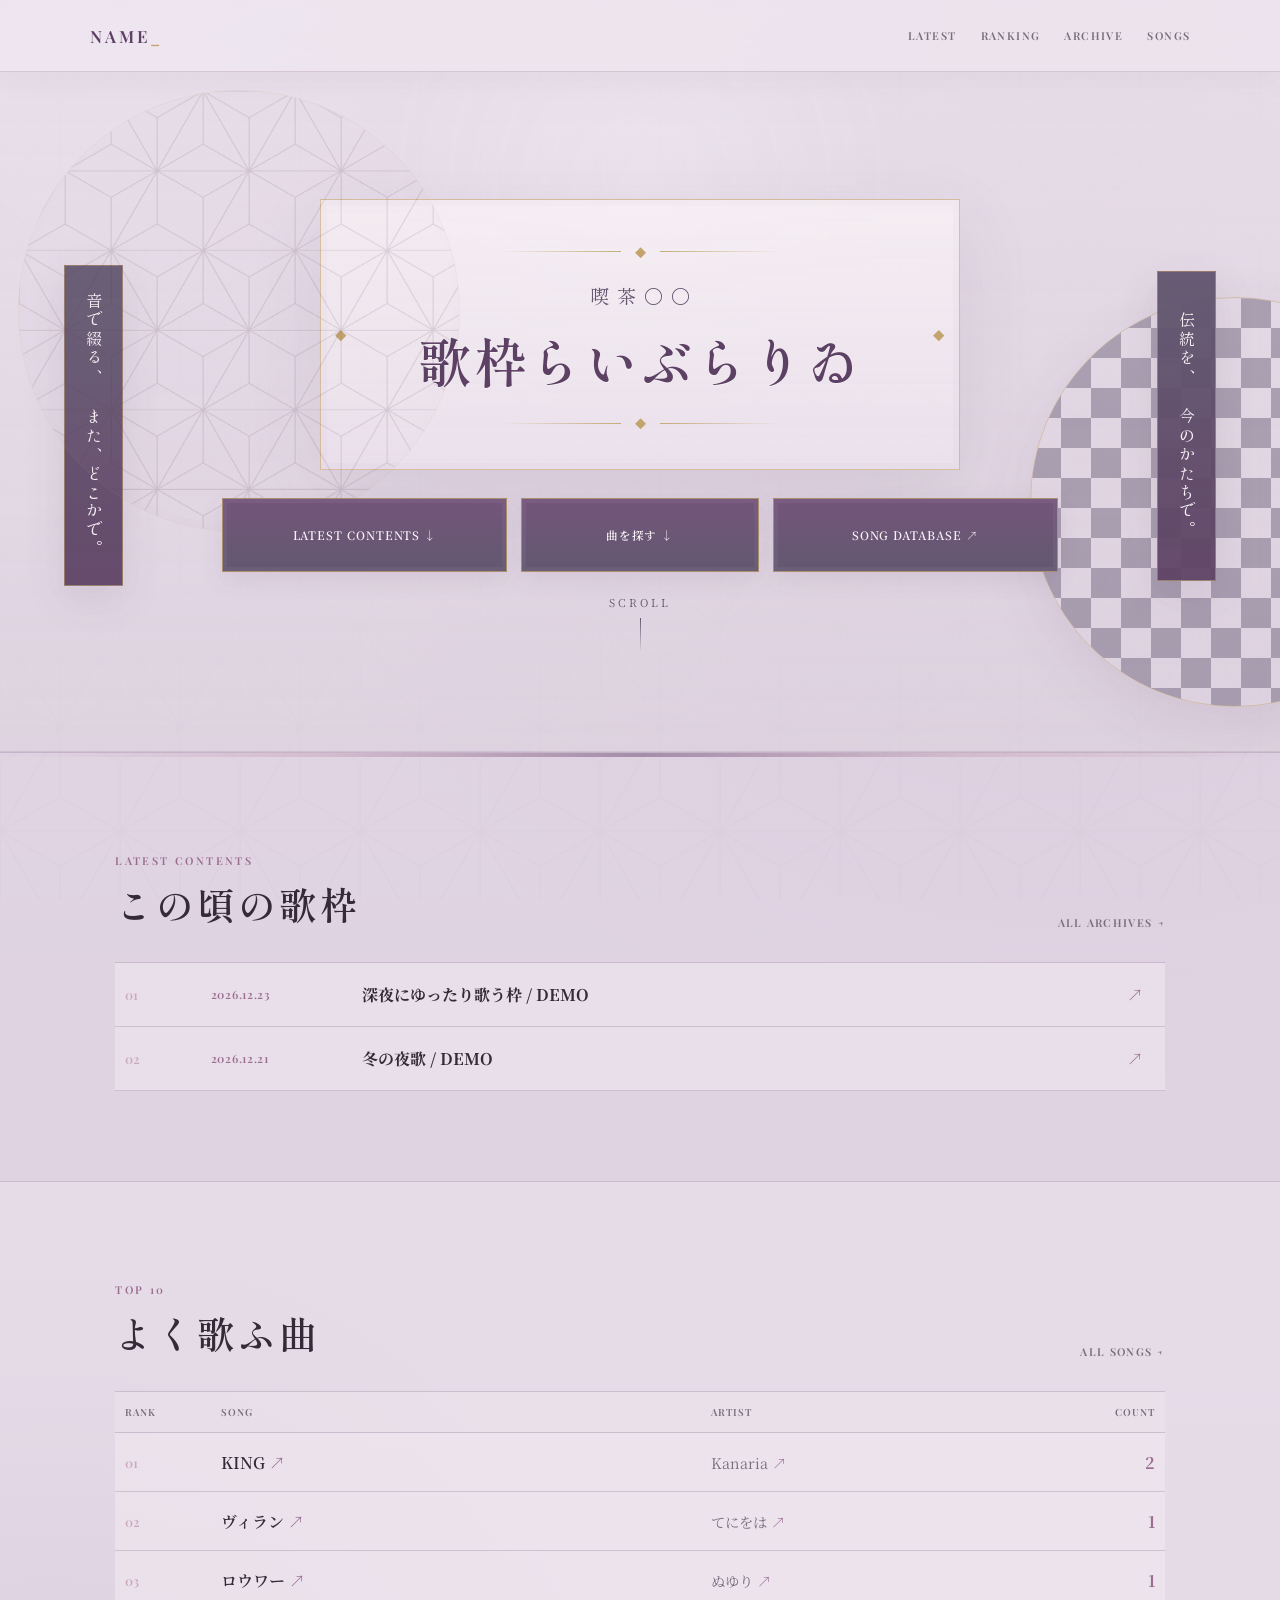
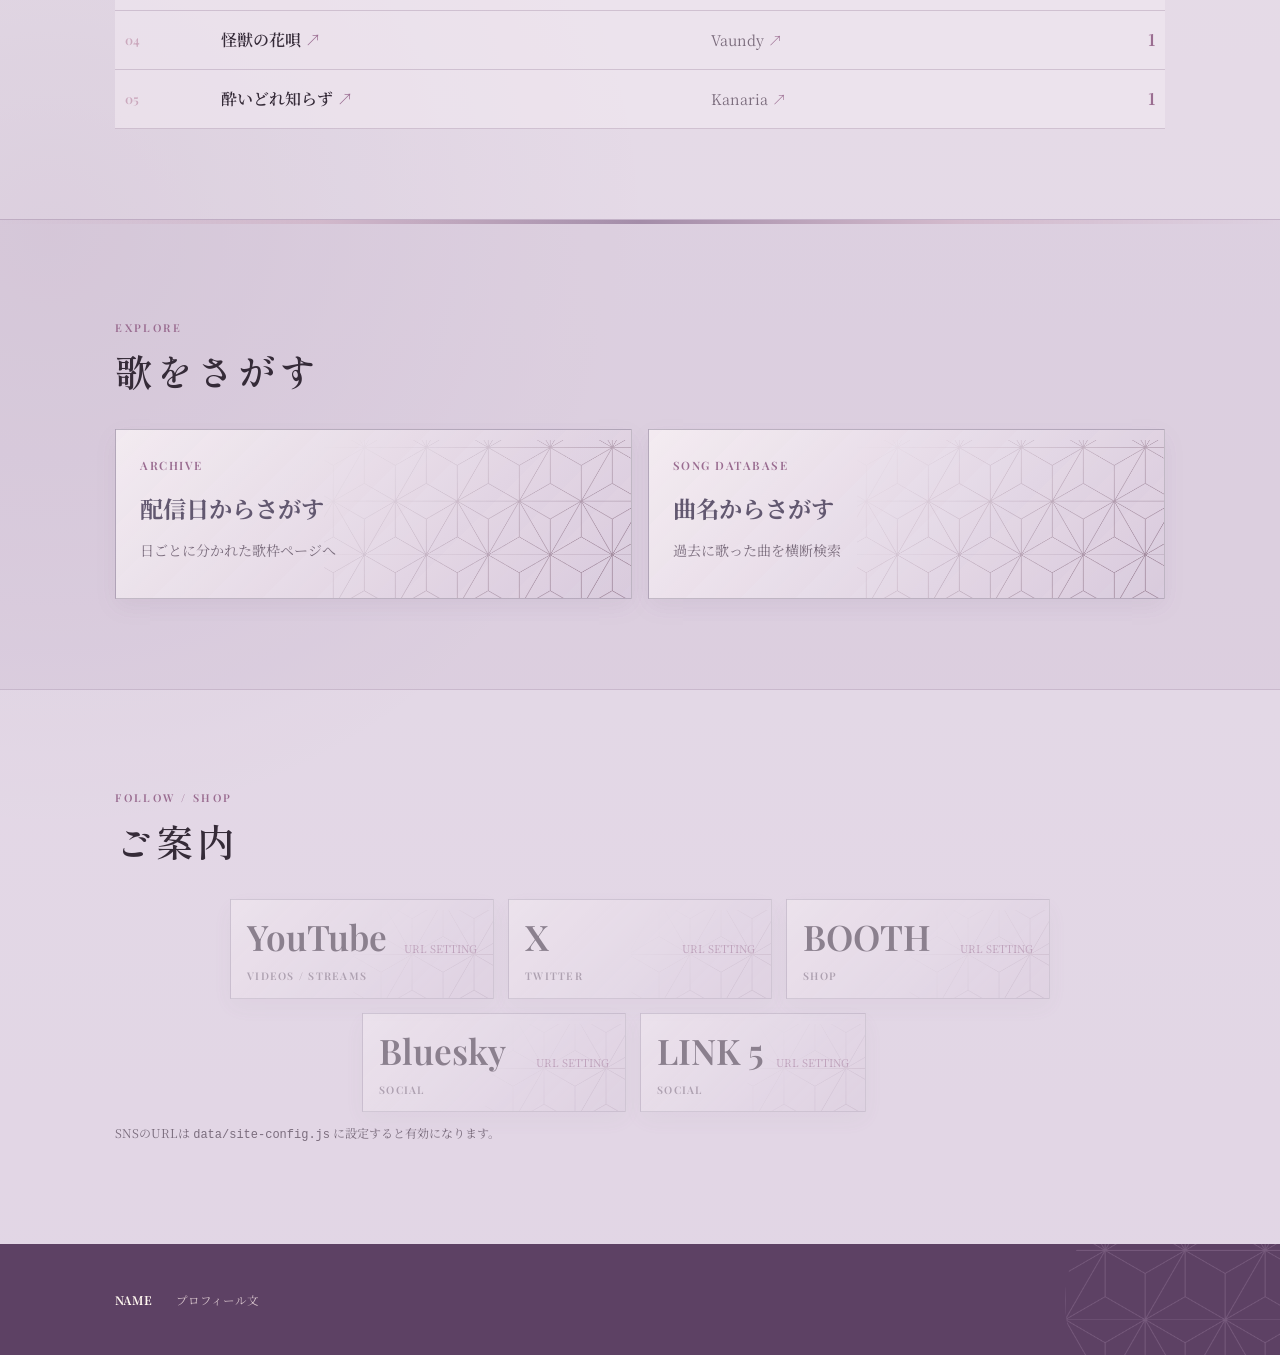
==== index.html @ dc4e5501 "Add files via upload" ====
<!doctype html>
<html lang="ja">
<head>
  <meta charset="utf-8">
  <meta name="viewport" content="width=device-width,initial-scale=1">
  <title>活動名 | Official</title>
  <link rel="stylesheet" href="style.css">
</head>
<body>
<header>
  <a class="logo" href="./">NAME<span>_</span></a>
  <nav>
    <a href="#latest">LATEST</a>
    <a href="#ranking">RANKING</a>
    <a href="./archive/">ARCHIVE</a>
    <a href="./songs/">SONGS</a>
  </nav>
</header>

<main>
  
<section class="hero homeHero hero-v7">
  <div class="heroPattern heroPattern-left" aria-hidden="true"></div>
  <div class="heroPattern heroPattern-right" aria-hidden="true"></div>

  <div class="heroSide heroSide-left" aria-hidden="true">
    <span>音で綴る、</span>
    <span>また、どこかで。</span>
  </div>

  <div class="heroCenter">
    

    <div class="heroTitleFrame">
      <div class="heroRule heroRule-top" aria-hidden="true"><span>◆</span></div>
      <div class="heroKissa">喫茶〇〇</div>
      <h1 class="heroLibraryTitle">歌枠らいぶらりゐ</h1>
      <div class="heroRule" aria-hidden="true"><span>◆</span></div>
      <p class="heroCatchcopy">キャッチコピー</p>
    </div>

    <div class="heroActions">
      <a href="#latest" class="primaryButton">LATEST CONTENTS ↓</a>
      <a href="#explore" class="ghostButton">曲を探す ↓</a>
      <a href="./songs/" class="ghostButton">SONG DATABASE ↗</a>
    </div>

    <div class="heroScroll" aria-hidden="true">
      <span>SCROLL</span>
      <i></i>
    </div>
  </div>

  <div class="heroSide heroSide-right" aria-hidden="true">
    <span>伝統を、</span>
    <span>今のかたちで。</span>
  </div>
</section>





  <section class="section" id="latest">
    <div class="sectionHead">
      <div>
        <p class="eyebrow">LATEST CONTENTS</p>
        <h2>この頃の歌枠</h2>
      </div>
      <a class="textLink" href="./archive/">ALL ARCHIVES ↗</a>
    </div>
    <div id="latestList" class="latestList"></div>
  </section>



  <section class="section" id="ranking">
    <div class="sectionHead">
      <div>
        <p class="eyebrow">TOP 10</p>
        <h2>よく歌ふ曲</h2>
      </div>
      <a class="textLink" href="./songs/">ALL SONGS ↗</a>
    </div>

    <div class="rankingTable">
      <div class="rankingHead">
        <span>RANK</span>
        <span>SONG</span>
        <span>ARTIST</span>
        <span>COUNT</span>
      </div>
      <div id="rankingList"></div>
    </div>
  </section>




  <section class="section" id="explore">
    <p class="eyebrow">EXPLORE</p>
    <h2>歌をさがす</h2>
    <div class="cards">
      <a class="card" href="./archive/">
        <span class="card-date">ARCHIVE</span>
        <h3>配信日からさがす</h3>
        <p class="card-meta">日ごとに分かれた歌枠ページへ</p>
      </a>
      <a class="card" href="./songs/">
        <span class="card-date">SONG DATABASE</span>
        <h3>曲名からさがす</h3>
        <p class="card-meta">過去に歌った曲を横断検索</p>
      </a>
    </div>
  </section>



  <section class="section" id="socials">
    <p class="eyebrow">FOLLOW / SHOP</p>
    <h2>ご案内</h2>
    <div id="socialLinks" class="socialGrid"></div>
    <p id="socialNote" class="socialNote" hidden>
      SNSのURLは <code>data/site-config.js</code> に設定すると有効になります。
    </p>
  </section>
</main>

<footer><b>NAME</b><span>プロフィール文</span></footer>

<script src="./data/archives.js"></script>
<script src="./data/site-config.js"></script>
<script>
const collator = new Intl.Collator("ja", {numeric:true, sensitivity:"base"});

function escapeHtml(value){
  return String(value).replace(/[&<>"']/g, c => ({
    "&":"&amp;", "<":"&lt;", ">":"&gt;", '"':"&quot;", "'":"&#039;"
  }[c]));
}

function makeSongHistoryUrl(title, artist){
  const p = new URLSearchParams({song:title, artist});
  return `./songs/history/?${p.toString()}`;
}

function makeArtistUrl(artist){
  return `./artists/?artist=${encodeURIComponent(artist)}`;
}

// Latest 5 archives
const latestArchives = [...ARCHIVES]
  .sort((a,b) => b.date.localeCompare(a.date))
  .slice(0,5);

document.getElementById("latestList").innerHTML = latestArchives.map((archive, index) => `
  <a class="latestRow" href="./archive/${archive.date}/">
    <span class="latestNumber">${String(index + 1).padStart(2,"0")}</span>
    <span class="latestDate">${archive.date.replaceAll("-",".")}</span>
    <strong class="latestTitle">${escapeHtml(archive.title)}</strong>
    <span class="latestArrow">↗</span>
  </a>
`).join("");

// Song ranking TOP 10
const songMap = new Map();

ARCHIVES.forEach(archive => {
  archive.songs
    .filter(song => song.type === "song")
    .forEach(song => {
      const artist = song.artist || "未登録";
      const key = `${song.title}|||${artist}`;

      if(!songMap.has(key)){
        songMap.set(key, {
          title: song.title,
          artist,
          count: 0
        });
      }

      songMap.get(key).count++;
    });
});

const ranking = [...songMap.values()]
  .sort((a,b) =>
    (b.count - a.count) ||
    collator.compare(a.title, b.title) ||
    collator.compare(a.artist, b.artist)
  )
  .slice(0,10);

document.getElementById("rankingList").innerHTML = ranking.map((item, index) => `
  <div class="rankingRow">
    <span class="rankNumber">${String(index + 1).padStart(2,"0")}</span>
    <a class="rankingSong" href="${makeSongHistoryUrl(item.title,item.artist)}">
      ${escapeHtml(item.title)} <span>↗</span>
    </a>
    <a class="rankingArtist" href="${makeArtistUrl(item.artist)}">
      ${escapeHtml(item.artist)} <span>↗</span>
    </a>
    <strong class="rankingCount">${item.count}</strong>
  </div>
`).join("");

// Socials: add/remove items only in data/site-config.js
const socials = Array.isArray(SITE_CONFIG?.socials) ? SITE_CONFIG.socials : [];

let hasUnsetSocial = false;
document.getElementById("socialLinks").innerHTML = socials.map((item, index) => {
  const label = item.label || `LINK ${index + 1}`;
  const sub = item.sub || "SOCIAL";
  const url = item.url || "";
  const enabled = /^https?:\/\//i.test(url);

  if(!enabled) hasUnsetSocial = true;

  return enabled
    ? `<a class="socialCard" href="${escapeHtml(url)}" target="_blank" rel="noopener noreferrer">
         <strong>${escapeHtml(label)}</strong>
         <small>${escapeHtml(sub)}</small>
         <span class="socialArrow">↗</span>
       </a>`
    : `<div class="socialCard socialCardDisabled" aria-disabled="true">
         <strong>${escapeHtml(label)}</strong>
         <small>${escapeHtml(sub)}</small>
         <span class="socialArrow">URL SETTING</span>
       </div>`;
}).join("");

document.getElementById("socialNote").hidden = !hasUnsetSocial;
</script>
</body>
</html>
---- style.css ----
@import url('https://fonts.googleapis.com/css2?family=Noto+Serif+JP:wght@400;500;600;700&family=Shippori+Mincho:wght@400;500;600;700&family=Playfair+Display:wght@500;600;700&display=swap');

:root{
  --bg:#f1e9ed;
  --surface:#faf5f7;
  --surface2:#e9dfe9;
  --text:#352b38;
  --muted:#7b6d7d;
  --main:#74557B;
  --deep:#5d4164;
  --accent:#9a6d91;
  --rose:#cba9bd;
  --softrose:#dcc8d5;
  --cream:#fff9f6;
  --gold:#c3a46d;
  --line:rgba(116,85,123,.24);
}
*{box-sizing:border-box}
html{scroll-behavior:smooth}
body{
  margin:0;
  color:var(--text);
  background:
    radial-gradient(circle at 84% 7%,rgba(204,170,173,.24),transparent 28%),
    radial-gradient(circle at 3% 62%,rgba(109,76,97,.08),transparent 24%),
    linear-gradient(180deg,#f5edf1 0%,#f1e9ed 50%,#e9dfe9 100%);
  font-family:"Noto Serif JP","Shippori Mincho",serif;
}
body::before{
  content:"";
  position:fixed;
  inset:0;
  pointer-events:none;
  z-index:-1;
  opacity:.055;
  background-image:url("./assets/asanoha.png");
  background-size:120px 207.846px;
}
a{color:inherit;text-decoration:none}
button,input{font:inherit}
header{
  height:72px;padding:0 7vw;display:flex;align-items:center;justify-content:space-between;
  border-bottom:1px solid var(--line);position:sticky;top:0;z-index:20;
  background:rgba(248,243,237,.9);backdrop-filter:blur(14px)
}
.logo{font:600 1.05rem "Playfair Display",serif;letter-spacing:.18em}
.logo span{color:var(--accent)}
nav{display:flex;gap:1.5rem}
nav a{font:600 .68rem "Playfair Display",serif;letter-spacing:.13em;color:var(--muted)}
nav a:hover{color:var(--cream)}

.hero{padding:10vw 9vw 8vw;min-height:62vh;display:flex;flex-direction:column;justify-content:center;position:relative;overflow:hidden}
.hero::after{
  content:"";position:absolute;right:6vw;top:12%;width:min(31vw,390px);aspect-ratio:1;
  opacity:.17;border:1px solid rgba(100,87,113,.28);border-radius:50%;
  background-color:rgba(255,250,244,.5);
  background-image:url("data:image/svg+xml,%3Csvg xmlns='http://www.w3.org/2000/svg' width='96' height='83.14' viewBox='0 0 96 83.14'%3E%3Cg fill='none' stroke='%23A95D84' stroke-width='1.2'%3E%3Cpath d='M0 0L24 41.57L48 0L72 41.57L96 0M0 83.14L24 41.57L48 83.14L72 41.57L96 83.14M0 0L48 27.71L96 0M0 83.14L48 55.43L96 83.14M0 27.71L24 41.57L0 55.43M96 27.71L72 41.57L96 55.43M48 0V27.71M48 55.43V83.14M24 0V41.57M72 0V41.57M24 41.57V83.14M72 41.57V83.14'/%3E%3C/g%3E%3C/svg%3E");
  background-size:72px 62.36px;
}.eyebrow{color:var(--accent);font:600 .68rem "Playfair Display",serif;letter-spacing:.22em}
.hero h1{font:600 clamp(3.4rem,9vw,8rem)/.92 "Shippori Mincho",serif;letter-spacing:.04em;margin:1rem 0 1.7rem;position:relative;z-index:1}
.hero h1 em{font-style:normal;color:var(--cream);font-family:"Playfair Display",serif;letter-spacing:.02em}
.hero p{color:var(--muted);line-height:2.1;max-width:700px;position:relative;z-index:1}

.section{padding:7vw 9vw;border-top:1px solid var(--line);position:relative}
.section h2{font:600 clamp(2rem,4vw,3.8rem) "Shippori Mincho",serif;letter-spacing:.03em;margin:.5rem 0 2rem}
.section:nth-of-type(even)::before{
  content:"";position:absolute;left:0;top:0;width:100%;height:6px;opacity:.35;
  background:repeating-linear-gradient(90deg,var(--main) 0 28px,var(--accent) 28px 31px,transparent 31px 48px)
}
.heroActions{display:flex;gap:.8rem;flex-wrap:wrap;margin-top:1.2rem;position:relative;z-index:2}
.primaryButton,.ghostButton{
  display:inline-flex;align-items:center;justify-content:center;padding:.95rem 1.2rem;
  border:1px solid var(--line);font:600 .72rem "Noto Serif JP",serif;letter-spacing:.08em
}
.primaryButton{background:var(--main);border-color:var(--main)}
.ghostButton{background:rgba(255,250,244,.65)}
.primaryButton:hover,.ghostButton:hover{border-color:var(--accent);background:var(--accent)}

.sectionHead{display:flex;align-items:end;justify-content:space-between;gap:2rem;margin-bottom:2rem}
.sectionHead h2{margin-bottom:0}
.textLink,.backlink{color:var(--muted);font:600 .68rem "Playfair Display",serif;letter-spacing:.12em}
.backlink{display:inline-block;margin-bottom:2rem}
.textLink:hover,.backlink:hover{color:var(--accent)}

.cards{display:grid;grid-template-columns:repeat(2,minmax(0,1fr));gap:1rem}
#archiveCards{grid-template-columns:1fr}
.card{
  display:block;border:1px solid var(--line);background:linear-gradient(135deg,rgba(255,250,244,.9),rgba(169,93,132,.055));
  padding:2rem;min-height:185px;position:relative;overflow:hidden
}
.card::after{content:"";position:absolute;right:-24px;bottom:-24px;width:92px;height:92px;border:1px solid rgba(169,93,132,.28);transform:rotate(45deg)}
.card:hover{border-color:var(--accent);transform:translateY(-2px);transition:.18s}
.card-date{color:var(--accent);font:600 .72rem "Playfair Display",serif;letter-spacing:.13em}
.card h3{font-size:1.35rem;margin:1rem 0}
.card-meta,.muted{color:var(--muted);font-size:.78rem}

.latestList,.rankingTable,.historyList,.artistSongList,.songTableWrap{border-top:1px solid var(--line)}
.latestRow{display:grid;grid-template-columns:70px 135px 1fr 28px;gap:1rem;align-items:center;padding:1.25rem .6rem;border-bottom:1px solid var(--line)}
.latestRow:hover,.rankingRow:hover,.historyCard:hover,.artistSongCard:hover{background:rgba(169,93,132,.075)}
.latestNumber,.rankNumber{color:var(--main);font:600 .8rem "Playfair Display",serif}
.latestDate{color:var(--accent);font:600 .72rem "Playfair Display",serif;letter-spacing:.06em}
.latestArrow,.songArrow,.artistSongArrow{color:var(--accent)}

.rankingHead,.rankingRow{display:grid;grid-template-columns:80px minmax(0,1.4fr) minmax(0,1fr) 90px;gap:1rem;align-items:center}
.rankingHead{padding:.85rem .6rem;border-bottom:1px solid var(--line);color:var(--muted);font:600 .62rem "Playfair Display",serif;letter-spacing:.1em}
.rankingHead span:last-child,.rankingCount{text-align:right}
.rankingRow{padding:1.1rem .6rem;border-bottom:1px solid var(--line)}
.rankingSong{font-weight:600}.rankingArtist{color:var(--muted);font-size:.9rem}
.rankingSong span,.rankingArtist span,.rankingCount{color:var(--accent)}
.rankingSong:hover,.rankingArtist:hover{color:var(--cream)}

.socialGrid{display:grid;grid-template-columns:repeat(2,minmax(0,1fr));gap:1rem}
.socialGrid>.socialCard:last-child:nth-child(odd){grid-column:1/-1;width:calc(50% - .5rem);justify-self:center}
.socialCard{
  min-height:145px;padding:1.5rem;border:1px solid var(--line);background:rgba(255,250,244,.72);
  display:grid;grid-template-columns:auto 1fr auto;grid-template-rows:auto 1fr;gap:.6rem 1rem
}
.socialCard:hover{border-color:var(--accent)}
.socialIndex{color:var(--main);font:600 .65rem "Playfair Display",serif}
.socialCard strong{font:600 clamp(1.3rem,3vw,2.2rem) "Playfair Display",serif}
.socialCard small{grid-column:2;color:var(--muted);font:600 .62rem "Playfair Display",serif;letter-spacing:.1em}
.socialArrow{grid-column:3;grid-row:1/span 2;align-self:center;color:var(--accent)}
.socialCardDisabled{opacity:.5}.socialNote{color:var(--muted);font-size:.75rem}

.toolbar{display:grid;grid-template-columns:1fr auto;gap:2rem;align-items:end;margin-bottom:3rem}
.search span{display:block;color:var(--accent);font-size:.7rem;letter-spacing:.15em;margin-bottom:.7rem}
.search input{width:100%;background:transparent;color:var(--text);border:0;border-bottom:1px solid var(--line);padding:.9rem 0;font-size:1.15rem;outline:0}
.search input:focus{border-color:var(--accent)}
.stats{display:flex;align-items:baseline;gap:.6rem}.stats strong{font:600 2.1rem "Playfair Display";color:var(--accent)}.stats span{color:var(--muted);font-size:.65rem}

.songTableHead,.songDbRow{display:grid;grid-template-columns:minmax(0,1.6fr) minmax(0,1fr) 120px;align-items:center;border-bottom:1px solid var(--line)}
.sortBtn{padding:1rem;border:0;background:transparent;color:var(--muted);text-align:left;font-weight:600;cursor:pointer}
.sortBtn:hover,.sortBtn.active{color:var(--cream)}.countHead,.songCount{text-align:right}
.songTitleLink,.songArtist,.songCount{padding:1.1rem 1rem}.songTitleLink{display:flex;justify-content:space-between;gap:1rem;font-weight:600}
.songArtist,.songCount{color:var(--muted)}.songTitleLink:hover,.artistLink:hover{color:var(--accent)}
.artistLink{display:flex;justify-content:space-between;gap:1rem}

.playerHead{display:flex;justify-content:space-between;align-items:end;gap:2rem;margin-bottom:2rem}
.playerHead h2,#archiveTitle{margin:.5rem 0;font:600 clamp(1.8rem,3vw,2.8rem) "Shippori Mincho",serif;line-height:1.3;letter-spacing:.02em}
.share{background:var(--main);color:#fff;border:1px solid var(--main);padding:.95rem 1.2rem;font-weight:600;cursor:pointer}.share:hover{background:var(--accent);border-color:var(--accent)}
.playerLayout{display:grid;grid-template-columns:minmax(0,1.8fr) minmax(280px,.8fr);gap:1rem}
.video{aspect-ratio:16/9;background:#000}.video iframe,#player{width:100%;height:100%}
.setlist{background:var(--surface);border:1px solid var(--line);overflow:auto}
.setlistHead{display:flex;justify-content:space-between;padding:1rem;border-bottom:1px solid var(--line);color:var(--accent);font-size:.68rem;letter-spacing:.1em}
.track{width:100%;display:grid;grid-template-columns:65px 1fr;padding:1rem;border:0;border-bottom:1px solid var(--line);background:transparent;color:var(--muted);text-align:left;cursor:pointer}
.track:hover,.track.active{background:rgba(169,93,132,.08);color:var(--text)}
.time{color:var(--accent);font:600 .7rem "Playfair Display",serif}.trackArtist{color:var(--muted);font-size:.82em}

.historyHero{padding-top:6vw}.historyTitle{font:600 clamp(2.7rem,7vw,6rem)/1 "Shippori Mincho",serif;margin:1rem 0 2rem}
.historyMeta{display:flex;gap:3rem;flex-wrap:wrap}.historyMeta div{display:flex;flex-direction:column;gap:.45rem}.historyMeta span{color:var(--accent);font-size:.65rem;letter-spacing:.12em}.historyMeta i{font-style:normal;color:var(--accent)}
.historyCard{display:grid;grid-template-columns:150px 1fr 110px;gap:1rem;align-items:center;padding:1.2rem 1rem;border-bottom:1px solid var(--line)}
.historyDate{color:var(--accent);font-size:.75rem}.historyArchiveTitle{font-weight:600}.historyListen{text-align:right;color:var(--muted);font-size:.68rem}
.artistSongCard{display:grid;grid-template-columns:1fr 180px 28px;gap:1rem;align-items:center;padding:1.15rem 1rem;border-bottom:1px solid var(--line)}
.artistSongTitle{font-weight:600}.artistSongCount{text-align:right;color:var(--muted);font-size:.7rem}

.toast{position:fixed;right:24px;bottom:24px;z-index:100;max-width:min(420px,calc(100vw - 32px));padding:.95rem 1.1rem;border:1px solid var(--line);background:rgba(53,47,56,.96);box-shadow:0 14px 40px rgba(53,47,56,.18);font-size:.82rem;opacity:0;transform:translateY(14px);pointer-events:none;transition:.2s}
.toast::before{content:"✓";margin-right:.55rem;color:var(--accent);font-weight:700}.toast.error::before{content:"!";color:var(--accent)}.toast.show{opacity:1;transform:translateY(0)}

footer{padding:3rem 9vw;border-top:1px solid var(--line);display:flex;gap:1.5rem;color:var(--muted);font-size:.72rem}footer b{color:var(--cream)}

@media(max-width:760px){
  header{padding:0 5vw}nav{gap:.8rem}nav a{font-size:.58rem}
  .hero{padding:20vw 7vw 14vw}.hero h1{font-size:15vw}.hero::after{opacity:.07;width:55vw}
  .section{padding:14vw 6vw}.cards{grid-template-columns:1fr}.toolbar{grid-template-columns:1fr}.stats{display:none}
  .heroActions{flex-direction:column}.sectionHead{align-items:start;flex-direction:column;gap:.8rem}
  .latestRow{grid-template-columns:42px 105px 1fr 20px;padding:1rem .25rem}.latestTitle{font-size:.88rem}
  .rankingHead,.rankingRow{grid-template-columns:42px minmax(0,1fr) 68px}.rankingHead span:nth-child(3),.rankingArtist{display:none}
  .socialGrid{grid-template-columns:1fr}.socialGrid>.socialCard:last-child:nth-child(odd){grid-column:auto;width:100%}
  .songTableHead,.songDbRow{grid-template-columns:minmax(0,1.3fr) minmax(0,1fr) 72px}.sortBtn,.songTitleLink,.songArtist,.songCount{padding:.95rem .6rem}
  .playerHead{align-items:start;flex-direction:column}.playerLayout{grid-template-columns:1fr}#archiveTitle{font-size:clamp(1.55rem,7vw,2.15rem)}
  .historyCard{grid-template-columns:105px 1fr}.historyListen{grid-column:2;text-align:left}
  .artistSongCard{grid-template-columns:1fr 95px 22px;padding:.95rem .6rem}
  .toast{right:16px;bottom:16px;left:16px;max-width:none}footer{flex-wrap:wrap}
}

.toast{color:#fffaf4}


/* ===== v3 / approved palette + true 麻の葉 direction ===== */
header{
  background:rgba(248,242,237,.90);
  border-bottom:1px solid rgba(109,76,97,.20);
  box-shadow:0 8px 30px rgba(90,59,84,.05);
}
.logo{color:var(--deep)}
.logo span{color:var(--gold)}
nav a:hover{color:var(--accent)}

.hero{
  min-height:64vh;
  background:
    linear-gradient(90deg,rgba(255,250,245,.82),rgba(255,250,245,.36)),
    radial-gradient(circle at 76% 42%,rgba(204,170,173,.18),transparent 32%);
}
.hero::before{
  content:"";
  position:absolute;
  left:-62px;
  top:18%;
  width:210px;
  height:210px;
  border-radius:50%;
  opacity:.20;
  background-image:url("./assets/asanoha.png");
  background-size:86px auto;
  border:1px solid rgba(109,76,97,.18);
}
.hero::after{
  content:"";
  position:absolute;
  right:-54px;
  top:-42px;
  width:min(38vw,440px);
  aspect-ratio:1;
  border-radius:50%;
  opacity:.18;
  background-color:rgba(204,170,173,.18);
  background-image:url("./assets/asanoha.png");
  background-size:92px auto;
  border:1px solid rgba(109,76,97,.22);
  transform:none;
}
.hero h1{color:var(--deep);text-shadow:0 1px 0 rgba(255,255,255,.45)}
.hero h1 em{color:var(--accent)}
.eyebrow{color:var(--accent)}

.section{
  background:rgba(255,250,245,.43);
}
.section:nth-of-type(even){
  background:rgba(248,242,237,.58);
}
.section:nth-of-type(even)::before{
  height:4px;
  opacity:.55;
  background:linear-gradient(90deg,transparent,var(--rose),var(--main),var(--rose),transparent);
}

.primaryButton,.share{
  background:linear-gradient(180deg,#755368,#64455c);
  border-color:var(--deep);
  box-shadow:inset 0 0 0 1px rgba(255,255,255,.16),0 5px 14px rgba(90,59,84,.12);
}
.primaryButton:hover,.share:hover{
  background:var(--accent);
}
.ghostButton{
  background:rgba(255,250,245,.78);
  color:var(--deep);
  border-color:rgba(109,76,97,.34);
}
.ghostButton:hover{
  color:#fff;
  background:var(--accent);
}

.card,.socialCard{
  background:rgba(255,250,245,.72);
  box-shadow:0 8px 28px rgba(90,59,84,.045);
}
.card::after{
  width:110px;
  height:110px;
  right:-38px;
  bottom:-38px;
  border:0;
  transform:none;
  opacity:.11;
  background-image:url("./assets/asanoha.png");
  background-size:70px auto;
}
.card-date,.latestDate,.historyDate,.time{color:var(--accent)}
.latestNumber,.rankNumber,.socialIndex{color:var(--rose)}
.rankingSong span,.rankingArtist span,.rankingCount,.songArrow,.artistSongArrow,.latestArrow{color:var(--accent)}

.rankingRow,.latestRow,.historyCard,.artistSongCard{
  background:rgba(255,250,245,.30);
}
.rankingRow:hover,.latestRow:hover,.historyCard:hover,.artistSongCard:hover{
  background:rgba(204,170,173,.13);
}

.socialCard{
  position:relative;
  overflow:hidden;
}
.socialCard::after{
  content:"";
  position:absolute;
  right:-32px;
  bottom:-36px;
  width:120px;
  height:120px;
  opacity:.065;
  background-image:url("./assets/asanoha.png");
  background-size:64px auto;
}

.songTableWrap,.latestList,.rankingTable,.historyList,.artistSongList{
  background:rgba(255,250,245,.30);
}
.songDbRow:hover{background:rgba(204,170,173,.11)}
.sortBtn:hover,.sortBtn.active,.songTitleLink:hover,.artistLink:hover{color:var(--accent)}

.setlist{background:rgba(248,242,237,.92)}
.track:hover,.track.active{background:rgba(204,170,173,.15)}
.video{box-shadow:0 14px 36px rgba(90,59,84,.12)}

footer{
  position:relative;
  overflow:hidden;
  background:var(--deep);
  color:#d8c5cd;
  border-top:0;
}
footer::after{
  content:"";
  position:absolute;
  right:-25px;
  bottom:-65px;
  width:240px;
  height:240px;
  border-radius:50%;
  opacity:.16;
  background-image:url("./assets/asanoha.png");
  background-size:80px auto;
  filter:brightness(3);
}
footer b{color:#fff7f0}

.toast{
  background:rgba(90,59,84,.96);
  color:#fffaf5;
  border-color:rgba(255,255,255,.15);
}

@media(max-width:760px){
  .hero::before{width:145px;height:145px;left:-70px;opacity:.13}
  .hero::after{width:62vw;right:-26vw;top:1%;opacity:.12}
}


/* ===== v5 / #74557B palette study ===== */
body{
  background:
    radial-gradient(circle at 84% 7%,rgba(203,169,189,.25),transparent 28%),
    radial-gradient(circle at 3% 62%,rgba(116,85,123,.09),transparent 24%),
    linear-gradient(180deg,#f7f0f3 0%,#f1e9ed 50%,#e9dfe9 100%);
}
header{background:rgba(250,245,247,.91)}
.hero{
  background:
    linear-gradient(90deg,rgba(255,249,246,.84),rgba(255,249,246,.38)),
    radial-gradient(circle at 76% 42%,rgba(203,169,189,.20),transparent 32%);
}
.hero::after{background-color:rgba(203,169,189,.20)}
.section{background:rgba(255,249,246,.46)}
.section:nth-of-type(even){background:rgba(250,245,247,.62)}
.primaryButton,.share{
  background:linear-gradient(180deg,#806087,#684a70);
}
.card,.socialCard{background:rgba(255,249,246,.76)}
.rankingRow,.latestRow,.historyCard,.artistSongCard,
.songTableWrap,.latestList,.rankingTable,.historyList,.artistSongList{
  background:rgba(255,249,246,.33);
}
.rankingRow:hover,.latestRow:hover,.historyCard:hover,.artistSongCard:hover,
.songDbRow:hover,.track:hover,.track.active{
  background:rgba(203,169,189,.15);
}
.setlist{background:rgba(250,245,247,.94)}
footer{background:#5d4164}
.toast{background:rgba(93,65,100,.97)}


/* ===== v6 / lavender background adjustment ===== */
:root{
  --bg:#ddd1df;
  --surface:#eee5ef;
  --surface2:#d8c9dc;
  --cream:#f8f1f5;
}
body{
  background:
    radial-gradient(circle at 84% 7%,rgba(154,109,145,.22),transparent 30%),
    radial-gradient(circle at 4% 62%,rgba(116,85,123,.16),transparent 27%),
    linear-gradient(180deg,#e8dfea 0%,#ddd1df 52%,#d5c6da 100%);
}
header{
  background:rgba(238,229,239,.92);
}
.hero{
  background:
    linear-gradient(90deg,rgba(239,230,240,.80),rgba(221,209,223,.56)),
    radial-gradient(circle at 76% 42%,rgba(203,169,189,.25),transparent 34%);
}
.section{
  background:rgba(239,230,240,.48);
}
.section:nth-of-type(even){
  background:rgba(222,209,225,.54);
}
.card,.socialCard{
  background:rgba(244,236,242,.68);
}
.rankingRow,.latestRow,.historyCard,.artistSongCard,
.songTableWrap,.latestList,.rankingTable,.historyList,.artistSongList{
  background:rgba(239,230,240,.38);
}
.setlist{
  background:rgba(238,229,239,.92);
}
.ghostButton{
  background:rgba(244,236,242,.68);
}


/* ===== v7 / Taisho hero + #625870 ichimatsu ===== */
.hero-v7{
  position:relative;
  min-height:680px;
  padding:84px clamp(24px,5vw,72px) 56px;
  overflow:hidden;
  display:grid;
  grid-template-columns:minmax(70px,120px) minmax(0,1fr) minmax(70px,120px);
  gap:clamp(18px,3vw,40px);
  align-items:center;
  isolation:isolate;
  border-bottom:1px solid rgba(116,85,123,.22);
  background:
    radial-gradient(circle at 50% 15%,rgba(255,255,255,.16),transparent 30%),
    linear-gradient(180deg,rgba(232,223,234,.88),rgba(221,209,223,.80));
}
.hero-v7::before{
  content:"";
  position:absolute;
  inset:0;
  z-index:-3;
  background-image:url("./assets/asanoha.png");
  background-size:118px auto;
  opacity:.10;
}
.hero-v7::after{
  content:"";
  position:absolute;
  inset:18px;
  border:1px solid rgba(195,164,109,.55);
  box-shadow:inset 0 0 0 6px rgba(116,85,123,.035);
  pointer-events:none;
}
.heroPattern{
  position:absolute;
  z-index:-1;
  width:min(32vw,430px);
  height:min(32vw,430px);
  border-radius:50%;
  overflow:hidden;
  border:1px solid rgba(195,164,109,.48);
  box-shadow:0 18px 55px rgba(93,65,100,.10);
}
.heroPattern::before{
  content:"";
  position:absolute;
  inset:0;
  background:
    linear-gradient(45deg,#625870 25%,transparent 25%,transparent 75%,#625870 75%),
    linear-gradient(45deg,#625870 25%,transparent 25%,transparent 75%,#625870 75%);
  background-position:0 0,30px 30px;
  background-size:60px 60px;
  opacity:.44;
}
.heroPattern::after{
  content:"";
  position:absolute;
  inset:0;
  background-image:url("./assets/asanoha.png");
  background-size:96px auto;
  opacity:.22;
  mix-blend-mode:multiply;
}
.heroPattern-left{left:-150px;top:90px}
.heroPattern-right{right:-160px;bottom:44px}

.heroCenter{
  width:min(860px,100%);
  margin:0 auto;
  text-align:center;
  position:relative;
}
.heroEyebrow{
  display:flex;
  justify-content:center;
  align-items:center;
  gap:18px;
  margin-bottom:22px;
  font-family:"Playfair Display","Times New Roman",serif;
  letter-spacing:.28em;
  font-size:.78rem;
  color:#625870;
}
.heroEyebrow i{
  color:var(--gold);
  font-style:normal;
  font-size:.7em;
}
.heroTitleFrame{
  position:relative;
  width:min(640px,100%);
  margin:0 auto;
  padding:44px clamp(24px,5vw,56px) 38px;
  background:linear-gradient(180deg,rgba(248,241,245,.82),rgba(238,229,239,.70));
  border:1px solid rgba(195,164,109,.62);
  box-shadow:
    0 24px 70px rgba(93,65,100,.10),
    inset 0 0 0 6px rgba(116,85,123,.028);
}
.heroTitleFrame::before,.heroTitleFrame::after{
  content:"◆";
  position:absolute;
  top:50%;
  transform:translateY(-50%);
  color:var(--gold);
  font-size:.72rem;
}
.heroTitleFrame::before{left:14px}
.heroTitleFrame::after{right:14px}
.heroKissa{
  font-family:"Shippori Mincho","Noto Serif JP",serif;
  letter-spacing:.35em;
  font-size:.9rem;
  color:#625870;
  margin-bottom:14px;
}
.hero-v7 h1{
  margin:0;
  color:var(--deep);
  font-family:"Shippori Mincho","Noto Serif JP",serif;
  font-weight:600;
  font-size:clamp(3rem,8vw,6rem);
  letter-spacing:.22em;
  text-indent:.22em;
  line-height:1.08;
}
.heroOfficial{
  margin-top:10px;
  font-family:"Playfair Display","Times New Roman",serif;
  letter-spacing:.38em;
  text-indent:.38em;
  color:#625870;
  font-size:.95rem;
}
.heroRule{
  display:flex;
  align-items:center;
  justify-content:center;
  gap:14px;
  margin:24px auto 20px;
  width:min(280px,72%);
  color:var(--gold);
}
.heroRule::before,.heroRule::after{
  content:"";
  height:1px;
  flex:1;
  background:linear-gradient(90deg,transparent,rgba(195,164,109,.9));
}
.heroRule::after{background:linear-gradient(90deg,rgba(195,164,109,.9),transparent)}
.heroRule span{font-size:.7rem}
.heroCatchcopy{
  margin:0;
  color:var(--text);
  font-family:"Shippori Mincho","Noto Serif JP",serif;
  letter-spacing:.12em;
  line-height:1.9;
}
.heroSide{
  writing-mode:vertical-rl;
  display:flex;
  align-items:center;
  justify-content:center;
  gap:4px;
  min-height:310px;
  padding:26px 14px;
  border:1px solid rgba(195,164,109,.52);
  background:linear-gradient(180deg,rgba(98,88,112,.96),rgba(93,65,100,.94));
  color:#f8f1f5;
  font-family:"Shippori Mincho","Noto Serif JP",serif;
  letter-spacing:.18em;
  line-height:1.8;
  box-shadow:0 14px 40px rgba(93,65,100,.12);
}
.heroSide span+span{margin-top:1.1em}
.heroSide-left{justify-self:start}
.heroSide-right{justify-self:end}
.hero-v7 .heroActions{
  display:grid;
  grid-template-columns:1.08fr .9fr 1.08fr;
  gap:14px;
  margin:28px auto 0;
  width:min(860px,100%);
}
.hero-v7 .heroActions a{
  min-height:74px;
  display:flex;
  align-items:center;
  justify-content:center;
  border-radius:0;
  letter-spacing:.08em;
  border:1px solid rgba(195,164,109,.65);
  box-shadow:inset 0 0 0 4px rgba(255,255,255,.05);
}
.hero-v7 .primaryButton{background:linear-gradient(180deg,#74557B,#5d4164)}
.hero-v7 .ghostButton{background:rgba(248,241,245,.68);color:#5d4164}
.heroScroll{
  display:flex;
  align-items:center;
  justify-content:center;
  flex-direction:column;
  gap:8px;
  margin-top:22px;
  font-size:.68rem;
  letter-spacing:.28em;
  color:#625870;
}
.heroScroll i{
  display:block;
  width:1px;
  height:34px;
  background:linear-gradient(#625870,transparent);
}

@media (max-width:900px){
  .hero-v7{grid-template-columns:1fr;min-height:auto;padding-top:62px}
  .heroSide{display:none}
  .heroPattern{width:280px;height:280px;opacity:.70}
  .heroPattern-left{left:-160px;top:50px}
  .heroPattern-right{right:-150px;bottom:10px}
}
@media (max-width:640px){
  .hero-v7{padding:50px 18px 38px}
  .hero-v7::after{inset:10px}
  .heroTitleFrame{padding:34px 22px 30px}
  .hero-v7 h1{font-size:clamp(2.7rem,16vw,4.6rem);letter-spacing:.14em;text-indent:.14em}
  .hero-v7 .heroActions{grid-template-columns:1fr}
  .hero-v7 .heroActions a{min-height:62px}
}


/* ===== v8 / circular accent cleanup ===== */
/* 円形アクセントは #625870 の市松模様だけにする */
.heroPattern::after{
  content:none !important;
  display:none !important;
}


/* ===== v9 / force both circular accents to ichimatsu only ===== */
.heroPattern,
.heroPattern-left,
.heroPattern-right{
  background:none !important;
  background-image:none !important;
}

.heroPattern::before,
.heroPattern-left::before,
.heroPattern-right::before{
  content:"" !important;
  display:block !important;
  position:absolute !important;
  inset:0 !important;
  background:
    linear-gradient(45deg,#625870 25%,transparent 25%,transparent 75%,#625870 75%),
    linear-gradient(45deg,#625870 25%,transparent 25%,transparent 75%,#625870 75%) !important;
  background-position:0 0,30px 30px !important;
  background-size:60px 60px !important;
  opacity:.44 !important;
}

.heroPattern::after,
.heroPattern-left::after,
.heroPattern-right::after{
  content:none !important;
  display:none !important;
  background:none !important;
  background-image:none !important;
}


/* ===== no-left-ornament test ===== */
.heroPattern-left{
  display:none !important;
}


/* ===== Asanoha duplicate-layer cleanup ===== */
/* ファーストビュー全面に重なっていた2枚目の麻の葉レイヤーだけを停止 */
.hero-v7::before{
  content:none !important;
  display:none !important;
  background:none !important;
  background-image:none !important;
}

/* 左の丸装飾は引き続き非表示 */
.heroPattern-left{
  display:none !important;
}


/* ===== hero title update: 喫茶〇〇 / 歌枠らいぶらりゐ ===== */
.heroKissa{
  margin-bottom:18px;
  font-size:clamp(.95rem,1.8vw,1.2rem);
  letter-spacing:.42em;
  text-indent:.42em;
  color:#625870;
}

.heroLibraryTitle{
  margin:0;
  color:var(--deep);
  font-family:"Shippori Mincho","Noto Serif JP",serif;
  font-weight:600;
  font-size:clamp(2.4rem,6.2vw,5rem) !important;
  line-height:1.25 !important;
  letter-spacing:.14em !important;
  text-indent:.14em !important;
  white-space:normal;
}

/* Official Site は使用しない */
.heroOfficial{
  display:none !important;
}

@media (max-width:640px){
  .heroLibraryTitle{
    font-size:clamp(2rem,11vw,3.5rem) !important;
    letter-spacing:.08em !important;
    text-indent:.08em !important;
  }
}


/* ===== 歌枠らいぶらりゐ：1行固定 ===== */
.heroLibraryTitle{
  white-space:nowrap !important;
  font-size:clamp(2rem,5vw,4.25rem) !important;
  letter-spacing:.10em !important;
  text-indent:.10em !important;
}

@media (max-width:640px){
  .heroLibraryTitle{
    font-size:clamp(1.55rem,8vw,2.65rem) !important;
    letter-spacing:.04em !important;
    text-indent:.04em !important;
  }
}


/* ===== hero title fit + catchcopy removal ===== */
.heroLibraryTitle{
  white-space:nowrap !important;
  width:100%;
  max-width:100%;
  box-sizing:border-box;
  font-size:clamp(1.75rem,4.15vw,3.55rem) !important;
  letter-spacing:.045em !important;
  text-indent:0 !important;
  line-height:1.2 !important;
}

.heroCatchcopy{
  display:none !important;
}

/* キャッチコピー削除後の下側余白を整える */
.heroRule{
  margin-bottom:0 !important;
}

@media (max-width:640px){
  .heroLibraryTitle{
    font-size:clamp(1.35rem,7.2vw,2.35rem) !important;
    letter-spacing:.015em !important;
  }
}


/* ===== remove eyebrow / add matching upper gold ornament ===== */
.heroEyebrow{
  display:none !important;
}

.heroRule-top{
  margin:0 auto 22px !important;
}

/* 上下で同じ金色装飾になるよう統一 */
.heroRule-top::before,
.heroRule-top::after{
  opacity:1;
}


/* ===== hero CTA buttons: unified Taisho palette ===== */
/* 3つとも同じ紫系を土台にし、中央だけ少し淡くして階調をつける */
.hero-v7 .heroActions .primaryButton,
.hero-v7 .heroActions .ghostButton{
  color:#f8f1f5 !important;
  background:linear-gradient(180deg,#74557B 0%,#625870 100%) !important;
  border:1px solid rgba(195,164,109,.72) !important;
  box-shadow:
    inset 0 0 0 4px rgba(248,241,245,.045),
    0 8px 22px rgba(93,65,100,.10) !important;
  transition:
    transform .22s ease,
    background .22s ease,
    box-shadow .22s ease;
}

/* 真ん中の「曲を探す」は同系色の少し柔らかい紫 */
.hero-v7 .heroActions .ghostButton:first-of-type{
  background:linear-gradient(180deg,#806887 0%,#6d5976 100%) !important;
}

/* hoverも同じルールで統一 */
.hero-v7 .heroActions .primaryButton:hover,
.hero-v7 .heroActions .ghostButton:hover{
  color:#fffaf7 !important;
  background:linear-gradient(180deg,#806087 0%,#684d70 100%) !important;
  transform:translateY(-2px);
  box-shadow:
    inset 0 0 0 4px rgba(248,241,245,.07),
    0 12px 28px rgba(93,65,100,.16) !important;
}


/* ===== section heading refinement ===== */
/* セクション内の大見出しを、主張しすぎないサイズへ */
.section h2,
.sectionTitle,
.sectionHeader h2{
  font-size:clamp(1.55rem,3vw,2.35rem) !important;
  line-height:1.35 !important;
  letter-spacing:.08em !important;
}

/* 小画面でも必要以上に大きくしない */
@media (max-width:640px){
  .section h2,
  .sectionTitle,
  .sectionHeader h2{
    font-size:clamp(1.35rem,6vw,1.8rem) !important;
    letter-spacing:.05em !important;
  }
}


/* ===== Explore cards: smaller, softer, keep Asanoha accent ===== */
#explore .card{
  padding:22px 24px !important;
  min-height:150px !important;
  background:
    linear-gradient(135deg,rgba(248,241,245,.82),rgba(216,201,220,.72)) !important;
  border:1px solid rgba(98,88,112,.34) !important;
  box-shadow:0 8px 22px rgba(93,65,100,.07) !important;
}

#explore .card h3{
  font-size:clamp(1.15rem,2vw,1.45rem) !important;
  color:#625870 !important;
  margin-bottom:8px !important;
}

#explore .card p{
  font-size:.88rem !important;
  line-height:1.65 !important;
}

/* ボタン本体を少し小さく、ファーストビューとは違う淡い藤色へ */
#explore .card .button,
#explore .card a[class*="Button"],
#explore .card > a{
  min-height:44px !important;
  padding:10px 18px !important;
  font-size:.82rem !important;
  letter-spacing:.06em !important;
  background:linear-gradient(180deg,#8f7895,#75647f) !important;
  color:#fffaf7 !important;
  border:1px solid rgba(195,164,109,.58) !important;
  box-shadow:none !important;
}

/* 右下の麻の葉ワンポイントは既存デザインを維持 */
#explore .card::after{
  opacity:inherit;
}

@media (max-width:640px){
  #explore .card{
    padding:18px 20px !important;
    min-height:135px !important;
  }
}


/* ===== Explore card: Asanoha pattern fading from bottom-right ===== */
#explore .card{
  position:relative;
  overflow:hidden;
}

/* 右下から広がる麻の葉パターン */
#explore .card::after{
  content:"" !important;
  position:absolute !important;
  right:-18px !important;
  bottom:-18px !important;
  width:58% !important;
  height:72% !important;
  pointer-events:none !important;

  background-image:url("./assets/asanoha.png") !important;
  background-repeat:repeat !important;
  background-size:72px auto !important;
  background-position:right bottom !important;

  opacity:.62 !important;

  /* 右下ほど濃く、左上へ向かうほど消える */
  -webkit-mask-image:linear-gradient(
    135deg,
    transparent 0%,
    rgba(0,0,0,.08) 24%,
    rgba(0,0,0,.38) 52%,
    rgba(0,0,0,.78) 76%,
    #000 100%
  );
  mask-image:linear-gradient(
    135deg,
    transparent 0%,
    rgba(0,0,0,.08) 24%,
    rgba(0,0,0,.38) 52%,
    rgba(0,0,0,.78) 76%,
    #000 100%
  );

  z-index:0 !important;
}

/* カードの文字・リンクは模様より前面に */
#explore .card > *{
  position:relative;
  z-index:1;
}


/* ===== Explore card: expand Asanoha upward ===== */
#explore .card::after{
  right:-12px !important;
  bottom:-10px !important;
  width:62% !important;
  height:100% !important;
  background-size:62px auto !important;
  background-position:right bottom !important;

  /* 上側にも2〜3段見えるよう、フェードを少し長くする */
  -webkit-mask-image:linear-gradient(
    135deg,
    transparent 0%,
    rgba(0,0,0,.10) 18%,
    rgba(0,0,0,.32) 40%,
    rgba(0,0,0,.66) 66%,
    #000 100%
  ) !important;
  mask-image:linear-gradient(
    135deg,
    transparent 0%,
    rgba(0,0,0,.10) 18%,
    rgba(0,0,0,.32) 40%,
    rgba(0,0,0,.66) 66%,
    #000 100%
  ) !important;
}


/* ===== ご案内：コンパクトな3列ボタン ===== */
#socials .socialGrid,
#socials .snsGrid,
#socials [class*="social"][class*="Grid"]{
  display:grid !important;
  grid-template-columns:repeat(3, minmax(0, 1fr)) !important;
  gap:14px !important;
  max-width:820px !important;
  margin-left:auto !important;
  margin-right:auto !important;
}

/* 各リンクを上のカード類に近いコンパクトさへ */
#socials .socialLink,
#socials .snsLink,
#socials a[class*="social"],
#socials a[class*="sns"]{
  min-height:48px !important;
  padding:11px 16px !important;
  font-size:.86rem !important;
}

/* 最終行が1個なら中央列へ */
#socials .socialGrid > :last-child:nth-child(3n + 1),
#socials .snsGrid > :last-child:nth-child(3n + 1),
#socials [class*="social"][class*="Grid"] > :last-child:nth-child(3n + 1){
  grid-column:2 !important;
}

/* 最終行が2個なら、2つを中央寄せに見せる */
#socials .socialGrid > :nth-last-child(2):nth-child(3n + 1),
#socials .snsGrid > :nth-last-child(2):nth-child(3n + 1),
#socials [class*="social"][class*="Grid"] > :nth-last-child(2):nth-child(3n + 1){
  grid-column:1 / 2 !important;
  transform:translateX(50%) !important;
}
#socials .socialGrid > :last-child:nth-child(3n + 2),
#socials .snsGrid > :last-child:nth-child(3n + 2),
#socials [class*="social"][class*="Grid"] > :last-child:nth-child(3n + 2){
  transform:translateX(50%) !important;
}

/* スマホでは無理に3列にせず1列 */
@media (max-width:640px){
  #socials .socialGrid,
  #socials .snsGrid,
  #socials [class*="social"][class*="Grid"]{
    grid-template-columns:1fr !important;
    max-width:360px !important;
  }

  #socials .socialGrid > *,
  #socials .snsGrid > *,
  #socials [class*="social"][class*="Grid"] > *{
    grid-column:auto !important;
    transform:none !important;
  }
}


/* ===== ご案内：レイアウト修正版 ===== */
#socials .socialsGrid{
  display:flex !important;
  flex-wrap:wrap !important;
  justify-content:center !important;
  gap:12px !important;
  max-width:760px !important;
  margin:24px auto 0 !important;
}

/* 最大3個/段。余りは justify-content:center で自然に中央揃え */
#socials .socialCard{
  flex:0 1 calc((100% - 24px) / 3) !important;
  width:auto !important;
  min-width:0 !important;
  min-height:96px !important;
  padding:16px 18px !important;
  transform:none !important;
  box-sizing:border-box !important;
}

/* 文字も一回りコンパクトに */
#socials .socialCard .socialName{
  font-size:clamp(1.05rem,1.8vw,1.35rem) !important;
  line-height:1.15 !important;
  letter-spacing:.01em !important;
}

#socials .socialCard .socialSub,
#socials .socialCard .socialMeta,
#socials .socialCard small{
  font-size:.66rem !important;
  letter-spacing:.12em !important;
}

#socials .socialCard .socialUrl,
#socials .socialCard .urlSetting{
  font-size:.72rem !important;
  line-height:1.25 !important;
}

/* 以前の中央寄せ用 transform / grid 指定を確実に無効化 */
#socials .socialsGrid > *{
  grid-column:auto !important;
  transform:none !important;
}

/* タブレットは2列 */
@media (max-width:760px){
  #socials .socialsGrid{
    max-width:560px !important;
  }
  #socials .socialCard{
    flex-basis:calc((100% - 12px) / 2) !important;
  }
}

/* スマホは1列 */
@media (max-width:480px){
  #socials .socialsGrid{
    max-width:340px !important;
  }
  #socials .socialCard{
    flex-basis:100% !important;
    min-height:88px !important;
  }
}


/* class-name compatibility */
#socials .socialGrid{
  display:flex !important;
  flex-wrap:wrap !important;
  justify-content:center !important;
  gap:12px !important;
  max-width:760px !important;
  margin:24px auto 0 !important;
}
#socials .socialGrid > *{
  flex:0 1 calc((100% - 24px) / 3) !important;
  width:auto !important;
  min-width:0 !important;
  min-height:96px !important;
  padding:16px 18px !important;
  grid-column:auto !important;
  transform:none !important;
  box-sizing:border-box !important;
}
#socials .socialGrid h3{
  font-size:clamp(1.05rem,1.8vw,1.35rem) !important;
  line-height:1.15 !important;
}
#socials .socialGrid p,
#socials .socialGrid small,
#socials .socialGrid span{
  font-size:.70rem !important;
}
@media (max-width:760px){
  #socials .socialGrid > *{ flex-basis:calc((100% - 12px) / 2) !important; }
}
@media (max-width:480px){
  #socials .socialGrid > *{ flex-basis:100% !important; }
}


/* ===== ご案内：歌をさがすカードとデザイン統一 ===== */
#socials .socialGrid > *,
#socials .socialsGrid > *{
  min-height:82px !important;
  padding:13px 16px !important;
  border:1px solid rgba(98,88,112,.34) !important;
  background:linear-gradient(
    135deg,
    rgba(248,241,245,.82),
    rgba(216,201,220,.72)
  ) !important;
  box-shadow:0 8px 22px rgba(93,65,100,.07) !important;
  border-radius:inherit;
  overflow:hidden !important;
}

/* YouTube / X / BOOTH 等を「曲名からさがす」と同程度へ */
#socials .socialGrid h3,
#socials .socialsGrid .socialName,
#socials .socialsGrid h3,
#socials .socialsGrid .socialName{
  font-size:clamp(1rem,1.6vw,1.18rem) !important;
  line-height:1.2 !important;
  color:#625870 !important;
  letter-spacing:.02em !important;
  margin-bottom:5px !important;
}

/* 補助文字もカードに合わせて控えめに */
#socials .socialGrid p,
#socials .socialGrid small,
#socials .socialGrid span,
#socials .socialsGrid p,
#socials .socialsGrid small,
#socials .socialsGrid span{
  font-size:.66rem !important;
  line-height:1.45 !important;
}

/* ご案内カードにも右下から麻の葉が浮かぶ意匠 */
#socials .socialGrid > *,
#socials .socialsGrid > *{
  position:relative !important;
}

#socials .socialGrid > *::after,
#socials .socialsGrid > *::after{
  content:"" !important;
  position:absolute !important;
  right:-12px !important;
  bottom:-10px !important;
  width:58% !important;
  height:100% !important;
  background-image:url("./assets/asanoha.png") !important;
  background-repeat:repeat !important;
  background-size:62px auto !important;
  background-position:right bottom !important;
  opacity:.34 !important;
  pointer-events:none !important;
  -webkit-mask-image:linear-gradient(
    135deg,
    transparent 0%,
    rgba(0,0,0,.08) 20%,
    rgba(0,0,0,.32) 46%,
    rgba(0,0,0,.68) 72%,
    #000 100%
  ) !important;
  mask-image:linear-gradient(
    135deg,
    transparent 0%,
    rgba(0,0,0,.08) 20%,
    rgba(0,0,0,.32) 46%,
    rgba(0,0,0,.68) 72%,
    #000 100%
  ) !important;
  z-index:0 !important;
}

#socials .socialGrid > * > *,
#socials .socialsGrid > * > *{
  position:relative !important;
  z-index:1 !important;
}


/* ===== ご案内：番号削除 & アーカイブページ共通化 ===== */
#socials .socialIndex{
  display:none !important;
}

#socials .socialCard{
  grid-template-columns:1fr auto !important;
  grid-template-rows:auto 1fr !important;
  column-gap:12px !important;
}

#socials .socialCard strong{
  grid-column:1 !important;
  grid-row:1 !important;
}

#socials .socialCard small{
  grid-column:1 !important;
  grid-row:2 !important;
}

#socials .socialArrow{
  grid-column:2 !important;
  grid-row:1 / span 2 !important;
}

.archiveSocialSection{
  margin-top:18px !important;
  padding-top:44px !important;
}
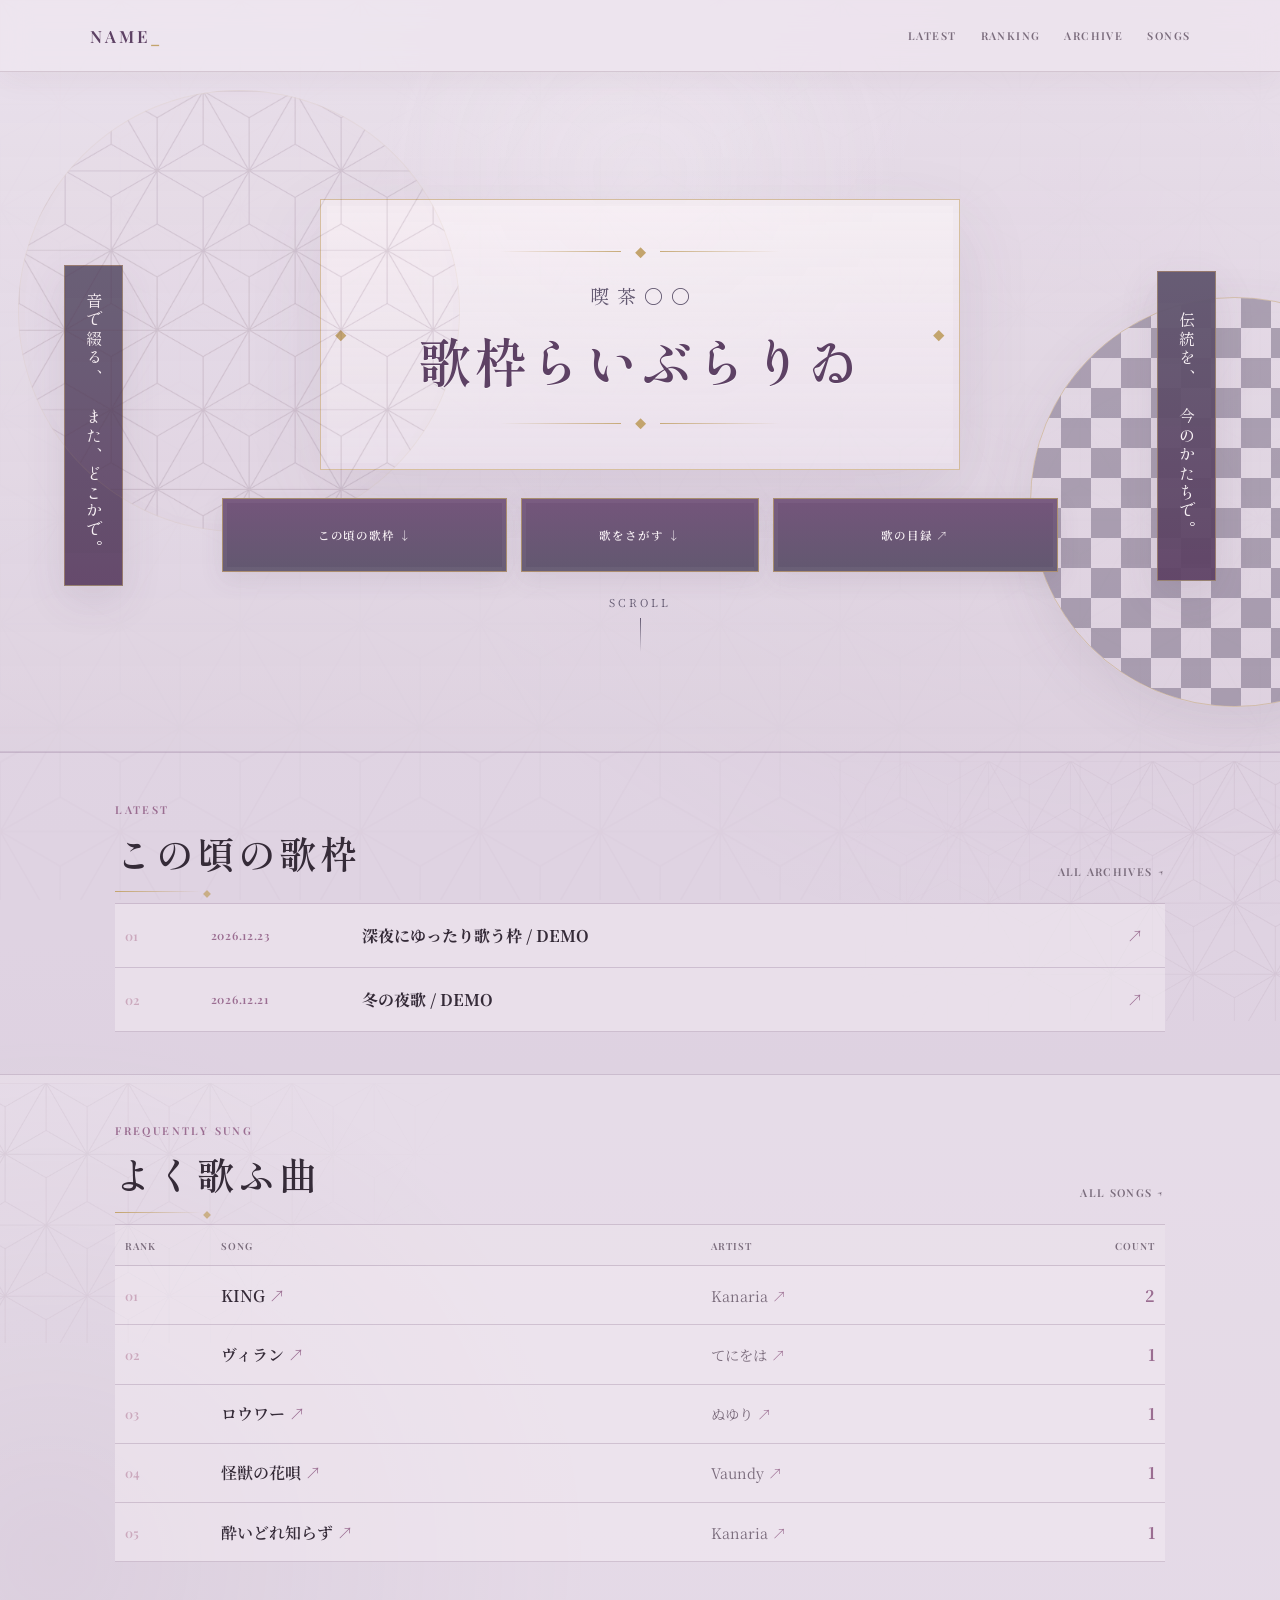
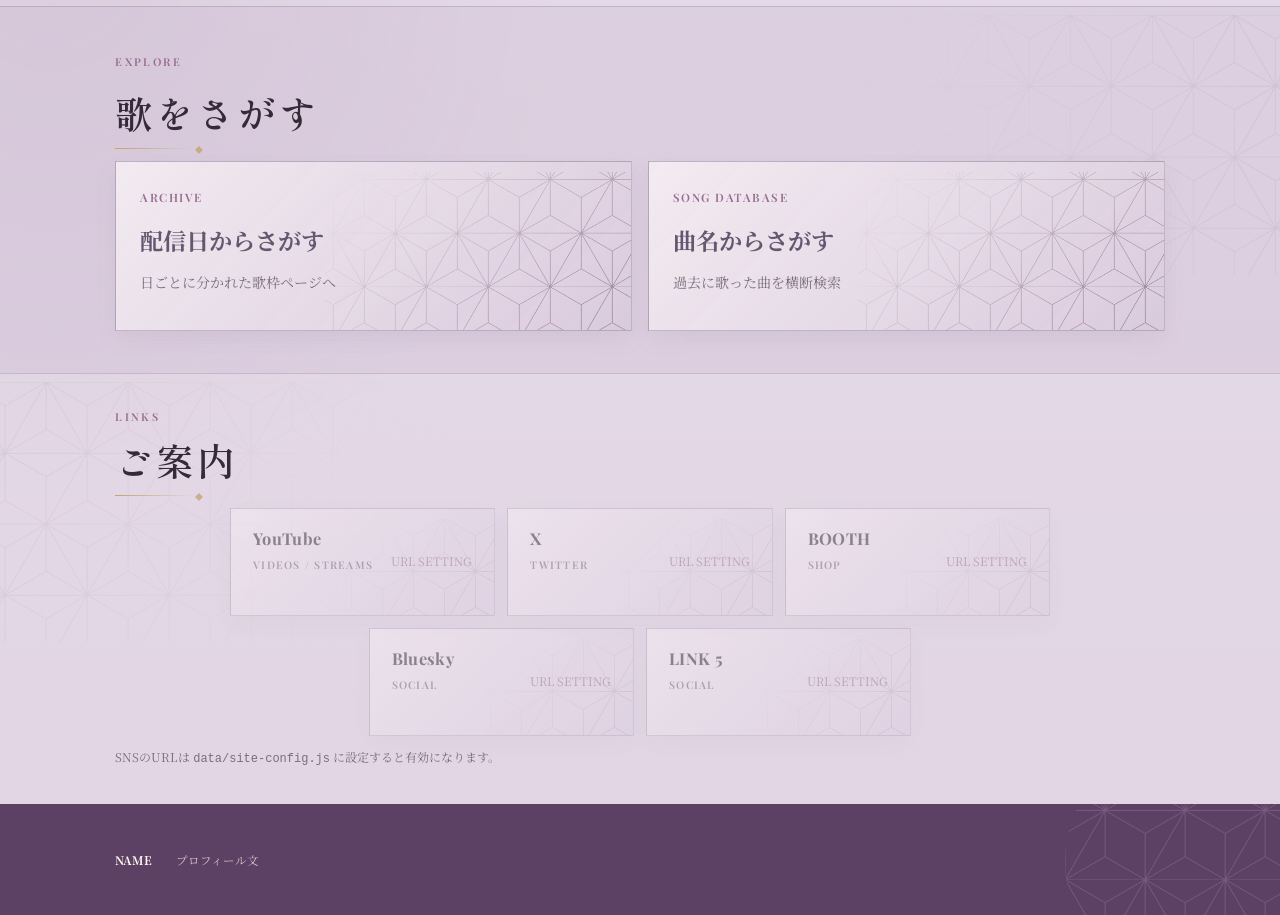
==== commit 333949d7: "Add files via upload" ====
--- a/index.html
+++ b/index.html
@@ -40,9 +40,9 @@
     </div>
 
     <div class="heroActions">
-      <a href="#latest" class="primaryButton">LATEST CONTENTS ↓</a>
-      <a href="#explore" class="ghostButton">曲を探す ↓</a>
-      <a href="./songs/" class="ghostButton">SONG DATABASE ↗</a>
+      <a href="#latest" class="primaryButton">この頃の歌枠 ↓</a>
+      <a href="#explore" class="ghostButton">歌をさがす ↓</a>
+      <a href="./songs/" class="ghostButton">歌の目録 ↗</a>
     </div>
 
     <div class="heroScroll" aria-hidden="true">
@@ -64,7 +64,7 @@
   <section class="section" id="latest">
     <div class="sectionHead">
       <div>
-        <p class="eyebrow">LATEST CONTENTS</p>
+        <p class="eyebrow">LATEST</p>
         <h2>この頃の歌枠</h2>
       </div>
       <a class="textLink" href="./archive/">ALL ARCHIVES ↗</a>
@@ -77,7 +77,7 @@
   <section class="section" id="ranking">
     <div class="sectionHead">
       <div>
-        <p class="eyebrow">TOP 10</p>
+        <p class="eyebrow">FREQUENTLY SUNG</p>
         <h2>よく歌ふ曲</h2>
       </div>
       <a class="textLink" href="./songs/">ALL SONGS ↗</a>
@@ -117,7 +117,7 @@
 
 
   <section class="section" id="socials">
-    <p class="eyebrow">FOLLOW / SHOP</p>
+    <p class="eyebrow">LINKS</p>
     <h2>ご案内</h2>
     <div id="socialLinks" class="socialGrid"></div>
     <p id="socialNote" class="socialNote" hidden>
--- a/style.css
+++ b/style.css
@@ -1267,3 +1267,728 @@
   margin-top:18px !important;
   padding-top:44px !important;
 }
+
+
+/* ===== ご案内セクション：縦の余白を圧縮 ===== */
+#socials.section,
+.archiveSocialSection{
+  padding-top:26px !important;
+  padding-bottom:28px !important;
+}
+
+/* 見出し下の大きな空きを詰める */
+#socials .socialGrid,
+#socials .socialsGrid{
+  margin-top:10px !important;
+}
+
+/* アーカイブ側で追加していた上余白も縮小 */
+.archiveSocialSection{
+  margin-top:8px !important;
+}
+
+/* ご案内見出し周辺もコンパクトに */
+#socials .eyebrow{
+  margin-bottom:3px !important;
+}
+#socials h2{
+  margin-bottom:0 !important;
+}
+
+/* PCではカード上端を見出し側へ寄せる */
+@media (min-width:761px){
+  #socials.section,
+  .archiveSocialSection{
+    padding-top:20px !important;
+    padding-bottom:24px !important;
+  }
+}
+
+
+/* ===== ご案内：ボタン文字サイズ最終調整 ===== */
+#socials .socialGrid .socialCard strong,
+#socials .socialsGrid .socialCard strong,
+#socials .socialCard .socialName,
+#socials .socialGrid .socialCard h3,
+#socials .socialsGrid .socialCard h3{
+  font-size:.92rem !important;
+  line-height:1.2 !important;
+  letter-spacing:.02em !important;
+  font-weight:700 !important;
+}
+
+#socials .socialGrid .socialCard small,
+#socials .socialsGrid .socialCard small,
+#socials .socialGrid .socialCard span:not(.socialArrow),
+#socials .socialsGrid .socialCard span:not(.socialArrow){
+  font-size:.62rem !important;
+  line-height:1.35 !important;
+}
+
+#socials .socialGrid .socialArrow,
+#socials .socialsGrid .socialArrow{
+  font-size:.72rem !important;
+}
+
+
+/* ===== ご案内：3列 + 余り中央揃え 決定版 ===== */
+/*
+  calc((100% - 24px) / 3) はブラウザによって無効になるため、
+  33.333% - 8px の形で固定する。
+*/
+#socials #socialLinks{
+  display:flex !important;
+  flex-wrap:wrap !important;
+  justify-content:center !important;
+  align-items:stretch !important;
+  gap:12px !important;
+  width:100% !important;
+  max-width:820px !important;
+  margin:10px auto 0 !important;
+  grid-template-columns:none !important;
+}
+
+#socials #socialLinks > .socialCard{
+  flex:0 0 calc(33.333333% - 8px) !important;
+  width:calc(33.333333% - 8px) !important;
+  max-width:calc(33.333333% - 8px) !important;
+  min-width:0 !important;
+
+  /* 過去の中央寄せ指定を完全リセット */
+  grid-column:auto !important;
+  justify-self:auto !important;
+  transform:none !important;
+  box-sizing:border-box !important;
+}
+
+/* 2個余れば、その2個が同じ幅のまま中央へ。
+   1個余れば、その1個が同じ幅のまま中央へ。 */
+@media (max-width:760px){
+  #socials #socialLinks{
+    max-width:560px !important;
+  }
+
+  #socials #socialLinks > .socialCard{
+    flex-basis:calc(50% - 6px) !important;
+    width:calc(50% - 6px) !important;
+    max-width:calc(50% - 6px) !important;
+  }
+}
+
+@media (max-width:480px){
+  #socials #socialLinks{
+    max-width:340px !important;
+  }
+
+  #socials #socialLinks > .socialCard{
+    flex-basis:100% !important;
+    width:100% !important;
+    max-width:100% !important;
+  }
+}
+
+
+/* =========================================================
+   TOP下層セクション装飾
+   ファーストビューより控えめに、金線 + 市松 + 麻の葉を反復
+   ========================================================= */
+
+/* セクションそのものを装飾の基準に */
+#latest,
+#ranking,
+#explore,
+#socials{
+  position:relative;
+  isolation:isolate;
+}
+
+/* 見出し付近に細い金線 */
+#latest .sectionHead,
+#ranking .sectionHead,
+#explore > .eyebrow,
+#socials > .eyebrow{
+  position:relative;
+}
+
+#latest .sectionHead::after,
+#ranking .sectionHead::after{
+  content:"";
+  position:absolute;
+  left:0;
+  bottom:-13px;
+  width:86px;
+  height:1px;
+  background:linear-gradient(90deg,#C3A46D,rgba(195,164,109,0));
+  pointer-events:none;
+}
+
+/* Explore / ご案内は見出し構造が違うので h2 の下に */
+#explore > h2,
+#socials > h2{
+  position:relative;
+  display:inline-block;
+}
+
+#explore > h2::after,
+#socials > h2::after{
+  content:"";
+  position:absolute;
+  left:0;
+  bottom:-10px;
+  width:78px;
+  height:1px;
+  background:linear-gradient(90deg,#C3A46D,rgba(195,164,109,0));
+  pointer-events:none;
+}
+
+/* 金線の先に小さな菱形 */
+#latest .sectionHead::before,
+#ranking .sectionHead::before{
+  content:"◆";
+  position:absolute;
+  left:88px;
+  bottom:-19px;
+  font-size:8px;
+  line-height:1;
+  color:#C3A46D;
+  opacity:.78;
+  pointer-events:none;
+}
+
+#explore > h2::before,
+#socials > h2::before{
+  content:"◆";
+  position:absolute;
+  left:80px;
+  bottom:-15px;
+  font-size:8px;
+  line-height:1;
+  color:#C3A46D;
+  opacity:.78;
+  pointer-events:none;
+}
+
+/* 左右交互に、薄い麻の葉を覗かせる */
+#latest::after,
+#explore::after{
+  content:"";
+  position:absolute;
+  right:-54px;
+  top:26px;
+  width:190px;
+  height:150px;
+  background:url("./assets/asanoha.png") repeat;
+  background-size:66px auto;
+  opacity:.085;
+  pointer-events:none;
+  z-index:-1;
+  -webkit-mask-image:linear-gradient(270deg,#000 0%,rgba(0,0,0,.58) 42%,transparent 100%);
+  mask-image:linear-gradient(270deg,#000 0%,rgba(0,0,0,.58) 42%,transparent 100%);
+}
+
+#ranking::after,
+#socials::after{
+  content:"";
+  position:absolute;
+  left:-54px;
+  top:28px;
+  width:190px;
+  height:150px;
+  background:url("./assets/asanoha.png") repeat;
+  background-size:66px auto;
+  opacity:.075;
+  pointer-events:none;
+  z-index:-1;
+  -webkit-mask-image:linear-gradient(90deg,#000 0%,rgba(0,0,0,.58) 42%,transparent 100%);
+  mask-image:linear-gradient(90deg,#000 0%,rgba(0,0,0,.58) 42%,transparent 100%);
+}
+
+/* 小さな市松アクセント。左右交互に配置 */
+#latest::before,
+#explore::before,
+#ranking::before,
+#socials::before{
+  content:"";
+  position:absolute;
+  width:34px;
+  height:34px;
+  opacity:.18;
+  pointer-events:none;
+  z-index:-1;
+  background:
+    linear-gradient(45deg,#625870 25%,transparent 25%,transparent 75%,#625870 75%),
+    linear-gradient(45deg,#625870 25%,transparent 25%,transparent 75%,#625870 75%);
+  background-size:16px 16px;
+  background-position:0 0,8px 8px;
+}
+
+#latest::before,
+#explore::before{
+  right:12px;
+  top:38px;
+}
+
+#ranking::before,
+#socials::before{
+  left:12px;
+  top:40px;
+}
+
+/* 装飾がカードより前に出ないように */
+#latest > *,
+#ranking > *,
+#explore > *,
+#socials > *{
+  position:relative;
+  z-index:1;
+}
+
+/* スマホでは端の柄をさらに控えめに */
+@media (max-width:640px){
+  #latest::after,
+  #ranking::after,
+  #explore::after,
+  #socials::after{
+    width:120px;
+    height:110px;
+    opacity:.055;
+  }
+
+  #latest::before,
+  #ranking::before,
+  #explore::before,
+  #socials::before{
+    width:26px;
+    height:26px;
+    opacity:.13;
+  }
+}
+
+
+/* =========================================================
+   下層装飾 refinement
+   小さい市松を撤去 / 麻の葉を大きくフェード / 上余白を圧縮
+   ========================================================= */
+
+/* 前版の小さな市松アクセントは撤去 */
+#latest::before,
+#ranking::before,
+#explore::before,
+#socials::before{
+  content:none !important;
+  display:none !important;
+}
+
+/* 各セクション上部の余白を少し圧縮 */
+#latest.section,
+#ranking.section,
+#explore.section{
+  padding-top:46px !important;
+}
+
+/* ご案内は既にコンパクトなので、その設計を維持 */
+#socials.section{
+  padding-top:20px !important;
+}
+
+/* 麻の葉を「端のワンポイント」ではなく大きな背景装飾へ */
+#latest::after,
+#explore::after{
+  content:"" !important;
+  display:block !important;
+  position:absolute !important;
+  right:-36px !important;
+  top:8px !important;
+  width:min(38vw,520px) !important;
+  height:260px !important;
+  background:url("./assets/asanoha.png") repeat !important;
+  background-size:82px auto !important;
+  background-position:right top !important;
+  opacity:.105 !important;
+  pointer-events:none !important;
+  z-index:-1 !important;
+  -webkit-mask-image:
+    linear-gradient(270deg,#000 0%,rgba(0,0,0,.72) 28%,rgba(0,0,0,.22) 68%,transparent 100%),
+    linear-gradient(180deg,#000 0%,rgba(0,0,0,.72) 50%,transparent 100%) !important;
+  -webkit-mask-composite:source-in !important;
+  mask-image:linear-gradient(250deg,#000 0%,rgba(0,0,0,.68) 32%,rgba(0,0,0,.18) 70%,transparent 100%) !important;
+}
+
+#ranking::after,
+#socials::after{
+  content:"" !important;
+  display:block !important;
+  position:absolute !important;
+  left:-36px !important;
+  top:8px !important;
+  width:min(38vw,520px) !important;
+  height:260px !important;
+  background:url("./assets/asanoha.png") repeat !important;
+  background-size:82px auto !important;
+  background-position:left top !important;
+  opacity:.095 !important;
+  pointer-events:none !important;
+  z-index:-1 !important;
+  -webkit-mask-image:
+    linear-gradient(90deg,#000 0%,rgba(0,0,0,.72) 28%,rgba(0,0,0,.22) 68%,transparent 100%),
+    linear-gradient(180deg,#000 0%,rgba(0,0,0,.72) 50%,transparent 100%) !important;
+  -webkit-mask-composite:source-in !important;
+  mask-image:linear-gradient(110deg,#000 0%,rgba(0,0,0,.68) 32%,rgba(0,0,0,.18) 70%,transparent 100%) !important;
+}
+
+/* 金線＋菱形は前版をそのまま活かす */
+
+/* スマホでは背景装飾を少し小さく */
+@media (max-width:640px){
+  #latest.section,
+  #ranking.section,
+  #explore.section{
+    padding-top:34px !important;
+  }
+
+  #latest::after,
+  #ranking::after,
+  #explore::after,
+  #socials::after{
+    width:58vw !important;
+    height:180px !important;
+    background-size:70px auto !important;
+    opacity:.07 !important;
+  }
+}
+
+
+/* =========================================================
+   TOP finishing pass: section rhythm / vertical spacing
+   ========================================================= */
+
+/* 内容量に対して余白が広かったセクションを詰める */
+#latest.section{
+  padding-top:38px !important;
+  padding-bottom:42px !important;
+}
+
+#ranking.section{
+  padding-top:38px !important;
+  padding-bottom:44px !important;
+}
+
+#explore.section{
+  padding-top:36px !important;
+  padding-bottom:42px !important;
+}
+
+#socials.section{
+  padding-top:24px !important;
+  padding-bottom:26px !important;
+}
+
+/* 見出しからコンテンツまでの距離を揃える */
+#latest .sectionHead,
+#ranking .sectionHead{
+  margin-bottom:24px !important;
+}
+
+#explore > h2{
+  margin-bottom:22px !important;
+}
+
+#socials > h2{
+  margin-bottom:12px !important;
+}
+
+/* リスト・ランキング下の不要な縦伸びを防ぐ */
+#latest .latestList,
+#ranking .rankingList,
+#ranking .rankingTable{
+  margin-bottom:0 !important;
+}
+
+/* スマホでも同じリズムを維持 */
+@media (max-width:640px){
+  #latest.section,
+  #ranking.section,
+  #explore.section{
+    padding-top:30px !important;
+    padding-bottom:34px !important;
+  }
+
+  #socials.section{
+    padding-top:22px !important;
+    padding-bottom:24px !important;
+  }
+}
+
+
+/* ===== ご案内：小さすぎたカードを一回り戻す ===== */
+/* 「歌をさがす」は変更せず、ご案内だけ約7割程度の存在感へ */
+#socials #socialLinks > .socialCard{
+  min-height:108px !important;
+  padding:20px 22px !important;
+}
+
+/* メイン文字もほんの少しだけ戻す */
+#socials #socialLinks > .socialCard strong,
+#socials #socialLinks > .socialCard .socialName,
+#socials #socialLinks > .socialCard h3{
+  font-size:1.02rem !important;
+  line-height:1.2 !important;
+}
+
+/* 補助文字は控えめなまま */
+#socials #socialLinks > .socialCard small{
+  font-size:.66rem !important;
+}
+
+/* 麻の葉がカード拡大に合わせて少し見えるように */
+#socials #socialLinks > .socialCard::after{
+  width:62% !important;
+  height:100% !important;
+  opacity:.36 !important;
+}
+
+@media (max-width:480px){
+  #socials #socialLinks > .socialCard{
+    min-height:100px !important;
+    padding:18px 20px !important;
+  }
+}
+
+
+/* =========================================================
+   ARCHIVE INDEX — 歌枠の記録
+   ========================================================= */
+
+.archiveIndexPage{
+  background:
+    linear-gradient(180deg,rgba(232,223,234,.74),rgba(221,209,223,.78) 55%,rgba(213,198,218,.76));
+}
+
+.archiveIndexHero{
+  position:relative;
+  overflow:hidden;
+  padding:72px 9vw 62px;
+  border-bottom:1px solid rgba(116,85,123,.22);
+  background:rgba(244,238,245,.44);
+}
+
+.archiveIndexHero::before{
+  content:"";
+  position:absolute;
+  inset:0;
+  background-image:url("./assets/asanoha.png");
+  background-size:220px auto;
+  opacity:.025;
+  pointer-events:none;
+}
+
+.archiveIndexHero::after{
+  content:"";
+  position:absolute;
+  width:330px;
+  height:330px;
+  right:-72px;
+  top:-96px;
+  background:url("./assets/asanoha.png") center/210px auto repeat;
+  opacity:.075;
+  -webkit-mask-image:radial-gradient(circle at center,#000 20%,rgba(0,0,0,.78) 50%,transparent 74%);
+  mask-image:radial-gradient(circle at center,#000 20%,rgba(0,0,0,.78) 50%,transparent 74%);
+  pointer-events:none;
+}
+
+.archiveIndexHeroInner{
+  position:relative;
+  z-index:1;
+  max-width:1040px;
+}
+
+.archiveIndexHero .eyebrow{
+  margin:0 0 12px;
+}
+
+.archiveIndexHero h1{
+  margin:0;
+  color:var(--main);
+  font:600 clamp(2.35rem,5vw,4.6rem) "Shippori Mincho",serif;
+  letter-spacing:.07em;
+  line-height:1.15;
+}
+
+.archiveTitleRule{
+  width:min(280px,42vw);
+  height:18px;
+  display:flex;
+  align-items:center;
+  margin:18px 0 15px;
+}
+
+.archiveTitleRule::before,
+.archiveTitleRule::after{
+  content:"";
+  height:1px;
+  flex:1;
+  background:var(--gold,#C3A46D);
+  opacity:.78;
+}
+
+.archiveTitleRule span{
+  width:7px;
+  height:7px;
+  margin:0 9px;
+  border:1px solid var(--gold,#C3A46D);
+  transform:rotate(45deg);
+}
+
+.archiveLead{
+  margin:0;
+  color:var(--muted);
+  font-size:.86rem;
+  letter-spacing:.05em;
+  line-height:2;
+}
+
+.archiveIndexSection{
+  overflow:hidden;
+  padding-top:52px !important;
+  padding-bottom:64px !important;
+}
+
+.archiveIndexSection::before{
+  content:"";
+  position:absolute;
+  width:300px;
+  height:300px;
+  left:-100px;
+  top:34px;
+  background:url("./assets/asanoha.png") center/190px auto repeat;
+  opacity:.045;
+  -webkit-mask-image:radial-gradient(circle at center,#000 18%,rgba(0,0,0,.62) 46%,transparent 72%);
+  mask-image:radial-gradient(circle at center,#000 18%,rgba(0,0,0,.62) 46%,transparent 72%);
+  pointer-events:none;
+}
+
+.archiveIndexCards{
+  position:relative;
+  z-index:1;
+  gap:14px !important;
+}
+
+.archiveIndexCard{
+  min-height:138px;
+  padding:22px 26px 20px;
+  display:grid;
+  grid-template-columns:minmax(0,1fr) auto;
+  grid-template-rows:auto 1fr auto;
+  align-items:start;
+  background:linear-gradient(110deg,rgba(244,238,245,.93),rgba(232,223,234,.82));
+  border-color:rgba(116,85,123,.24);
+  box-shadow:0 9px 22px rgba(93,65,100,.055);
+}
+
+.archiveIndexCard::after{
+  content:"";
+  position:absolute;
+  right:0;
+  bottom:0;
+  width:44%;
+  height:100%;
+  border:0;
+  transform:none;
+  background:url("./assets/asanoha.png") right bottom/150px auto repeat;
+  opacity:.10;
+  -webkit-mask-image:linear-gradient(110deg,transparent 0%,rgba(0,0,0,.08) 28%,#000 100%);
+  mask-image:linear-gradient(110deg,transparent 0%,rgba(0,0,0,.08) 28%,#000 100%);
+  pointer-events:none;
+}
+
+.archiveIndexCard:hover{
+  border-color:rgba(195,164,109,.72);
+  transform:translateY(-2px);
+  box-shadow:0 12px 26px rgba(93,65,100,.09);
+}
+
+.archiveIndexCard .card-date{
+  grid-column:1;
+  position:relative;
+  z-index:1;
+  color:var(--accent);
+  font-family:"Shippori Mincho","Noto Serif JP",serif;
+  font-size:.72rem;
+  font-weight:600;
+  letter-spacing:.09em;
+}
+
+.archiveIndexCard h3{
+  grid-column:1;
+  position:relative;
+  z-index:1;
+  align-self:center;
+  margin:12px 0 10px;
+  color:var(--text);
+  font-size:1.16rem;
+  line-height:1.55;
+}
+
+.archiveIndexCard .card-meta{
+  grid-column:1;
+  position:relative;
+  z-index:1;
+  margin:0;
+  color:var(--main);
+  font-family:"Shippori Mincho","Noto Serif JP",serif;
+  font-size:.78rem;
+  font-weight:600;
+  letter-spacing:.12em;
+}
+
+.archiveCardArrow{
+  grid-column:2;
+  grid-row:1/4;
+  align-self:center;
+  position:relative;
+  z-index:2;
+  padding-left:28px;
+  color:var(--gold,#C3A46D);
+  font-size:.86rem;
+}
+
+@media (max-width:640px){
+  .archiveIndexHero{
+    padding:50px 7vw 44px;
+  }
+
+  .archiveIndexHero::after{
+    width:230px;
+    height:230px;
+    right:-85px;
+    top:-72px;
+    background-size:155px auto;
+  }
+
+  .archiveIndexHero h1{
+    font-size:clamp(2rem,10vw,3rem);
+  }
+
+  .archiveIndexSection{
+    padding-top:36px !important;
+    padding-bottom:42px !important;
+  }
+
+  .archiveIndexCard{
+    min-height:128px;
+    padding:19px 18px 18px;
+  }
+
+  .archiveIndexCard::after{
+    width:58%;
+    background-size:125px auto;
+  }
+
+  .archiveIndexCard h3{
+    font-size:1.02rem;
+  }
+
+  .archiveCardArrow{
+    padding-left:12px;
+  }
+}
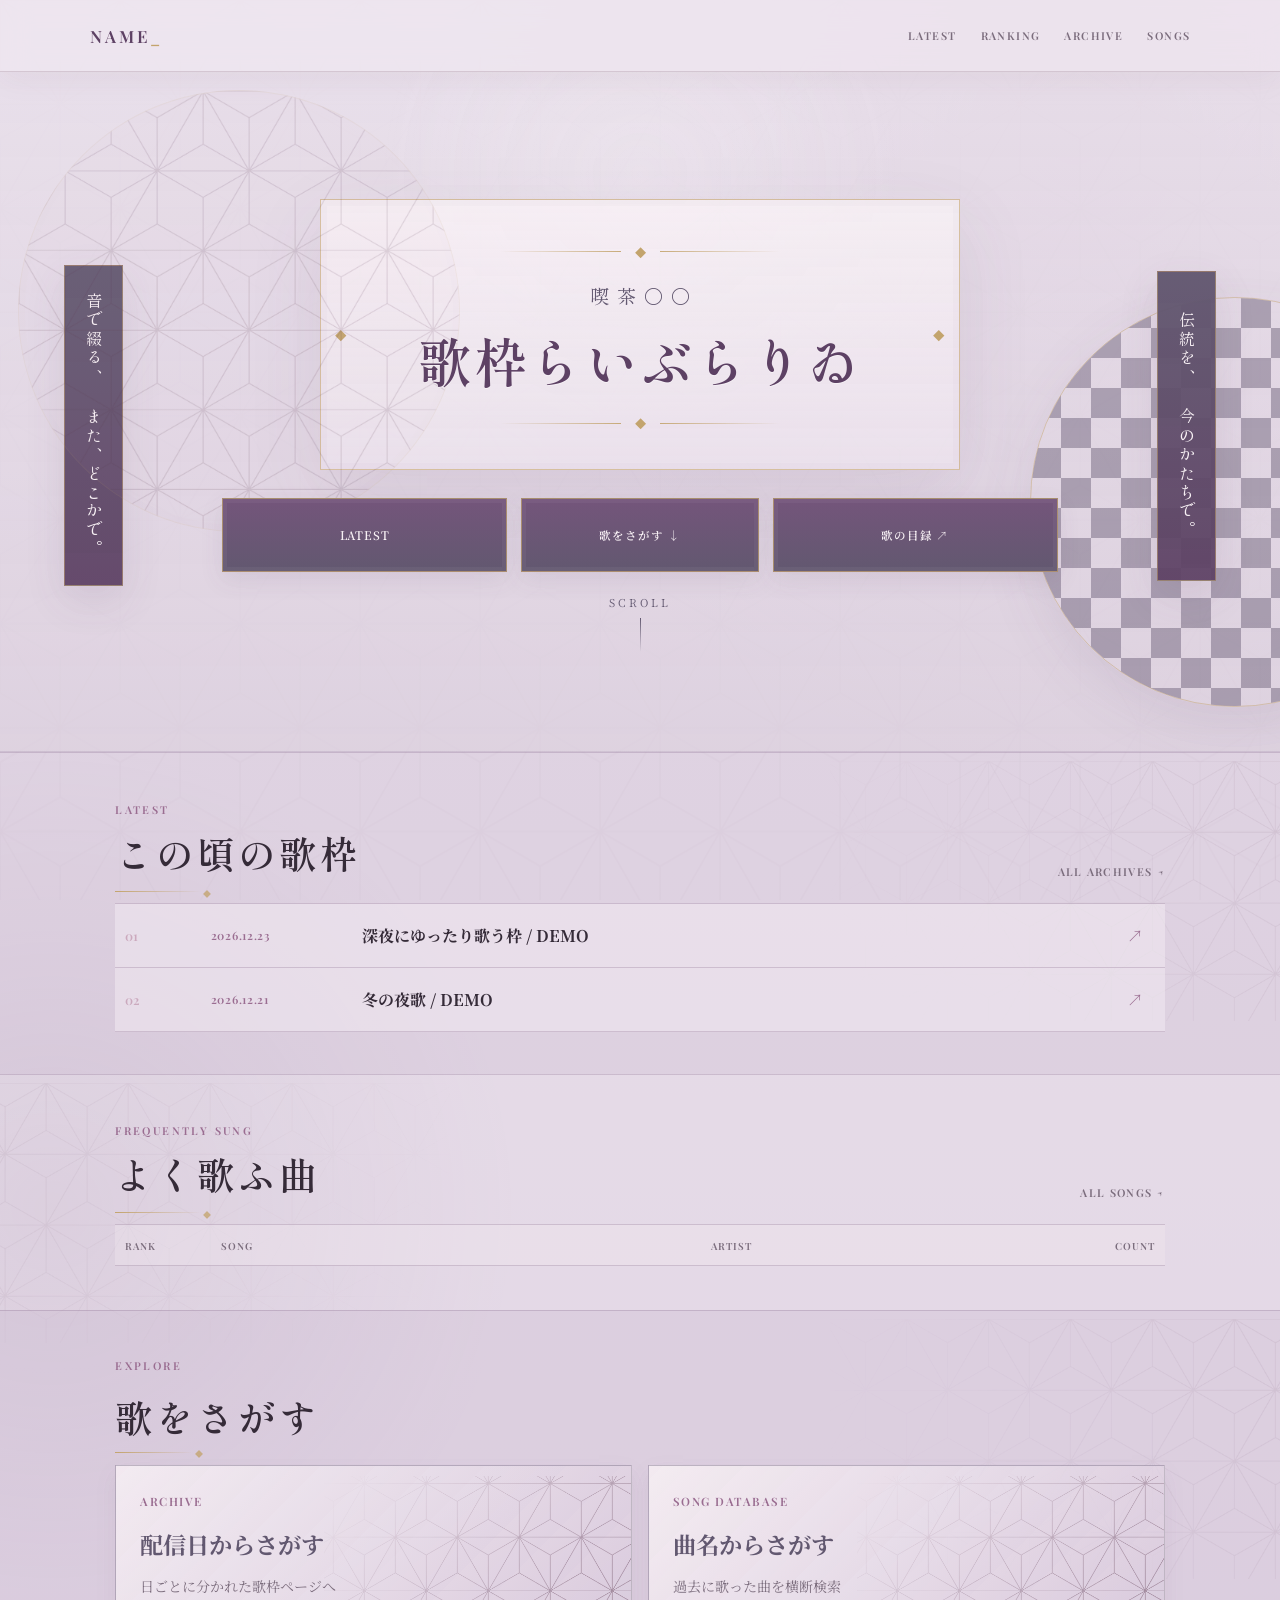
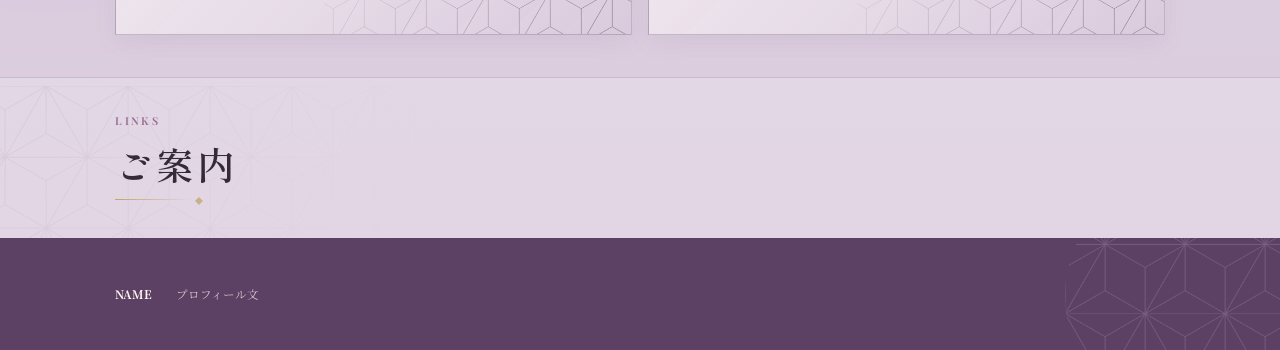
==== commit 966871eb: "Add files via upload" ====
--- a/index.html
+++ b/index.html
@@ -40,7 +40,7 @@
     </div>
 
     <div class="heroActions">
-      <a href="#latest" class="primaryButton">この頃の歌枠 ↓</a>
+      <a href="#latest" class="primaryButton">LATEST</a>
       <a href="#explore" class="ghostButton">歌をさがす ↓</a>
       <a href="./songs/" class="ghostButton">歌の目録 ↗</a>
     </div>
@@ -165,7 +165,7 @@
 // Song ranking TOP 10
 const songMap = new Map();
 
-ARCHIVES.forEach(archive => {
+プロフィールS.forEach(archive => {
   archive.songs
     .filter(song => song.type === "song")
     .forEach(song => {
--- a/style.css
+++ b/style.css
@@ -1992,3 +1992,784 @@
     padding-left:12px;
   }
 }
+
+
+/* =========================================================
+   ARCHIVE DETAIL — 一覧ページの意匠へ統一
+   ========================================================= */
+
+/* 詳細ページの背景模様は動画を邪魔しない濃度へ */
+.archivePage,
+.archiveDetail,
+body.archive-detail{
+  background-color:#E8DFEA;
+}
+
+.archivePage::before,
+.archiveDetail::before{
+  opacity:.025 !important;
+}
+
+/* 戻る導線・日付・曲数 */
+.archiveBack,
+.backLink,
+.archive-detail .back{
+  color:#74557B !important;
+  letter-spacing:.06em;
+}
+
+.archiveDate,
+.archive-detail .date,
+.archiveMeta,
+.archive-detail .meta{
+  color:#9A6D91 !important;
+  font-family:"Shippori Mincho","Noto Serif JP",serif;
+  letter-spacing:.08em;
+}
+
+/* プレイヤーとセットリストの枠を紫＋金の文法へ */
+.playerWrap,
+.archivePlayer,
+.setlist,
+.setList{
+  border-color:rgba(116,85,123,.25) !important;
+}
+
+.setlist,
+.setList{
+  background:rgba(244,238,245,.76) !important;
+}
+
+.setlistHeader,
+.setListHeader{
+  color:#74557B !important;
+  border-bottom:1px solid rgba(116,85,123,.22) !important;
+  letter-spacing:.12em;
+}
+
+.setlist a:hover,
+.setList a:hover,
+.setlistRow:hover{
+  background:rgba(195,164,109,.10) !important;
+}
+
+/* SHARE：機能はそのまま、見た目だけ一回り小さく */
+.shareBtn,
+#shareBtn,
+button[data-share]{
+  min-width:0 !important;
+  padding:9px 15px !important;
+  font-size:.72rem !important;
+  line-height:1.1 !important;
+  letter-spacing:.08em !important;
+  border:1px solid rgba(195,164,109,.65) !important;
+  background:#74557B !important;
+  color:#fff !important;
+  box-shadow:0 5px 12px rgba(93,65,100,.10) !important;
+}
+
+/* ご案内はTOPで確定した中サイズ感を維持 */
+.archivePage #socials #socialLinks > .socialCard,
+.archiveDetail #socials #socialLinks > .socialCard{
+  min-height:108px !important;
+  padding:20px 22px !important;
+}
+
+@media (max-width:640px){
+  .shareBtn,
+  #shareBtn,
+  button[data-share]{
+    padding:8px 13px !important;
+    font-size:.69rem !important;
+  }
+}
+
+
+/* ===== Archive detail final polish ===== */
+
+/* タイトル周辺に一覧ページと同じ小さな金線＋菱形 */
+.archiveTitle,
+.archive-detail .title,
+.archiveHeader h1{
+  position:relative;
+}
+
+.archiveTitle::after,
+.archive-detail .title::after,
+.archiveHeader h1::after{
+  content:"";
+  display:block;
+  width:132px;
+  height:10px;
+  margin-top:12px;
+  background:
+    linear-gradient(#C3A46D,#C3A46D) left center/58px 1px no-repeat,
+    linear-gradient(#C3A46D,#C3A46D) right center/58px 1px no-repeat;
+  opacity:.72;
+}
+
+/* SHARE はさらに一回りだけ小さく */
+.shareBtn,
+#shareBtn,
+button[data-share]{
+  padding:7px 12px !important;
+  font-size:.66rem !important;
+  min-height:30px !important;
+  letter-spacing:.07em !important;
+}
+
+/* 旧クラス名にも当てる */
+.share,
+.share-button,
+button.share{
+  padding:7px 12px !important;
+  font-size:.66rem !important;
+  min-height:30px !important;
+  letter-spacing:.07em !important;
+}
+
+@media (max-width:640px){
+  .shareBtn,
+  #shareBtn,
+  button[data-share],
+  .share,
+  .share-button,
+  button.share{
+    padding:7px 11px !important;
+    font-size:.64rem !important;
+  }
+}
+
+
+/* =========================================================
+   SONGS INDEX — 歌の目録
+   ========================================================= */
+
+.songsIndexPage{
+  background:linear-gradient(180deg,rgba(232,223,234,.74),rgba(221,209,223,.78) 55%,rgba(213,198,218,.76));
+}
+
+/* 旧SONGSヒーローを「歌枠の記録」と兄弟デザインへ */
+.songsIndexPage .pageHero,
+.songsIndexPage .songsHero,
+.songsIndexPage > section:first-child{
+  position:relative;
+  overflow:hidden;
+  min-height:0 !important;
+  padding-top:72px !important;
+  padding-bottom:62px !important;
+  background:rgba(244,238,245,.44);
+  border-bottom:1px solid rgba(116,85,123,.22);
+}
+
+.songsIndexPage .pageHero::after,
+.songsIndexPage .songsHero::after,
+.songsIndexPage > section:first-child::after{
+  content:"";
+  position:absolute;
+  width:330px;
+  height:330px;
+  right:-72px;
+  top:-96px;
+  background:url("../assets/asanoha.png") center/210px auto repeat;
+  opacity:.075;
+  -webkit-mask-image:radial-gradient(circle at center,#000 20%,rgba(0,0,0,.78) 50%,transparent 74%);
+  mask-image:radial-gradient(circle at center,#000 20%,rgba(0,0,0,.78) 50%,transparent 74%);
+  pointer-events:none;
+}
+
+.songsIndexPage h1{
+  color:#74557B !important;
+  font:600 clamp(2.35rem,5vw,4.6rem) "Shippori Mincho","Noto Serif JP",serif !important;
+  letter-spacing:.07em !important;
+  line-height:1.15 !important;
+}
+
+/* 見出し下の金線＋菱形 */
+.songsIndexPage h1::after{
+  content:"";
+  display:block;
+  width:min(280px,42vw);
+  height:18px;
+  margin-top:18px;
+  background:
+    linear-gradient(#C3A46D,#C3A46D) left center/calc(50% - 12px) 1px no-repeat,
+    linear-gradient(#C3A46D,#C3A46D) right center/calc(50% - 12px) 1px no-repeat;
+  opacity:.78;
+}
+
+.songsIndexPage .songsSection,
+.songsIndexPage .databaseSection,
+.songsIndexPage > section:nth-child(2){
+  position:relative;
+  overflow:hidden;
+  padding-top:48px !important;
+  padding-bottom:62px !important;
+}
+
+/* 検索欄 */
+.songsIndexPage input[type="search"],
+.songsIndexPage input[type="text"]{
+  border:0 !important;
+  border-bottom:1px solid rgba(116,85,123,.38) !important;
+  background:transparent !important;
+  color:#3f3343 !important;
+  padding:11px 2px !important;
+}
+
+.songsIndexPage input:focus{
+  outline:none !important;
+  border-bottom-color:#C3A46D !important;
+}
+
+/* 曲数表示 */
+.songsIndexPage .songCount,
+.songsIndexPage .count{
+  color:#74557B !important;
+  font-family:"Shippori Mincho","Noto Serif JP",serif;
+  letter-spacing:.10em;
+}
+
+/* 表：機能性は保ちつつTOPのカード表現へ */
+.songsIndexPage table{
+  background:rgba(244,238,245,.68) !important;
+  border:1px solid rgba(116,85,123,.20) !important;
+  box-shadow:0 8px 22px rgba(93,65,100,.045);
+}
+
+.songsIndexPage thead{
+  background:rgba(232,223,234,.78) !important;
+  border-bottom:1px solid rgba(195,164,109,.55) !important;
+}
+
+.songsIndexPage th{
+  color:#74557B !important;
+  font-weight:500 !important;
+}
+
+.songsIndexPage td{
+  border-color:rgba(116,85,123,.16) !important;
+}
+
+.songsIndexPage tbody tr{
+  transition:background .18s ease;
+}
+
+.songsIndexPage tbody tr:hover{
+  background:rgba(195,164,109,.09) !important;
+}
+
+.songsIndexPage tbody a{
+  color:inherit;
+}
+
+@media (max-width:640px){
+  .songsIndexPage .pageHero,
+  .songsIndexPage .songsHero,
+  .songsIndexPage > section:first-child{
+    padding-top:50px !important;
+    padding-bottom:44px !important;
+  }
+
+  .songsIndexPage .pageHero::after,
+  .songsIndexPage .songsHero::after,
+  .songsIndexPage > section:first-child::after{
+    width:230px;
+    height:230px;
+    right:-85px;
+    top:-72px;
+    background-size:155px auto;
+  }
+
+  .songsIndexPage .songsSection,
+  .songsIndexPage .databaseSection,
+  .songsIndexPage > section:nth-child(2){
+    padding-top:36px !important;
+    padding-bottom:42px !important;
+  }
+}
+
+
+/* =========================================================
+   SONGS INDEX FIX — precise targeting only
+   ========================================================= */
+
+/* Undo broad first-child section assumptions from previous pass */
+.songsFixed > section:first-child,
+.songsFixed > section:nth-child(2){
+  min-height:initial !important;
+}
+
+/* Header must stay in normal document flow */
+body > header{
+  position:relative !important;
+  z-index:20;
+}
+
+/* Hero: target the page's existing hero container by content area */
+.songsFixed .pageHero,
+.songsFixed .songsHero,
+.songsFixed .hero,
+.songsFixed .mv{
+  position:relative;
+  overflow:hidden;
+  min-height:0 !important;
+  padding-top:68px !important;
+  padding-bottom:54px !important;
+  background:rgba(244,238,245,.44) !important;
+  border-bottom:1px solid rgba(116,85,123,.22) !important;
+}
+
+/* If the page lacks a named hero class, style the container that owns the h1 */
+.songsFixed h1{
+  color:#74557B !important;
+  font:600 clamp(2.35rem,5vw,4.6rem) "Shippori Mincho","Noto Serif JP",serif !important;
+  letter-spacing:.07em !important;
+  line-height:1.15 !important;
+  margin-top:0 !important;
+}
+
+.songsFixed h1::after{
+  content:"";
+  display:block;
+  width:min(280px,42vw);
+  height:18px;
+  margin-top:18px;
+  background:
+    linear-gradient(#C3A46D,#C3A46D) left center/calc(50% - 12px) 1px no-repeat,
+    linear-gradient(#C3A46D,#C3A46D) right center/calc(50% - 12px) 1px no-repeat;
+  opacity:.78;
+}
+
+/* Prevent header overlap artifacts */
+.songsFixed{
+  position:relative;
+  z-index:1;
+}
+
+/* Search/table region spacing only */
+.songsFixed .searchArea,
+.songsFixed .songsList,
+.songsFixed .database,
+.songsFixed .songDatabase{
+  padding-top:44px !important;
+  padding-bottom:56px !important;
+}
+
+/* Keep current table functionality/readability */
+.songsFixed table{
+  background:rgba(244,238,245,.68) !important;
+  border:1px solid rgba(116,85,123,.20) !important;
+  box-shadow:0 8px 22px rgba(93,65,100,.045);
+}
+
+.songsFixed thead{
+  background:rgba(232,223,234,.78) !important;
+  border-bottom:1px solid rgba(195,164,109,.55) !important;
+}
+
+.songsFixed tbody tr:hover{
+  background:rgba(195,164,109,.09) !important;
+}
+
+/* Total songs label */
+.songsFixed .songCount,
+.songsFixed .count,
+.songsFixed .total{
+  color:#74557B !important;
+  font-family:"Shippori Mincho","Noto Serif JP",serif;
+  letter-spacing:.10em;
+}
+
+@media (max-width:640px){
+  .songsFixed .pageHero,
+  .songsFixed .songsHero,
+  .songsFixed .hero,
+  .songsFixed .mv{
+    padding-top:48px !important;
+    padding-bottom:40px !important;
+  }
+}
+
+
+/* =========================================================
+   GOLD ORNAMENT UNIFICATION
+   TOP と同じ「ぼかし金線 + ◆」へ統一
+   ========================================================= */
+
+/* 旧アーカイブ専用装飾は無効化 */
+.archiveTitleRule{
+  display:none !important;
+}
+
+/* 曲一覧で追加していた疑似要素の金線も無効化 */
+.songsFixed h1::after,
+.songsIndexPage h1::after{
+  content:none !important;
+  display:none !important;
+}
+
+/* TOP の .heroRule と同じ造形。
+   サブページでは見出しが左揃えなので位置だけ左に合わせる。 */
+.pageTitleRule{
+  width:min(280px,72%) !important;
+  margin:20px 0 18px !important;
+  display:flex !important;
+  align-items:center !important;
+  justify-content:center !important;
+  gap:14px !important;
+  color:var(--gold) !important;
+}
+
+.pageTitleRule::before,
+.pageTitleRule::after{
+  content:"" !important;
+  display:block !important;
+  height:1px !important;
+  flex:1 !important;
+}
+
+.pageTitleRule::before{
+  background:linear-gradient(90deg,transparent,rgba(195,164,109,.9)) !important;
+}
+
+.pageTitleRule::after{
+  background:linear-gradient(90deg,rgba(195,164,109,.9),transparent) !important;
+}
+
+.pageTitleRule span{
+  color:var(--gold) !important;
+  font-size:.7rem !important;
+  line-height:1 !important;
+}
+
+/* SONGS hero: archive pageと同じ落ち着いた高さに */
+.songsPageHero{
+  position:relative;
+  overflow:hidden;
+  min-height:0 !important;
+  padding:72px 9vw 62px !important;
+  background:rgba(244,238,245,.44) !important;
+  border-bottom:1px solid rgba(116,85,123,.22) !important;
+  text-align:left !important;
+}
+
+.songsPageHero h1{
+  margin:0 !important;
+  color:var(--main) !important;
+  font:600 clamp(2.35rem,5vw,4.6rem) "Shippori Mincho","Noto Serif JP",serif !important;
+  letter-spacing:.07em !important;
+  text-indent:0 !important;
+  line-height:1.15 !important;
+}
+
+.songsLead{
+  margin:0;
+  color:var(--muted);
+  font-size:.86rem;
+  letter-spacing:.05em;
+  line-height:2;
+}
+
+@media (max-width:640px){
+  .songsPageHero{
+    padding:50px 7vw 44px !important;
+  }
+
+  .pageTitleRule{
+    width:min(250px,76%) !important;
+    margin:17px 0 15px !important;
+  }
+}
+
+
+/* =========================================================
+   PAGE TITLE GOLD RULE — duplicate fix
+   サブページ見出しはこの1本だけを描画
+   ========================================================= */
+
+.heroRule.pageTitleRule{
+  position:relative !important;
+  height:18px !important;
+  background:none !important;
+  border:0 !important;
+  box-shadow:none !important;
+}
+
+/* TOP側 .heroRule の既存描画を明示的に上書き */
+.heroRule.pageTitleRule::before,
+.heroRule.pageTitleRule::after{
+  content:"" !important;
+  position:static !important;
+  transform:none !important;
+  width:auto !important;
+  height:1px !important;
+  display:block !important;
+  flex:1 1 auto !important;
+  opacity:1 !important;
+  border:0 !important;
+  box-shadow:none !important;
+}
+
+.heroRule.pageTitleRule::before{
+  background:linear-gradient(90deg,transparent,rgba(195,164,109,.9)) !important;
+}
+
+.heroRule.pageTitleRule::after{
+  background:linear-gradient(90deg,rgba(195,164,109,.9),transparent) !important;
+}
+
+.heroRule.pageTitleRule span{
+  display:block !important;
+  position:static !important;
+  width:auto !important;
+  height:auto !important;
+  margin:0 !important;
+  padding:0 !important;
+  transform:none !important;
+  background:none !important;
+  border:0 !important;
+  box-shadow:none !important;
+  color:#C3A46D !important;
+  font-size:.7rem !important;
+  line-height:1 !important;
+}
+
+/* h1自身に残っている旧装飾は完全停止 */
+.songsPageHero h1::before,
+.songsPageHero h1::after,
+.archiveIndexHero h1::before,
+.archiveIndexHero h1::after{
+  content:none !important;
+  display:none !important;
+}
+
+
+/* =========================================================
+   SONG HISTORY — 歌唱履歴
+   ========================================================= */
+
+/* 上部の余白を圧縮 */
+.songHistoryPage .hero,
+.historyPage .hero,
+body:has(.history-list) .hero,
+body:has(#historyList) .hero{
+  min-height:0 !important;
+  padding-top:62px !important;
+  padding-bottom:50px !important;
+}
+
+/* 歌唱履歴見出し：TOPと同じ金線＋◆ */
+.historySection h2::after,
+.history-list-section h2::after{
+  content:"◆";
+  display:flex;
+  align-items:center;
+  justify-content:center;
+  width:280px;
+  max-width:72%;
+  height:18px;
+  margin:14px 0 20px;
+  color:#C3A46D;
+  font-size:.7rem;
+  line-height:1;
+  background:
+    linear-gradient(90deg,transparent,rgba(195,164,109,.9)) left center/calc(50% - 14px) 1px no-repeat,
+    linear-gradient(90deg,rgba(195,164,109,.9),transparent) right center/calc(50% - 14px) 1px no-repeat;
+}
+
+/* 履歴行をアーカイブ一覧のカード表現へ */
+.history-list a,
+#historyList a,
+.historyRow{
+  position:relative;
+  overflow:hidden;
+  background:linear-gradient(110deg,rgba(244,238,245,.93),rgba(232,223,234,.82)) !important;
+  border-color:rgba(116,85,123,.22) !important;
+  transition:transform .18s ease,border-color .18s ease,background .18s ease;
+}
+
+.history-list a::after,
+#historyList a::after,
+.historyRow::after{
+  content:"";
+  position:absolute;
+  right:0;
+  bottom:0;
+  width:32%;
+  height:100%;
+  background:url("../../assets/asanoha.png") right bottom/135px auto repeat;
+  opacity:.07;
+  -webkit-mask-image:linear-gradient(110deg,transparent,#000);
+  mask-image:linear-gradient(110deg,transparent,#000);
+  pointer-events:none;
+}
+
+.history-list a:hover,
+#historyList a:hover,
+.historyRow:hover{
+  transform:translateY(-1px);
+  border-color:rgba(195,164,109,.68) !important;
+  background:rgba(244,238,245,.96) !important;
+}
+
+.historyDate,
+.history-date{
+  color:#9A6D91 !important;
+  font-family:"Shippori Mincho","Noto Serif JP",serif;
+  letter-spacing:.06em;
+}
+
+@media (max-width:640px){
+  .songHistoryPage .hero,
+  .historyPage .hero,
+  body:has(.history-list) .hero,
+  body:has(#historyList) .hero{
+    padding-top:44px !important;
+    padding-bottom:38px !important;
+  }
+}
+
+
+/* =========================================================
+   HISTORY POLISH — date spacing / total / title rule
+   ========================================================= */
+
+/* 歌唱履歴の金線はHTMLに1個だけ置いたものを使用 */
+.historyTitleRule{
+  width:220px !important;
+  max-width:68% !important;
+  margin:13px 0 20px !important;
+}
+
+/* 旧CSS疑似要素による履歴見出し装飾は停止 */
+.historySection h2::after,
+.history-list-section h2::after{
+  content:none !important;
+  display:none !important;
+}
+
+/* 漢数字の日付は「年 月 日」の塊で一行表示 */
+.historyDate,
+.history-date,
+#historyList .date,
+.historyRow .date,
+.archiveIndexCard .card-date,
+.archiveDate,
+.archive-detail .date{
+  white-space:nowrap !important;
+}
+
+/* 履歴カードの日付列を少し広げる */
+#historyList > *,
+.history-list > *,
+.historyRow{
+  grid-template-columns:minmax(150px,auto) minmax(0,1fr) auto !important;
+}
+
+@media (max-width:640px){
+  .historyDate,
+  .history-date,
+  #historyList .date{
+    white-space:normal !important;
+  }
+}
+
+
+/* =========================================================
+   SONG HISTORY — actual structure fix
+   ========================================================= */
+
+/* 実際のカードclassに直接当てる。日付を必ず1行にする */
+#historyList .historyCard{
+  grid-template-columns:220px minmax(0,1fr) 72px !important;
+  column-gap:18px !important;
+}
+
+#historyList .historyDate{
+  white-space:nowrap !important;
+  min-width:220px !important;
+}
+
+/* 「視聴」は右端でコンパクトに */
+#historyList .historyListen{
+  white-space:nowrap !important;
+  text-align:right !important;
+}
+
+/* 以前の狭い列指定を上書き */
+@media (min-width:641px){
+  #historyList .historyCard{
+    grid-template-columns:220px minmax(0,1fr) 72px !important;
+  }
+}
+
+/* スマホでは日付を独立行にして無理に詰めない */
+@media (max-width:640px){
+  #historyList .historyCard{
+    grid-template-columns:1fr auto !important;
+    row-gap:7px !important;
+  }
+
+  #historyList .historyDate{
+    grid-column:1 / -1 !important;
+    min-width:0 !important;
+    white-space:nowrap !important;
+  }
+
+  #historyList .historyArchiveTitle{
+    grid-column:1 !important;
+  }
+
+  #historyList .historyListen{
+    grid-column:2 !important;
+    align-self:center !important;
+  }
+}
+
+/* ===== Artist page redesign ===== */
+body:has(#artistName) .hero{
+  min-height:0!important;
+  padding-top:62px!important;
+  padding-bottom:50px!important;
+}
+.artistTitleRule{
+  width:220px!important;
+  max-width:68%!important;
+  margin:13px 0 20px!important;
+}
+#songList > *{
+  position:relative;
+  overflow:hidden;
+  background:linear-gradient(110deg,rgba(244,238,245,.93),rgba(232,223,234,.82))!important;
+  border-color:rgba(116,85,123,.22)!important;
+  transition:transform .18s ease,border-color .18s ease,background .18s ease;
+}
+#songList > *::after{
+  content:"";
+  position:absolute;
+  right:0;bottom:0;
+  width:32%;height:100%;
+  background:url("../assets/asanoha.png") right bottom/135px auto repeat;
+  opacity:.07;
+  -webkit-mask-image:linear-gradient(110deg,transparent,#000);
+  mask-image:linear-gradient(110deg,transparent,#000);
+  pointer-events:none;
+}
+#songList > *:hover{
+  transform:translateY(-1px);
+  border-color:rgba(195,164,109,.68)!important;
+  background:rgba(244,238,245,.96)!important;
+}
+#songList .count,#songList .performances{
+  white-space:nowrap!important;
+  text-align:right!important;
+  color:#74557B!important;
+}
+@media(max-width:640px){
+  body:has(#artistName) .hero{
+    padding-top:44px!important;
+    padding-bottom:38px!important;
+  }
+  .artistTitleRule{width:190px!important;}
+}
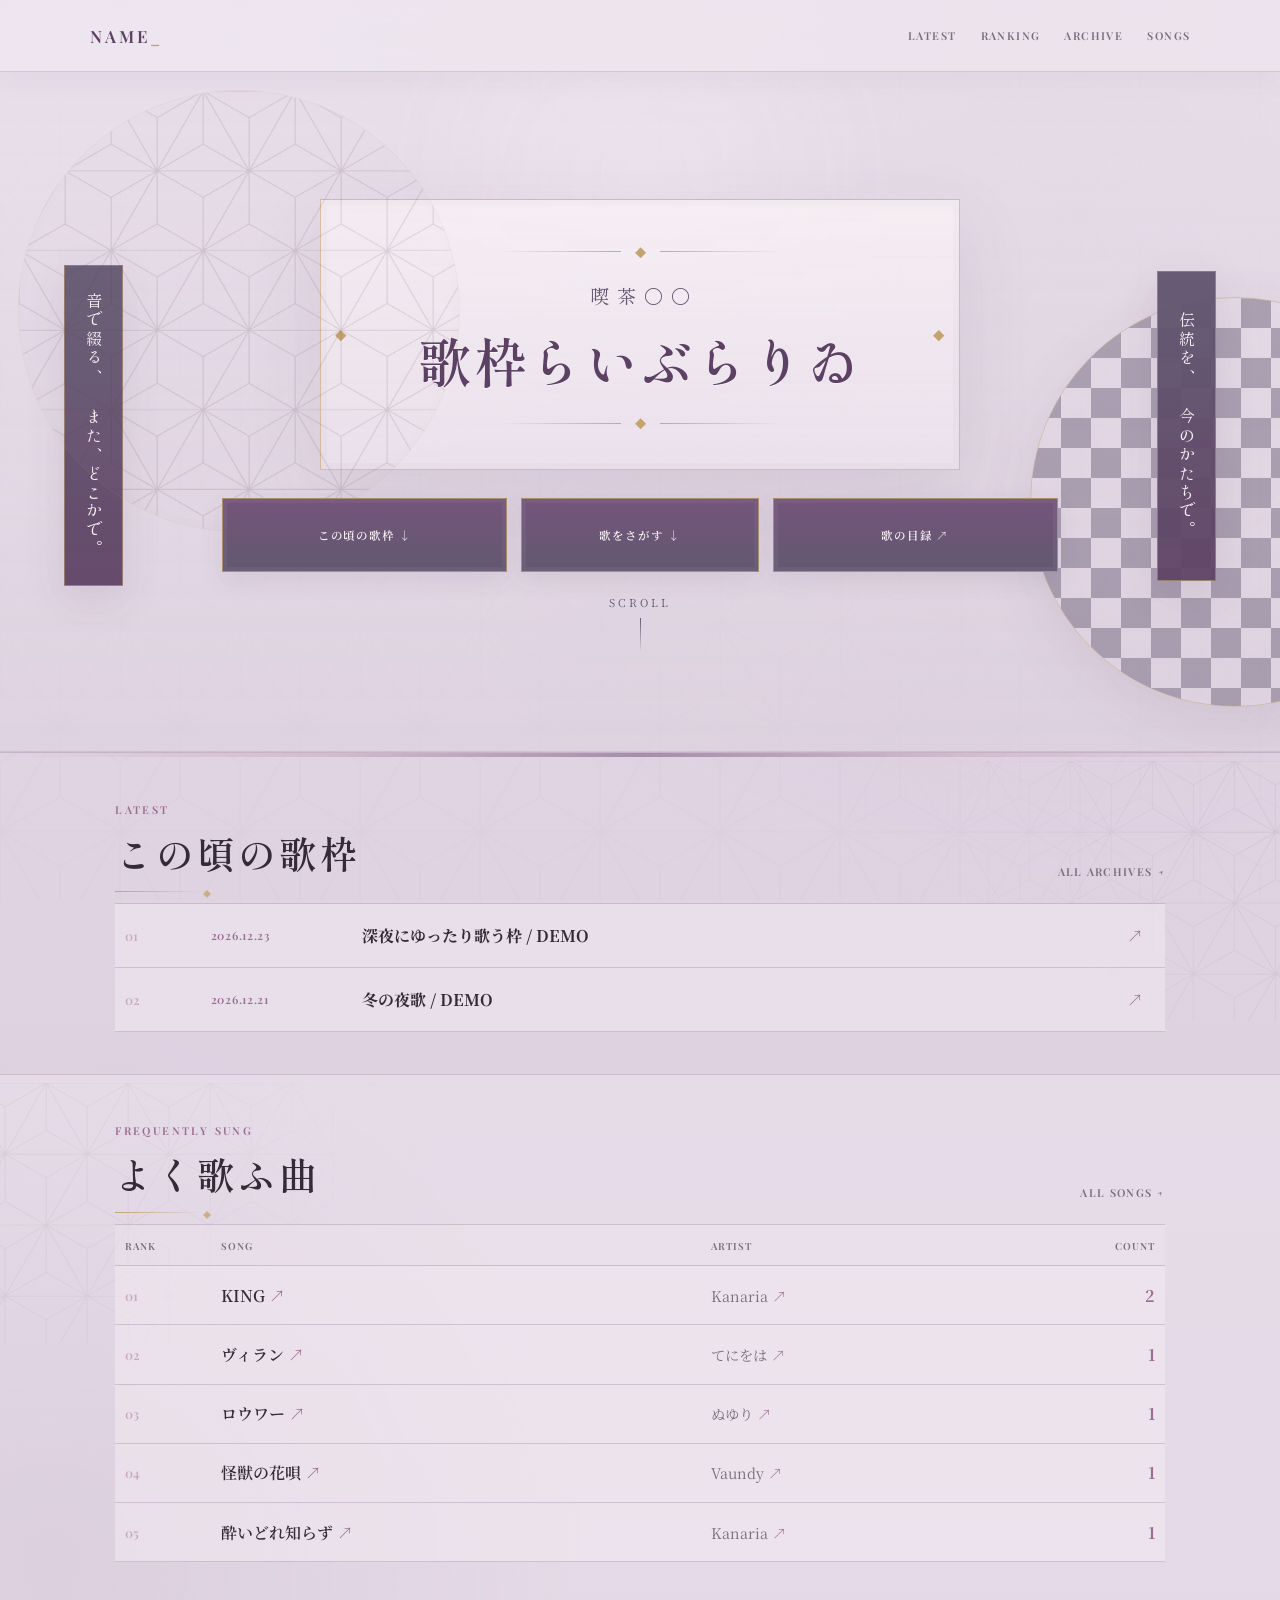
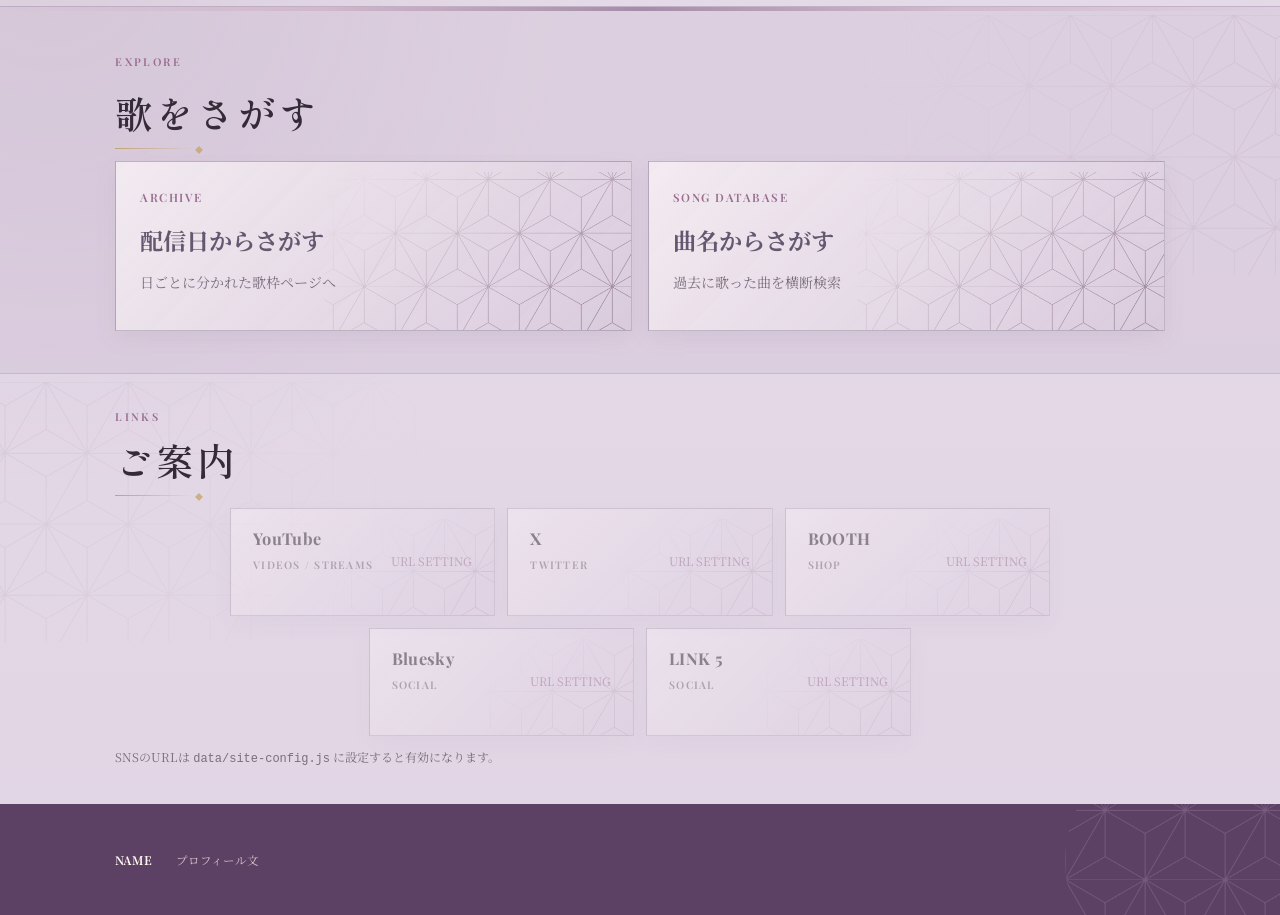
==== commit cf6c26aa: "Add files via upload" ====
--- a/index.html
+++ b/index.html
@@ -40,7 +40,7 @@
     </div>
 
     <div class="heroActions">
-      <a href="#latest" class="primaryButton">LATEST</a>
+      <a href="#latest" class="primaryButton">この頃の歌枠 ↓</a>
       <a href="#explore" class="ghostButton">歌をさがす ↓</a>
       <a href="./songs/" class="ghostButton">歌の目録 ↗</a>
     </div>
@@ -165,7 +165,7 @@
 // Song ranking TOP 10
 const songMap = new Map();
 
-プロフィールS.forEach(archive => {
+ARCHIVES.forEach(archive => {
   archive.songs
     .filter(song => song.type === "song")
     .forEach(song => {
--- a/style.css
+++ b/style.css
@@ -1,9 +1,6 @@
-@import url('https://fonts.googleapis.com/css2?family=Noto+Serif+JP:wght@400;500;600;700&family=Shippori+Mincho:wght@400;500;600;700&family=Playfair+Display:wght@500;600;700&display=swap');
+@import url("https://fonts.googleapis.com/css2?family=Noto+Serif+JP:wght@400;500;600;700&family=Shippori+Mincho:wght@400;500;600;700&family=Playfair+Display:wght@500;600;700&display=swap");
 
 :root{
-  --bg:#f1e9ed;
-  --surface:#faf5f7;
-  --surface2:#e9dfe9;
   --text:#352b38;
   --muted:#7b6d7d;
   --main:#74557B;
@@ -11,21 +8,24 @@
   --accent:#9a6d91;
   --rose:#cba9bd;
   --softrose:#dcc8d5;
-  --cream:#fff9f6;
   --gold:#c3a46d;
   --line:rgba(116,85,123,.24);
 }
-*{box-sizing:border-box}
-html{scroll-behavior:smooth}
+
+*{
+  box-sizing:border-box;
+}
+
+html{
+  scroll-behavior:smooth;
+}
+
 body{
   margin:0;
   color:var(--text);
-  background:
-    radial-gradient(circle at 84% 7%,rgba(204,170,173,.24),transparent 28%),
-    radial-gradient(circle at 3% 62%,rgba(109,76,97,.08),transparent 24%),
-    linear-gradient(180deg,#f5edf1 0%,#f1e9ed 50%,#e9dfe9 100%);
   font-family:"Noto Serif JP","Shippori Mincho",serif;
 }
+
 body::before{
   content:"";
   position:fixed;
@@ -36,162 +36,780 @@
   background-image:url("./assets/asanoha.png");
   background-size:120px 207.846px;
 }
-a{color:inherit;text-decoration:none}
-button,input{font:inherit}
+
+a{
+  color:inherit;
+  text-decoration:none;
+}
+
+button,input{
+  font:inherit;
+}
+
 header{
-  height:72px;padding:0 7vw;display:flex;align-items:center;justify-content:space-between;
-  border-bottom:1px solid var(--line);position:sticky;top:0;z-index:20;
-  background:rgba(248,243,237,.9);backdrop-filter:blur(14px)
-}
-.logo{font:600 1.05rem "Playfair Display",serif;letter-spacing:.18em}
-.logo span{color:var(--accent)}
-nav{display:flex;gap:1.5rem}
-nav a{font:600 .68rem "Playfair Display",serif;letter-spacing:.13em;color:var(--muted)}
-nav a:hover{color:var(--cream)}
-
-.hero{padding:10vw 9vw 8vw;min-height:62vh;display:flex;flex-direction:column;justify-content:center;position:relative;overflow:hidden}
-.hero::after{
-  content:"";position:absolute;right:6vw;top:12%;width:min(31vw,390px);aspect-ratio:1;
-  opacity:.17;border:1px solid rgba(100,87,113,.28);border-radius:50%;
-  background-color:rgba(255,250,244,.5);
-  background-image:url("data:image/svg+xml,%3Csvg xmlns='http://www.w3.org/2000/svg' width='96' height='83.14' viewBox='0 0 96 83.14'%3E%3Cg fill='none' stroke='%23A95D84' stroke-width='1.2'%3E%3Cpath d='M0 0L24 41.57L48 0L72 41.57L96 0M0 83.14L24 41.57L48 83.14L72 41.57L96 83.14M0 0L48 27.71L96 0M0 83.14L48 55.43L96 83.14M0 27.71L24 41.57L0 55.43M96 27.71L72 41.57L96 55.43M48 0V27.71M48 55.43V83.14M24 0V41.57M72 0V41.57M24 41.57V83.14M72 41.57V83.14'/%3E%3C/g%3E%3C/svg%3E");
-  background-size:72px 62.36px;
-}.eyebrow{color:var(--accent);font:600 .68rem "Playfair Display",serif;letter-spacing:.22em}
-.hero h1{font:600 clamp(3.4rem,9vw,8rem)/.92 "Shippori Mincho",serif;letter-spacing:.04em;margin:1rem 0 1.7rem;position:relative;z-index:1}
-.hero h1 em{font-style:normal;color:var(--cream);font-family:"Playfair Display",serif;letter-spacing:.02em}
-.hero p{color:var(--muted);line-height:2.1;max-width:700px;position:relative;z-index:1}
-
-.section{padding:7vw 9vw;border-top:1px solid var(--line);position:relative}
-.section h2{font:600 clamp(2rem,4vw,3.8rem) "Shippori Mincho",serif;letter-spacing:.03em;margin:.5rem 0 2rem}
+  height:72px;
+  padding:0 7vw;
+  display:flex;
+  align-items:center;
+  justify-content:space-between;
+  position:sticky;
+  top:0;
+  z-index:20;
+  backdrop-filter:blur(14px);
+}
+
+.logo{
+  font:600 1.05rem "Playfair Display",serif;
+  letter-spacing:.18em;
+}
+
+nav{
+  display:flex;
+  gap:1.5rem;
+}
+
+nav a{
+  font:600 .68rem "Playfair Display",serif;
+  letter-spacing:.13em;
+  color:var(--muted);
+}
+
+.hero{
+  padding:10vw 9vw 8vw;
+  display:flex;
+  flex-direction:column;
+  justify-content:center;
+  position:relative;
+  overflow:hidden;
+}
+
+.eyebrow{
+  font:600 .68rem "Playfair Display",serif;
+  letter-spacing:.22em;
+}
+
+.hero h1{
+  font:600 clamp(3.4rem,9vw,8rem)/.92 "Shippori Mincho",serif;
+  letter-spacing:.04em;
+  margin:1rem 0 1.7rem;
+  position:relative;
+  z-index:1;
+}
+
+.hero h1 em{
+  font-style:normal;
+  font-family:"Playfair Display",serif;
+  letter-spacing:.02em;
+}
+
+.hero p{
+  color:var(--muted);
+  line-height:2.1;
+  max-width:700px;
+  position:relative;
+  z-index:1;
+}
+
+.section{
+  padding:7vw 9vw;
+  border-top:1px solid var(--line);
+  position:relative;
+}
+
+.section h2{
+  font:600 clamp(2rem,4vw,3.8rem) "Shippori Mincho",serif;
+  letter-spacing:.03em;
+  margin:.5rem 0 2rem;
+}
+
 .section:nth-of-type(even)::before{
-  content:"";position:absolute;left:0;top:0;width:100%;height:6px;opacity:.35;
-  background:repeating-linear-gradient(90deg,var(--main) 0 28px,var(--accent) 28px 31px,transparent 31px 48px)
-}
-.heroActions{display:flex;gap:.8rem;flex-wrap:wrap;margin-top:1.2rem;position:relative;z-index:2}
+  content:"";
+  position:absolute;
+  left:0;
+  top:0;
+  width:100%;
+}
+
+.heroActions{
+  display:flex;
+  gap:.8rem;
+  flex-wrap:wrap;
+  margin-top:1.2rem;
+  position:relative;
+  z-index:2;
+}
+
 .primaryButton,.ghostButton{
-  display:inline-flex;align-items:center;justify-content:center;padding:.95rem 1.2rem;
-  border:1px solid var(--line);font:600 .72rem "Noto Serif JP",serif;letter-spacing:.08em
-}
-.primaryButton{background:var(--main);border-color:var(--main)}
-.ghostButton{background:rgba(255,250,244,.65)}
-.primaryButton:hover,.ghostButton:hover{border-color:var(--accent);background:var(--accent)}
-
-.sectionHead{display:flex;align-items:end;justify-content:space-between;gap:2rem;margin-bottom:2rem}
-.sectionHead h2{margin-bottom:0}
-.textLink,.backlink{color:var(--muted);font:600 .68rem "Playfair Display",serif;letter-spacing:.12em}
-.backlink{display:inline-block;margin-bottom:2rem}
-.textLink:hover,.backlink:hover{color:var(--accent)}
-
-.cards{display:grid;grid-template-columns:repeat(2,minmax(0,1fr));gap:1rem}
-#archiveCards{grid-template-columns:1fr}
+  display:inline-flex;
+  align-items:center;
+  justify-content:center;
+  padding:.95rem 1.2rem;
+  border:1px solid var(--line);
+  font:600 .72rem "Noto Serif JP",serif;
+  letter-spacing:.08em;
+}
+
+.primaryButton{
+  background:var(--main);
+  border-color:var(--main);
+}
+
+.primaryButton:hover,.ghostButton:hover{
+  border-color:var(--accent);
+  background:var(--accent);
+}
+
+.sectionHead{
+  display:flex;
+  align-items:end;
+  justify-content:space-between;
+  gap:2rem;
+  margin-bottom:2rem;
+}
+
+.sectionHead h2{
+  margin-bottom:0;
+}
+
+.textLink,.backlink{
+  color:var(--muted);
+  font:600 .68rem "Playfair Display",serif;
+  letter-spacing:.12em;
+}
+
+.backlink{
+  display:inline-block;
+  margin-bottom:2rem;
+}
+
+.textLink:hover,.backlink:hover{
+  color:var(--accent);
+}
+
+.cards{
+  display:grid;
+  grid-template-columns:repeat(2,minmax(0,1fr));
+  gap:1rem;
+}
+
+#archiveCards{
+  grid-template-columns:1fr;
+}
+
 .card{
-  display:block;border:1px solid var(--line);background:linear-gradient(135deg,rgba(255,250,244,.9),rgba(169,93,132,.055));
-  padding:2rem;min-height:185px;position:relative;overflow:hidden
-}
-.card::after{content:"";position:absolute;right:-24px;bottom:-24px;width:92px;height:92px;border:1px solid rgba(169,93,132,.28);transform:rotate(45deg)}
-.card:hover{border-color:var(--accent);transform:translateY(-2px);transition:.18s}
-.card-date{color:var(--accent);font:600 .72rem "Playfair Display",serif;letter-spacing:.13em}
-.card h3{font-size:1.35rem;margin:1rem 0}
-.card-meta,.muted{color:var(--muted);font-size:.78rem}
-
-.latestList,.rankingTable,.historyList,.artistSongList,.songTableWrap{border-top:1px solid var(--line)}
-.latestRow{display:grid;grid-template-columns:70px 135px 1fr 28px;gap:1rem;align-items:center;padding:1.25rem .6rem;border-bottom:1px solid var(--line)}
-.latestRow:hover,.rankingRow:hover,.historyCard:hover,.artistSongCard:hover{background:rgba(169,93,132,.075)}
-.latestNumber,.rankNumber{color:var(--main);font:600 .8rem "Playfair Display",serif}
-.latestDate{color:var(--accent);font:600 .72rem "Playfair Display",serif;letter-spacing:.06em}
-.latestArrow,.songArrow,.artistSongArrow{color:var(--accent)}
-
-.rankingHead,.rankingRow{display:grid;grid-template-columns:80px minmax(0,1.4fr) minmax(0,1fr) 90px;gap:1rem;align-items:center}
-.rankingHead{padding:.85rem .6rem;border-bottom:1px solid var(--line);color:var(--muted);font:600 .62rem "Playfair Display",serif;letter-spacing:.1em}
-.rankingHead span:last-child,.rankingCount{text-align:right}
-.rankingRow{padding:1.1rem .6rem;border-bottom:1px solid var(--line)}
-.rankingSong{font-weight:600}.rankingArtist{color:var(--muted);font-size:.9rem}
-.rankingSong span,.rankingArtist span,.rankingCount{color:var(--accent)}
-.rankingSong:hover,.rankingArtist:hover{color:var(--cream)}
-
-.socialGrid{display:grid;grid-template-columns:repeat(2,minmax(0,1fr));gap:1rem}
-.socialGrid>.socialCard:last-child:nth-child(odd){grid-column:1/-1;width:calc(50% - .5rem);justify-self:center}
+  display:block;
+  border:1px solid var(--line);
+  background:linear-gradient(135deg,rgba(255,250,244,.9),rgba(169,93,132,.055));
+  padding:2rem;
+  min-height:185px;
+  position:relative;
+  overflow:hidden;
+}
+
+.card::after{
+  content:"";
+  position:absolute;
+}
+
+.card:hover{
+  border-color:var(--accent);
+  transform:translateY(-2px);
+  transition:.18s;
+}
+
+.card-date{
+  color:var(--accent);
+  font:600 .72rem "Playfair Display",serif;
+  letter-spacing:.13em;
+}
+
+.card h3{
+  font-size:1.35rem;
+  margin:1rem 0;
+}
+
+.card-meta,.muted{
+  color:var(--muted);
+  font-size:.78rem;
+}
+
+.latestList,.rankingTable,.historyList,.artistSongList,.songTableWrap{
+  border-top:1px solid var(--line);
+}
+
+.latestRow{
+  display:grid;
+  grid-template-columns:70px 135px 1fr 28px;
+  gap:1rem;
+  align-items:center;
+  padding:1.25rem .6rem;
+  border-bottom:1px solid var(--line);
+}
+
+.latestRow:hover,.rankingRow:hover,.historyCard:hover,.artistSongCard:hover{
+  background:rgba(169,93,132,.075);
+}
+
+.latestNumber,.rankNumber{
+  color:var(--main);
+  font:600 .8rem "Playfair Display",serif;
+}
+
+.latestDate{
+  color:var(--accent);
+  font:600 .72rem "Playfair Display",serif;
+  letter-spacing:.06em;
+}
+
+.latestArrow,.songArrow,.artistSongArrow{
+  color:var(--accent);
+}
+
+.rankingHead,.rankingRow{
+  display:grid;
+  grid-template-columns:80px minmax(0,1.4fr) minmax(0,1fr) 90px;
+  gap:1rem;
+  align-items:center;
+}
+
+.rankingHead{
+  padding:.85rem .6rem;
+  border-bottom:1px solid var(--line);
+  color:var(--muted);
+  font:600 .62rem "Playfair Display",serif;
+  letter-spacing:.1em;
+}
+
+.rankingHead span:last-child,.rankingCount{
+  text-align:right;
+}
+
+.rankingRow{
+  padding:1.1rem .6rem;
+  border-bottom:1px solid var(--line);
+}
+
+.rankingSong{
+  font-weight:600;
+}
+
+.rankingArtist{
+  color:var(--muted);
+  font-size:.9rem;
+}
+
+.rankingSong span,.rankingArtist span,.rankingCount{
+  color:var(--accent);
+}
+
+.rankingSong:hover,.rankingArtist:hover{
+  color:var(--cream);
+}
+
+.socialGrid{
+  display:grid;
+  grid-template-columns:repeat(2,minmax(0,1fr));
+  gap:1rem;
+}
+
+.socialGrid>.socialCard:last-child:nth-child(odd){
+  grid-column:1/-1;
+  width:calc(50% - .5rem);
+  justify-self:center;
+}
+
 .socialCard{
-  min-height:145px;padding:1.5rem;border:1px solid var(--line);background:rgba(255,250,244,.72);
-  display:grid;grid-template-columns:auto 1fr auto;grid-template-rows:auto 1fr;gap:.6rem 1rem
-}
-.socialCard:hover{border-color:var(--accent)}
-.socialIndex{color:var(--main);font:600 .65rem "Playfair Display",serif}
-.socialCard strong{font:600 clamp(1.3rem,3vw,2.2rem) "Playfair Display",serif}
-.socialCard small{grid-column:2;color:var(--muted);font:600 .62rem "Playfair Display",serif;letter-spacing:.1em}
-.socialArrow{grid-column:3;grid-row:1/span 2;align-self:center;color:var(--accent)}
-.socialCardDisabled{opacity:.5}.socialNote{color:var(--muted);font-size:.75rem}
-
-.toolbar{display:grid;grid-template-columns:1fr auto;gap:2rem;align-items:end;margin-bottom:3rem}
-.search span{display:block;color:var(--accent);font-size:.7rem;letter-spacing:.15em;margin-bottom:.7rem}
-.search input{width:100%;background:transparent;color:var(--text);border:0;border-bottom:1px solid var(--line);padding:.9rem 0;font-size:1.15rem;outline:0}
-.search input:focus{border-color:var(--accent)}
-.stats{display:flex;align-items:baseline;gap:.6rem}.stats strong{font:600 2.1rem "Playfair Display";color:var(--accent)}.stats span{color:var(--muted);font-size:.65rem}
-
-.songTableHead,.songDbRow{display:grid;grid-template-columns:minmax(0,1.6fr) minmax(0,1fr) 120px;align-items:center;border-bottom:1px solid var(--line)}
-.sortBtn{padding:1rem;border:0;background:transparent;color:var(--muted);text-align:left;font-weight:600;cursor:pointer}
-.sortBtn:hover,.sortBtn.active{color:var(--cream)}.countHead,.songCount{text-align:right}
-.songTitleLink,.songArtist,.songCount{padding:1.1rem 1rem}.songTitleLink{display:flex;justify-content:space-between;gap:1rem;font-weight:600}
-.songArtist,.songCount{color:var(--muted)}.songTitleLink:hover,.artistLink:hover{color:var(--accent)}
-.artistLink{display:flex;justify-content:space-between;gap:1rem}
-
-.playerHead{display:flex;justify-content:space-between;align-items:end;gap:2rem;margin-bottom:2rem}
-.playerHead h2,#archiveTitle{margin:.5rem 0;font:600 clamp(1.8rem,3vw,2.8rem) "Shippori Mincho",serif;line-height:1.3;letter-spacing:.02em}
-.share{background:var(--main);color:#fff;border:1px solid var(--main);padding:.95rem 1.2rem;font-weight:600;cursor:pointer}.share:hover{background:var(--accent);border-color:var(--accent)}
-.playerLayout{display:grid;grid-template-columns:minmax(0,1.8fr) minmax(280px,.8fr);gap:1rem}
-.video{aspect-ratio:16/9;background:#000}.video iframe,#player{width:100%;height:100%}
-.setlist{background:var(--surface);border:1px solid var(--line);overflow:auto}
-.setlistHead{display:flex;justify-content:space-between;padding:1rem;border-bottom:1px solid var(--line);color:var(--accent);font-size:.68rem;letter-spacing:.1em}
-.track{width:100%;display:grid;grid-template-columns:65px 1fr;padding:1rem;border:0;border-bottom:1px solid var(--line);background:transparent;color:var(--muted);text-align:left;cursor:pointer}
-.track:hover,.track.active{background:rgba(169,93,132,.08);color:var(--text)}
-.time{color:var(--accent);font:600 .7rem "Playfair Display",serif}.trackArtist{color:var(--muted);font-size:.82em}
-
-.historyHero{padding-top:6vw}.historyTitle{font:600 clamp(2.7rem,7vw,6rem)/1 "Shippori Mincho",serif;margin:1rem 0 2rem}
-.historyMeta{display:flex;gap:3rem;flex-wrap:wrap}.historyMeta div{display:flex;flex-direction:column;gap:.45rem}.historyMeta span{color:var(--accent);font-size:.65rem;letter-spacing:.12em}.historyMeta i{font-style:normal;color:var(--accent)}
-.historyCard{display:grid;grid-template-columns:150px 1fr 110px;gap:1rem;align-items:center;padding:1.2rem 1rem;border-bottom:1px solid var(--line)}
-.historyDate{color:var(--accent);font-size:.75rem}.historyArchiveTitle{font-weight:600}.historyListen{text-align:right;color:var(--muted);font-size:.68rem}
-.artistSongCard{display:grid;grid-template-columns:1fr 180px 28px;gap:1rem;align-items:center;padding:1.15rem 1rem;border-bottom:1px solid var(--line)}
-.artistSongTitle{font-weight:600}.artistSongCount{text-align:right;color:var(--muted);font-size:.7rem}
-
-.toast{position:fixed;right:24px;bottom:24px;z-index:100;max-width:min(420px,calc(100vw - 32px));padding:.95rem 1.1rem;border:1px solid var(--line);background:rgba(53,47,56,.96);box-shadow:0 14px 40px rgba(53,47,56,.18);font-size:.82rem;opacity:0;transform:translateY(14px);pointer-events:none;transition:.2s}
-.toast::before{content:"✓";margin-right:.55rem;color:var(--accent);font-weight:700}.toast.error::before{content:"!";color:var(--accent)}.toast.show{opacity:1;transform:translateY(0)}
-
-footer{padding:3rem 9vw;border-top:1px solid var(--line);display:flex;gap:1.5rem;color:var(--muted);font-size:.72rem}footer b{color:var(--cream)}
-
-@media(max-width:760px){
-  header{padding:0 5vw}nav{gap:.8rem}nav a{font-size:.58rem}
-  .hero{padding:20vw 7vw 14vw}.hero h1{font-size:15vw}.hero::after{opacity:.07;width:55vw}
-  .section{padding:14vw 6vw}.cards{grid-template-columns:1fr}.toolbar{grid-template-columns:1fr}.stats{display:none}
-  .heroActions{flex-direction:column}.sectionHead{align-items:start;flex-direction:column;gap:.8rem}
-  .latestRow{grid-template-columns:42px 105px 1fr 20px;padding:1rem .25rem}.latestTitle{font-size:.88rem}
-  .rankingHead,.rankingRow{grid-template-columns:42px minmax(0,1fr) 68px}.rankingHead span:nth-child(3),.rankingArtist{display:none}
-  .socialGrid{grid-template-columns:1fr}.socialGrid>.socialCard:last-child:nth-child(odd){grid-column:auto;width:100%}
-  .songTableHead,.songDbRow{grid-template-columns:minmax(0,1.3fr) minmax(0,1fr) 72px}.sortBtn,.songTitleLink,.songArtist,.songCount{padding:.95rem .6rem}
-  .playerHead{align-items:start;flex-direction:column}.playerLayout{grid-template-columns:1fr}#archiveTitle{font-size:clamp(1.55rem,7vw,2.15rem)}
-  .historyCard{grid-template-columns:105px 1fr}.historyListen{grid-column:2;text-align:left}
-  .artistSongCard{grid-template-columns:1fr 95px 22px;padding:.95rem .6rem}
-  .toast{right:16px;bottom:16px;left:16px;max-width:none}footer{flex-wrap:wrap}
-}
-
-.toast{color:#fffaf4}
-
-
-/* ===== v3 / approved palette + true 麻の葉 direction ===== */
+  min-height:145px;
+  padding:1.5rem;
+  border:1px solid var(--line);
+  background:rgba(255,250,244,.72);
+  display:grid;
+  grid-template-columns:auto 1fr auto;
+  grid-template-rows:auto 1fr;
+  gap:.6rem 1rem;
+}
+
+.socialCard:hover{
+  border-color:var(--accent);
+}
+
+.socialIndex{
+  color:var(--main);
+  font:600 .65rem "Playfair Display",serif;
+}
+
+.socialCard strong{
+  font:600 clamp(1.3rem,3vw,2.2rem) "Playfair Display",serif;
+}
+
+.socialCard small{
+  grid-column:2;
+  color:var(--muted);
+  font:600 .62rem "Playfair Display",serif;
+  letter-spacing:.1em;
+}
+
+.socialArrow{
+  grid-column:3;
+  grid-row:1/span 2;
+  align-self:center;
+  color:var(--accent);
+}
+
+.socialCardDisabled{
+  opacity:.5;
+}
+
+.socialNote{
+  color:var(--muted);
+  font-size:.75rem;
+}
+
+.toolbar{
+  display:grid;
+  grid-template-columns:1fr auto;
+  gap:2rem;
+  align-items:end;
+  margin-bottom:3rem;
+}
+
+.search span{
+  display:block;
+  color:var(--accent);
+  font-size:.7rem;
+  letter-spacing:.15em;
+  margin-bottom:.7rem;
+}
+
+.search input{
+  width:100%;
+  background:transparent;
+  color:var(--text);
+  border:0;
+  border-bottom:1px solid var(--line);
+  padding:.9rem 0;
+  font-size:1.15rem;
+  outline:0;
+}
+
+.search input:focus{
+  border-color:var(--accent);
+}
+
+.stats{
+  display:flex;
+  align-items:baseline;
+  gap:.6rem;
+}
+
+.stats strong{
+  font:600 2.1rem "Playfair Display";
+  color:var(--accent);
+}
+
+.stats span{
+  color:var(--muted);
+  font-size:.65rem;
+}
+
+.songTableHead,.songDbRow{
+  display:grid;
+  grid-template-columns:minmax(0,1.6fr) minmax(0,1fr) 120px;
+  align-items:center;
+  border-bottom:1px solid var(--line);
+}
+
+.sortBtn{
+  padding:1rem;
+  border:0;
+  background:transparent;
+  color:var(--muted);
+  text-align:left;
+  font-weight:600;
+  cursor:pointer;
+}
+
+.sortBtn:hover,.sortBtn.active{
+  color:var(--cream);
+}
+
+.countHead,.songCount{
+  text-align:right;
+}
+
+.songTitleLink,.songArtist,.songCount{
+  padding:1.1rem 1rem;
+}
+
+.songTitleLink{
+  display:flex;
+  justify-content:space-between;
+  gap:1rem;
+  font-weight:600;
+}
+
+.songArtist,.songCount{
+  color:var(--muted);
+}
+
+.songTitleLink:hover,.artistLink:hover{
+  color:var(--accent);
+}
+
+.artistLink{
+  display:flex;
+  justify-content:space-between;
+  gap:1rem;
+}
+
+.playerHead{
+  display:flex;
+  justify-content:space-between;
+  align-items:end;
+  gap:2rem;
+  margin-bottom:2rem;
+}
+
+.playerHead h2,#archiveTitle{
+  margin:.5rem 0;
+  font:600 clamp(1.8rem,3vw,2.8rem) "Shippori Mincho",serif;
+  line-height:1.3;
+  letter-spacing:.02em;
+}
+
+.share{
+  background:var(--main);
+  color:#fff;
+  border:1px solid var(--main);
+  padding:.95rem 1.2rem;
+  font-weight:600;
+  cursor:pointer;
+}
+
+.share:hover{
+  background:var(--accent);
+  border-color:var(--accent);
+}
+
+.playerLayout{
+  display:grid;
+  grid-template-columns:minmax(0,1.8fr) minmax(280px,.8fr);
+  gap:1rem;
+}
+
+.video{
+  aspect-ratio:16/9;
+  background:#000;
+}
+
+.video iframe,#player{
+  width:100%;
+  height:100%;
+}
+
+.setlist{
+  border:1px solid var(--line);
+  overflow:auto;
+}
+
+.setlistHead{
+  display:flex;
+  justify-content:space-between;
+  padding:1rem;
+  border-bottom:1px solid var(--line);
+  color:var(--accent);
+  font-size:.68rem;
+  letter-spacing:.1em;
+}
+
+.track{
+  width:100%;
+  display:grid;
+  grid-template-columns:65px 1fr;
+  padding:1rem;
+  border:0;
+  border-bottom:1px solid var(--line);
+  background:transparent;
+  color:var(--muted);
+  text-align:left;
+  cursor:pointer;
+}
+
+.track:hover,.track.active{
+  color:var(--text);
+}
+
+.time{
+  color:var(--accent);
+  font:600 .7rem "Playfair Display",serif;
+}
+
+.trackArtist{
+  color:var(--muted);
+  font-size:.82em;
+}
+
+.historyHero{
+  padding-top:6vw;
+}
+
+.historyTitle{
+  font:600 clamp(2.7rem,7vw,6rem)/1 "Shippori Mincho",serif;
+  margin:1rem 0 2rem;
+}
+
+.historyMeta{
+  display:flex;
+  gap:3rem;
+  flex-wrap:wrap;
+}
+
+.historyMeta div{
+  display:flex;
+  flex-direction:column;
+  gap:.45rem;
+}
+
+.historyMeta span{
+  color:var(--accent);
+  font-size:.65rem;
+  letter-spacing:.12em;
+}
+
+.historyMeta i{
+  font-style:normal;
+  color:var(--accent);
+}
+
+.historyCard{
+  display:grid;
+  grid-template-columns:150px 1fr 110px;
+  gap:1rem;
+  align-items:center;
+  padding:1.2rem 1rem;
+  border-bottom:1px solid var(--line);
+}
+
+.historyDate{
+  color:var(--accent);
+  font-size:.75rem;
+}
+
+.historyArchiveTitle{
+  font-weight:600;
+}
+
+.historyListen{
+  text-align:right;
+  color:var(--muted);
+  font-size:.68rem;
+}
+
+.artistSongCard{
+  display:grid;
+  grid-template-columns:1fr 180px 28px;
+  gap:1rem;
+  align-items:center;
+  padding:1.15rem 1rem;
+  border-bottom:1px solid var(--line);
+}
+
+.artistSongTitle{
+  font-weight:600;
+}
+
+.artistSongCount{
+  text-align:right;
+  color:var(--muted);
+  font-size:.7rem;
+}
+
+.toast{
+  position:fixed;
+  right:24px;
+  bottom:24px;
+  z-index:100;
+  max-width:min(420px,calc(100vw - 32px));
+  padding:.95rem 1.1rem;
+  border:1px solid var(--line);
+  box-shadow:0 14px 40px rgba(53,47,56,.18);
+  font-size:.82rem;
+  opacity:0;
+  transform:translateY(14px);
+  pointer-events:none;
+  transition:.2s;
+}
+
+.toast::before{
+  content:"✓";
+  margin-right:.55rem;
+  color:var(--accent);
+  font-weight:700;
+}
+
+.toast.error::before{
+  content:"!";
+  color:var(--accent);
+}
+
+.toast.show{
+  opacity:1;
+  transform:translateY(0);
+}
+
+footer{
+  padding:3rem 9vw;
+  display:flex;
+  gap:1.5rem;
+  font-size:.72rem;
+}
+
+@media (max-width:760px){
+  header{
+    padding:0 5vw;
+  }
+
+  nav{
+    gap:.8rem;
+  }
+
+  nav a{
+    font-size:.58rem;
+  }
+
+  .hero{
+    padding:20vw 7vw 14vw;
+  }
+
+  .hero h1{
+    font-size:15vw;
+  }
+
+  .hero::after{
+    opacity:.07;
+    width:55vw;
+  }
+
+  .section{
+    padding:14vw 6vw;
+  }
+
+  .cards{
+    grid-template-columns:1fr;
+  }
+
+  .toolbar{
+    grid-template-columns:1fr;
+  }
+
+  .stats{
+    display:none;
+  }
+
+  .heroActions{
+    flex-direction:column;
+  }
+
+  .sectionHead{
+    align-items:start;
+    flex-direction:column;
+    gap:.8rem;
+  }
+
+  .latestRow{
+    grid-template-columns:42px 105px 1fr 20px;
+    padding:1rem .25rem;
+  }
+
+  .latestTitle{
+    font-size:.88rem;
+  }
+
+  .rankingHead,.rankingRow{
+    grid-template-columns:42px minmax(0,1fr) 68px;
+  }
+
+  .rankingHead span:nth-child(3),.rankingArtist{
+    display:none;
+  }
+
+  .socialGrid{
+    grid-template-columns:1fr;
+  }
+
+  .socialGrid>.socialCard:last-child:nth-child(odd){
+    grid-column:auto;
+    width:100%;
+  }
+
+  .songTableHead,.songDbRow{
+    grid-template-columns:minmax(0,1.3fr) minmax(0,1fr) 72px;
+  }
+
+  .sortBtn,.songTitleLink,.songArtist,.songCount{
+    padding:.95rem .6rem;
+  }
+
+  .playerHead{
+    align-items:start;
+    flex-direction:column;
+  }
+
+  .playerLayout{
+    grid-template-columns:1fr;
+  }
+
+  #archiveTitle{
+    font-size:clamp(1.55rem,7vw,2.15rem);
+  }
+
+  .historyCard{
+    grid-template-columns:105px 1fr;
+  }
+
+  .historyListen{
+    grid-column:2;
+    text-align:left;
+  }
+
+  .artistSongCard{
+    grid-template-columns:1fr 95px 22px;
+    padding:.95rem .6rem;
+  }
+
+  .toast{
+    right:16px;
+    bottom:16px;
+    left:16px;
+    max-width:none;
+  }
+
+  footer{
+    flex-wrap:wrap;
+  }
+}
+
 header{
-  background:rgba(248,242,237,.90);
   border-bottom:1px solid rgba(109,76,97,.20);
   box-shadow:0 8px 30px rgba(90,59,84,.05);
 }
-.logo{color:var(--deep)}
-.logo span{color:var(--gold)}
-nav a:hover{color:var(--accent)}
+
+.logo{
+  color:var(--deep);
+}
+
+.logo span{
+  color:var(--gold);
+}
+
+nav a:hover{
+  color:var(--accent);
+}
 
 .hero{
   min-height:64vh;
-  background:
-    linear-gradient(90deg,rgba(255,250,245,.82),rgba(255,250,245,.36)),
-    radial-gradient(circle at 76% 42%,rgba(204,170,173,.18),transparent 32%);
-}
+}
+
 .hero::before{
   content:"";
   position:absolute;
@@ -205,6 +823,7 @@
   background-size:86px auto;
   border:1px solid rgba(109,76,97,.18);
 }
+
 .hero::after{
   content:"";
   position:absolute;
@@ -214,22 +833,25 @@
   aspect-ratio:1;
   border-radius:50%;
   opacity:.18;
-  background-color:rgba(204,170,173,.18);
   background-image:url("./assets/asanoha.png");
   background-size:92px auto;
   border:1px solid rgba(109,76,97,.22);
   transform:none;
 }
-.hero h1{color:var(--deep);text-shadow:0 1px 0 rgba(255,255,255,.45)}
-.hero h1 em{color:var(--accent)}
-.eyebrow{color:var(--accent)}
-
-.section{
-  background:rgba(255,250,245,.43);
-}
-.section:nth-of-type(even){
-  background:rgba(248,242,237,.58);
-}
+
+.hero h1{
+  color:var(--deep);
+  text-shadow:0 1px 0 rgba(255,255,255,.45);
+}
+
+.hero h1 em{
+  color:var(--accent);
+}
+
+.eyebrow{
+  color:var(--accent);
+}
+
 .section:nth-of-type(even)::before{
   height:4px;
   opacity:.55;
@@ -237,27 +859,28 @@
 }
 
 .primaryButton,.share{
-  background:linear-gradient(180deg,#755368,#64455c);
   border-color:var(--deep);
   box-shadow:inset 0 0 0 1px rgba(255,255,255,.16),0 5px 14px rgba(90,59,84,.12);
 }
+
 .primaryButton:hover,.share:hover{
   background:var(--accent);
 }
+
 .ghostButton{
-  background:rgba(255,250,245,.78);
   color:var(--deep);
   border-color:rgba(109,76,97,.34);
 }
+
 .ghostButton:hover{
   color:#fff;
   background:var(--accent);
 }
 
 .card,.socialCard{
-  background:rgba(255,250,245,.72);
   box-shadow:0 8px 28px rgba(90,59,84,.045);
 }
+
 .card::after{
   width:110px;
   height:110px;
@@ -269,13 +892,23 @@
   background-image:url("./assets/asanoha.png");
   background-size:70px auto;
 }
-.card-date,.latestDate,.historyDate,.time{color:var(--accent)}
-.latestNumber,.rankNumber,.socialIndex{color:var(--rose)}
-.rankingSong span,.rankingArtist span,.rankingCount,.songArrow,.artistSongArrow,.latestArrow{color:var(--accent)}
+
+.card-date,.latestDate,.historyDate,.time{
+  color:var(--accent);
+}
+
+.latestNumber,.rankNumber,.socialIndex{
+  color:var(--rose);
+}
+
+.rankingSong span,.rankingArtist span,.rankingCount,.songArrow,.artistSongArrow,.latestArrow{
+  color:var(--accent);
+}
 
 .rankingRow,.latestRow,.historyCard,.artistSongCard{
   background:rgba(255,250,245,.30);
 }
+
 .rankingRow:hover,.latestRow:hover,.historyCard:hover,.artistSongCard:hover{
   background:rgba(204,170,173,.13);
 }
@@ -284,6 +917,7 @@
   position:relative;
   overflow:hidden;
 }
+
 .socialCard::after{
   content:"";
   position:absolute;
@@ -299,20 +933,30 @@
 .songTableWrap,.latestList,.rankingTable,.historyList,.artistSongList{
   background:rgba(255,250,245,.30);
 }
-.songDbRow:hover{background:rgba(204,170,173,.11)}
-.sortBtn:hover,.sortBtn.active,.songTitleLink:hover,.artistLink:hover{color:var(--accent)}
-
-.setlist{background:rgba(248,242,237,.92)}
-.track:hover,.track.active{background:rgba(204,170,173,.15)}
-.video{box-shadow:0 14px 36px rgba(90,59,84,.12)}
+
+.songDbRow:hover{
+  background:rgba(204,170,173,.11);
+}
+
+.sortBtn:hover,.sortBtn.active,.songTitleLink:hover,.artistLink:hover{
+  color:var(--accent);
+}
+
+.track:hover,.track.active{
+  background:rgba(204,170,173,.15);
+}
+
+.video{
+  box-shadow:0 14px 36px rgba(90,59,84,.12);
+}
 
 footer{
   position:relative;
   overflow:hidden;
-  background:var(--deep);
   color:#d8c5cd;
   border-top:0;
 }
+
 footer::after{
   content:"";
   position:absolute;
@@ -326,96 +970,100 @@
   background-size:80px auto;
   filter:brightness(3);
 }
-footer b{color:#fff7f0}
+
+footer b{
+  color:#fff7f0;
+}
 
 .toast{
-  background:rgba(90,59,84,.96);
   color:#fffaf5;
   border-color:rgba(255,255,255,.15);
 }
 
-@media(max-width:760px){
-  .hero::before{width:145px;height:145px;left:-70px;opacity:.13}
-  .hero::after{width:62vw;right:-26vw;top:1%;opacity:.12}
-}
-
-
-/* ===== v5 / #74557B palette study ===== */
-body{
-  background:
-    radial-gradient(circle at 84% 7%,rgba(203,169,189,.25),transparent 28%),
-    radial-gradient(circle at 3% 62%,rgba(116,85,123,.09),transparent 24%),
-    linear-gradient(180deg,#f7f0f3 0%,#f1e9ed 50%,#e9dfe9 100%);
-}
-header{background:rgba(250,245,247,.91)}
-.hero{
-  background:
-    linear-gradient(90deg,rgba(255,249,246,.84),rgba(255,249,246,.38)),
-    radial-gradient(circle at 76% 42%,rgba(203,169,189,.20),transparent 32%);
-}
-.hero::after{background-color:rgba(203,169,189,.20)}
-.section{background:rgba(255,249,246,.46)}
-.section:nth-of-type(even){background:rgba(250,245,247,.62)}
+@media (max-width:760px){
+  .hero::before{
+    width:145px;
+    height:145px;
+    left:-70px;
+    opacity:.13;
+  }
+
+  .hero::after{
+    width:62vw;
+    right:-26vw;
+    top:1%;
+    opacity:.12;
+  }
+}
+
+.hero::after{
+  background-color:rgba(203,169,189,.20);
+}
+
 .primaryButton,.share{
   background:linear-gradient(180deg,#806087,#684a70);
 }
-.card,.socialCard{background:rgba(255,249,246,.76)}
-.rankingRow,.latestRow,.historyCard,.artistSongCard,
-.songTableWrap,.latestList,.rankingTable,.historyList,.artistSongList{
-  background:rgba(255,249,246,.33);
-}
+
 .rankingRow:hover,.latestRow:hover,.historyCard:hover,.artistSongCard:hover,
 .songDbRow:hover,.track:hover,.track.active{
   background:rgba(203,169,189,.15);
 }
-.setlist{background:rgba(250,245,247,.94)}
-footer{background:#5d4164}
-.toast{background:rgba(93,65,100,.97)}
-
-
-/* ===== v6 / lavender background adjustment ===== */
+
+footer{
+  background:#5d4164;
+}
+
+.toast{
+  background:rgba(93,65,100,.97);
+}
+
 :root{
   --bg:#ddd1df;
   --surface:#eee5ef;
   --surface2:#d8c9dc;
   --cream:#f8f1f5;
 }
+
 body{
-  background:
-    radial-gradient(circle at 84% 7%,rgba(154,109,145,.22),transparent 30%),
+  background:radial-gradient(circle at 84% 7%,rgba(154,109,145,.22),transparent 30%),
     radial-gradient(circle at 4% 62%,rgba(116,85,123,.16),transparent 27%),
     linear-gradient(180deg,#e8dfea 0%,#ddd1df 52%,#d5c6da 100%);
 }
+
 header{
   background:rgba(238,229,239,.92);
 }
+
 .hero{
-  background:
-    linear-gradient(90deg,rgba(239,230,240,.80),rgba(221,209,223,.56)),
+  background:linear-gradient(90deg,rgba(239,230,240,.80),rgba(221,209,223,.56)),
     radial-gradient(circle at 76% 42%,rgba(203,169,189,.25),transparent 34%);
 }
+
 .section{
   background:rgba(239,230,240,.48);
 }
+
 .section:nth-of-type(even){
   background:rgba(222,209,225,.54);
 }
+
 .card,.socialCard{
   background:rgba(244,236,242,.68);
 }
+
 .rankingRow,.latestRow,.historyCard,.artistSongCard,
 .songTableWrap,.latestList,.rankingTable,.historyList,.artistSongList{
   background:rgba(239,230,240,.38);
 }
+
 .setlist{
   background:rgba(238,229,239,.92);
 }
+
 .ghostButton{
   background:rgba(244,236,242,.68);
 }
 
-
-/* ===== v7 / Taisho hero + #625870 ichimatsu ===== */
 .hero-v7{
   position:relative;
   min-height:680px;
@@ -427,19 +1075,18 @@
   align-items:center;
   isolation:isolate;
   border-bottom:1px solid rgba(116,85,123,.22);
-  background:
-    radial-gradient(circle at 50% 15%,rgba(255,255,255,.16),transparent 30%),
+  background:radial-gradient(circle at 50% 15%,rgba(255,255,255,.16),transparent 30%),
     linear-gradient(180deg,rgba(232,223,234,.88),rgba(221,209,223,.80));
 }
+
 .hero-v7::before{
-  content:"";
   position:absolute;
   inset:0;
   z-index:-3;
-  background-image:url("./assets/asanoha.png");
   background-size:118px auto;
   opacity:.10;
 }
+
 .hero-v7::after{
   content:"";
   position:absolute;
@@ -448,6 +1095,7 @@
   box-shadow:inset 0 0 0 6px rgba(116,85,123,.035);
   pointer-events:none;
 }
+
 .heroPattern{
   position:absolute;
   z-index:-1;
@@ -458,19 +1106,19 @@
   border:1px solid rgba(195,164,109,.48);
   box-shadow:0 18px 55px rgba(93,65,100,.10);
 }
+
 .heroPattern::before{
   content:"";
   position:absolute;
   inset:0;
-  background:
-    linear-gradient(45deg,#625870 25%,transparent 25%,transparent 75%,#625870 75%),
+  background:linear-gradient(45deg,#625870 25%,transparent 25%,transparent 75%,#625870 75%),
     linear-gradient(45deg,#625870 25%,transparent 25%,transparent 75%,#625870 75%);
   background-position:0 0,30px 30px;
   background-size:60px 60px;
   opacity:.44;
 }
+
 .heroPattern::after{
-  content:"";
   position:absolute;
   inset:0;
   background-image:url("./assets/asanoha.png");
@@ -478,8 +1126,16 @@
   opacity:.22;
   mix-blend-mode:multiply;
 }
-.heroPattern-left{left:-150px;top:90px}
-.heroPattern-right{right:-160px;bottom:44px}
+
+.heroPattern-left{
+  left:-150px;
+  top:90px;
+}
+
+.heroPattern-right{
+  right:-160px;
+  bottom:44px;
+}
 
 .heroCenter{
   width:min(860px,100%);
@@ -487,8 +1143,8 @@
   text-align:center;
   position:relative;
 }
+
 .heroEyebrow{
-  display:flex;
   justify-content:center;
   align-items:center;
   gap:18px;
@@ -498,11 +1154,13 @@
   font-size:.78rem;
   color:#625870;
 }
+
 .heroEyebrow i{
   color:var(--gold);
   font-style:normal;
   font-size:.7em;
 }
+
 .heroTitleFrame{
   position:relative;
   width:min(640px,100%);
@@ -510,10 +1168,10 @@
   padding:44px clamp(24px,5vw,56px) 38px;
   background:linear-gradient(180deg,rgba(248,241,245,.82),rgba(238,229,239,.70));
   border:1px solid rgba(195,164,109,.62);
-  box-shadow:
-    0 24px 70px rgba(93,65,100,.10),
+  box-shadow:0 24px 70px rgba(93,65,100,.10),
     inset 0 0 0 6px rgba(116,85,123,.028);
 }
+
 .heroTitleFrame::before,.heroTitleFrame::after{
   content:"◆";
   position:absolute;
@@ -522,15 +1180,19 @@
   color:var(--gold);
   font-size:.72rem;
 }
-.heroTitleFrame::before{left:14px}
-.heroTitleFrame::after{right:14px}
+
+.heroTitleFrame::before{
+  left:14px;
+}
+
+.heroTitleFrame::after{
+  right:14px;
+}
+
 .heroKissa{
   font-family:"Shippori Mincho","Noto Serif JP",serif;
-  letter-spacing:.35em;
-  font-size:.9rem;
-  color:#625870;
-  margin-bottom:14px;
-}
+}
+
 .hero-v7 h1{
   margin:0;
   color:var(--deep);
@@ -541,6 +1203,7 @@
   text-indent:.22em;
   line-height:1.08;
 }
+
 .heroOfficial{
   margin-top:10px;
   font-family:"Playfair Display","Times New Roman",serif;
@@ -549,6 +1212,7 @@
   color:#625870;
   font-size:.95rem;
 }
+
 .heroRule{
   display:flex;
   align-items:center;
@@ -558,14 +1222,22 @@
   width:min(280px,72%);
   color:var(--gold);
 }
+
 .heroRule::before,.heroRule::after{
   content:"";
   height:1px;
   flex:1;
   background:linear-gradient(90deg,transparent,rgba(195,164,109,.9));
 }
-.heroRule::after{background:linear-gradient(90deg,rgba(195,164,109,.9),transparent)}
-.heroRule span{font-size:.7rem}
+
+.heroRule::after{
+  background:linear-gradient(90deg,rgba(195,164,109,.9),transparent);
+}
+
+.heroRule span{
+  font-size:.7rem;
+}
+
 .heroCatchcopy{
   margin:0;
   color:var(--text);
@@ -573,6 +1245,7 @@
   letter-spacing:.12em;
   line-height:1.9;
 }
+
 .heroSide{
   writing-mode:vertical-rl;
   display:flex;
@@ -589,9 +1262,19 @@
   line-height:1.8;
   box-shadow:0 14px 40px rgba(93,65,100,.12);
 }
-.heroSide span+span{margin-top:1.1em}
-.heroSide-left{justify-self:start}
-.heroSide-right{justify-self:end}
+
+.heroSide span+span{
+  margin-top:1.1em;
+}
+
+.heroSide-left{
+  justify-self:start;
+}
+
+.heroSide-right{
+  justify-self:end;
+}
+
 .hero-v7 .heroActions{
   display:grid;
   grid-template-columns:1.08fr .9fr 1.08fr;
@@ -599,6 +1282,7 @@
   margin:28px auto 0;
   width:min(860px,100%);
 }
+
 .hero-v7 .heroActions a{
   min-height:74px;
   display:flex;
@@ -609,8 +1293,16 @@
   border:1px solid rgba(195,164,109,.65);
   box-shadow:inset 0 0 0 4px rgba(255,255,255,.05);
 }
-.hero-v7 .primaryButton{background:linear-gradient(180deg,#74557B,#5d4164)}
-.hero-v7 .ghostButton{background:rgba(248,241,245,.68);color:#5d4164}
+
+.hero-v7 .primaryButton{
+  background:linear-gradient(180deg,#74557B,#5d4164);
+}
+
+.hero-v7 .ghostButton{
+  background:rgba(248,241,245,.68);
+  color:#5d4164;
+}
+
 .heroScroll{
   display:flex;
   align-items:center;
@@ -622,6 +1314,7 @@
   letter-spacing:.28em;
   color:#625870;
 }
+
 .heroScroll i{
   display:block;
   width:1px;
@@ -630,31 +1323,66 @@
 }
 
 @media (max-width:900px){
-  .hero-v7{grid-template-columns:1fr;min-height:auto;padding-top:62px}
-  .heroSide{display:none}
-  .heroPattern{width:280px;height:280px;opacity:.70}
-  .heroPattern-left{left:-160px;top:50px}
-  .heroPattern-right{right:-150px;bottom:10px}
-}
+  .hero-v7{
+    grid-template-columns:1fr;
+    min-height:auto;
+    padding-top:62px;
+  }
+
+  .heroSide{
+    display:none;
+  }
+
+  .heroPattern{
+    width:280px;
+    height:280px;
+    opacity:.70;
+  }
+
+  .heroPattern-left{
+    left:-160px;
+    top:50px;
+  }
+
+  .heroPattern-right{
+    right:-150px;
+    bottom:10px;
+  }
+}
+
 @media (max-width:640px){
-  .hero-v7{padding:50px 18px 38px}
-  .hero-v7::after{inset:10px}
-  .heroTitleFrame{padding:34px 22px 30px}
-  .hero-v7 h1{font-size:clamp(2.7rem,16vw,4.6rem);letter-spacing:.14em;text-indent:.14em}
-  .hero-v7 .heroActions{grid-template-columns:1fr}
-  .hero-v7 .heroActions a{min-height:62px}
-}
-
-
-/* ===== v8 / circular accent cleanup ===== */
-/* 円形アクセントは #625870 の市松模様だけにする */
+  .hero-v7{
+    padding:50px 18px 38px;
+  }
+
+  .hero-v7::after{
+    inset:10px;
+  }
+
+  .heroTitleFrame{
+    padding:34px 22px 30px;
+  }
+
+  .hero-v7 h1{
+    font-size:clamp(2.7rem,16vw,4.6rem);
+    letter-spacing:.14em;
+    text-indent:.14em;
+  }
+
+  .hero-v7 .heroActions{
+    grid-template-columns:1fr;
+  }
+
+  .hero-v7 .heroActions a{
+    min-height:62px;
+  }
+}
+
 .heroPattern::after{
   content:none !important;
   display:none !important;
 }
 
-
-/* ===== v9 / force both circular accents to ichimatsu only ===== */
 .heroPattern,
 .heroPattern-left,
 .heroPattern-right{
@@ -669,8 +1397,7 @@
   display:block !important;
   position:absolute !important;
   inset:0 !important;
-  background:
-    linear-gradient(45deg,#625870 25%,transparent 25%,transparent 75%,#625870 75%),
+  background:linear-gradient(45deg,#625870 25%,transparent 25%,transparent 75%,#625870 75%),
     linear-gradient(45deg,#625870 25%,transparent 25%,transparent 75%,#625870 75%) !important;
   background-position:0 0,30px 30px !important;
   background-size:60px 60px !important;
@@ -686,15 +1413,6 @@
   background-image:none !important;
 }
 
-
-/* ===== no-left-ornament test ===== */
-.heroPattern-left{
-  display:none !important;
-}
-
-
-/* ===== Asanoha duplicate-layer cleanup ===== */
-/* ファーストビュー全面に重なっていた2枚目の麻の葉レイヤーだけを停止 */
 .hero-v7::before{
   content:none !important;
   display:none !important;
@@ -702,13 +1420,10 @@
   background-image:none !important;
 }
 
-/* 左の丸装飾は引き続き非表示 */
 .heroPattern-left{
   display:none !important;
 }
 
-
-/* ===== hero title update: 喫茶〇〇 / 歌枠らいぶらりゐ ===== */
 .heroKissa{
   margin-bottom:18px;
   font-size:clamp(.95rem,1.8vw,1.2rem);
@@ -722,14 +1437,8 @@
   color:var(--deep);
   font-family:"Shippori Mincho","Noto Serif JP",serif;
   font-weight:600;
-  font-size:clamp(2.4rem,6.2vw,5rem) !important;
-  line-height:1.25 !important;
-  letter-spacing:.14em !important;
-  text-indent:.14em !important;
-  white-space:normal;
-}
-
-/* Official Site は使用しない */
+}
+
 .heroOfficial{
   display:none !important;
 }
@@ -742,15 +1451,6 @@
   }
 }
 
-
-/* ===== 歌枠らいぶらりゐ：1行固定 ===== */
-.heroLibraryTitle{
-  white-space:nowrap !important;
-  font-size:clamp(2rem,5vw,4.25rem) !important;
-  letter-spacing:.10em !important;
-  text-indent:.10em !important;
-}
-
 @media (max-width:640px){
   .heroLibraryTitle{
     font-size:clamp(1.55rem,8vw,2.65rem) !important;
@@ -759,8 +1459,6 @@
   }
 }
 
-
-/* ===== hero title fit + catchcopy removal ===== */
 .heroLibraryTitle{
   white-space:nowrap !important;
   width:100%;
@@ -776,7 +1474,6 @@
   display:none !important;
 }
 
-/* キャッチコピー削除後の下側余白を整える */
 .heroRule{
   margin-bottom:0 !important;
 }
@@ -788,8 +1485,6 @@
   }
 }
 
-
-/* ===== remove eyebrow / add matching upper gold ornament ===== */
 .heroEyebrow{
   display:none !important;
 }
@@ -798,48 +1493,36 @@
   margin:0 auto 22px !important;
 }
 
-/* 上下で同じ金色装飾になるよう統一 */
 .heroRule-top::before,
 .heroRule-top::after{
   opacity:1;
 }
 
-
-/* ===== hero CTA buttons: unified Taisho palette ===== */
-/* 3つとも同じ紫系を土台にし、中央だけ少し淡くして階調をつける */
 .hero-v7 .heroActions .primaryButton,
 .hero-v7 .heroActions .ghostButton{
   color:#f8f1f5 !important;
   background:linear-gradient(180deg,#74557B 0%,#625870 100%) !important;
   border:1px solid rgba(195,164,109,.72) !important;
-  box-shadow:
-    inset 0 0 0 4px rgba(248,241,245,.045),
+  box-shadow:inset 0 0 0 4px rgba(248,241,245,.045),
     0 8px 22px rgba(93,65,100,.10) !important;
-  transition:
-    transform .22s ease,
+  transition:transform .22s ease,
     background .22s ease,
     box-shadow .22s ease;
 }
 
-/* 真ん中の「曲を探す」は同系色の少し柔らかい紫 */
 .hero-v7 .heroActions .ghostButton:first-of-type{
   background:linear-gradient(180deg,#806887 0%,#6d5976 100%) !important;
 }
 
-/* hoverも同じルールで統一 */
 .hero-v7 .heroActions .primaryButton:hover,
 .hero-v7 .heroActions .ghostButton:hover{
   color:#fffaf7 !important;
   background:linear-gradient(180deg,#806087 0%,#684d70 100%) !important;
   transform:translateY(-2px);
-  box-shadow:
-    inset 0 0 0 4px rgba(248,241,245,.07),
+  box-shadow:inset 0 0 0 4px rgba(248,241,245,.07),
     0 12px 28px rgba(93,65,100,.16) !important;
 }
 
-
-/* ===== section heading refinement ===== */
-/* セクション内の大見出しを、主張しすぎないサイズへ */
 .section h2,
 .sectionTitle,
 .sectionHeader h2{
@@ -848,23 +1531,19 @@
   letter-spacing:.08em !important;
 }
 
-/* 小画面でも必要以上に大きくしない */
 @media (max-width:640px){
   .section h2,
-  .sectionTitle,
-  .sectionHeader h2{
+    .sectionTitle,
+    .sectionHeader h2{
     font-size:clamp(1.35rem,6vw,1.8rem) !important;
     letter-spacing:.05em !important;
   }
 }
 
-
-/* ===== Explore cards: smaller, softer, keep Asanoha accent ===== */
 #explore .card{
   padding:22px 24px !important;
   min-height:150px !important;
-  background:
-    linear-gradient(135deg,rgba(248,241,245,.82),rgba(216,201,220,.72)) !important;
+  background:linear-gradient(135deg,rgba(248,241,245,.82),rgba(216,201,220,.72)) !important;
   border:1px solid rgba(98,88,112,.34) !important;
   box-shadow:0 8px 22px rgba(93,65,100,.07) !important;
 }
@@ -880,7 +1559,6 @@
   line-height:1.65 !important;
 }
 
-/* ボタン本体を少し小さく、ファーストビューとは違う淡い藤色へ */
 #explore .card .button,
 #explore .card a[class*="Button"],
 #explore .card > a{
@@ -894,11 +1572,6 @@
   box-shadow:none !important;
 }
 
-/* 右下の麻の葉ワンポイントは既存デザインを維持 */
-#explore .card::after{
-  opacity:inherit;
-}
-
 @media (max-width:640px){
   #explore .card{
     padding:18px 20px !important;
@@ -906,59 +1579,26 @@
   }
 }
 
-
-/* ===== Explore card: Asanoha pattern fading from bottom-right ===== */
 #explore .card{
   position:relative;
   overflow:hidden;
 }
 
-/* 右下から広がる麻の葉パターン */
 #explore .card::after{
   content:"" !important;
   position:absolute !important;
-  right:-18px !important;
-  bottom:-18px !important;
-  width:58% !important;
-  height:72% !important;
   pointer-events:none !important;
-
   background-image:url("./assets/asanoha.png") !important;
   background-repeat:repeat !important;
-  background-size:72px auto !important;
-  background-position:right bottom !important;
-
   opacity:.62 !important;
-
-  /* 右下ほど濃く、左上へ向かうほど消える */
-  -webkit-mask-image:linear-gradient(
-    135deg,
-    transparent 0%,
-    rgba(0,0,0,.08) 24%,
-    rgba(0,0,0,.38) 52%,
-    rgba(0,0,0,.78) 76%,
-    #000 100%
-  );
-  mask-image:linear-gradient(
-    135deg,
-    transparent 0%,
-    rgba(0,0,0,.08) 24%,
-    rgba(0,0,0,.38) 52%,
-    rgba(0,0,0,.78) 76%,
-    #000 100%
-  );
-
   z-index:0 !important;
 }
 
-/* カードの文字・リンクは模様より前面に */
 #explore .card > *{
   position:relative;
   z-index:1;
 }
 
-
-/* ===== Explore card: expand Asanoha upward ===== */
 #explore .card::after{
   right:-12px !important;
   bottom:-10px !important;
@@ -966,8 +1606,6 @@
   height:100% !important;
   background-size:62px auto !important;
   background-position:right bottom !important;
-
-  /* 上側にも2〜3段見えるよう、フェードを少し長くする */
   -webkit-mask-image:linear-gradient(
     135deg,
     transparent 0%,
@@ -986,8 +1624,6 @@
   ) !important;
 }
 
-
-/* ===== ご案内：コンパクトな3列ボタン ===== */
 #socials .socialGrid,
 #socials .snsGrid,
 #socials [class*="social"][class*="Grid"]{
@@ -999,7 +1635,6 @@
   margin-right:auto !important;
 }
 
-/* 各リンクを上のカード類に近いコンパクトさへ */
 #socials .socialLink,
 #socials .snsLink,
 #socials a[class*="social"],
@@ -1009,45 +1644,41 @@
   font-size:.86rem !important;
 }
 
-/* 最終行が1個なら中央列へ */
 #socials .socialGrid > :last-child:nth-child(3n + 1),
 #socials .snsGrid > :last-child:nth-child(3n + 1),
 #socials [class*="social"][class*="Grid"] > :last-child:nth-child(3n + 1){
   grid-column:2 !important;
 }
 
-/* 最終行が2個なら、2つを中央寄せに見せる */
 #socials .socialGrid > :nth-last-child(2):nth-child(3n + 1),
 #socials .snsGrid > :nth-last-child(2):nth-child(3n + 1),
 #socials [class*="social"][class*="Grid"] > :nth-last-child(2):nth-child(3n + 1){
   grid-column:1 / 2 !important;
   transform:translateX(50%) !important;
 }
+
 #socials .socialGrid > :last-child:nth-child(3n + 2),
 #socials .snsGrid > :last-child:nth-child(3n + 2),
 #socials [class*="social"][class*="Grid"] > :last-child:nth-child(3n + 2){
   transform:translateX(50%) !important;
 }
 
-/* スマホでは無理に3列にせず1列 */
 @media (max-width:640px){
   #socials .socialGrid,
-  #socials .snsGrid,
-  #socials [class*="social"][class*="Grid"]{
+    #socials .snsGrid,
+    #socials [class*="social"][class*="Grid"]{
     grid-template-columns:1fr !important;
     max-width:360px !important;
   }
 
   #socials .socialGrid > *,
-  #socials .snsGrid > *,
-  #socials [class*="social"][class*="Grid"] > *{
+    #socials .snsGrid > *,
+    #socials [class*="social"][class*="Grid"] > *{
     grid-column:auto !important;
     transform:none !important;
   }
 }
 
-
-/* ===== ご案内：レイアウト修正版 ===== */
 #socials .socialsGrid{
   display:flex !important;
   flex-wrap:wrap !important;
@@ -1057,7 +1688,6 @@
   margin:24px auto 0 !important;
 }
 
-/* 最大3個/段。余りは justify-content:center で自然に中央揃え */
 #socials .socialCard{
   flex:0 1 calc((100% - 24px) / 3) !important;
   width:auto !important;
@@ -1068,7 +1698,6 @@
   box-sizing:border-box !important;
 }
 
-/* 文字も一回りコンパクトに */
 #socials .socialCard .socialName{
   font-size:clamp(1.05rem,1.8vw,1.35rem) !important;
   line-height:1.15 !important;
@@ -1088,35 +1717,32 @@
   line-height:1.25 !important;
 }
 
-/* 以前の中央寄せ用 transform / grid 指定を確実に無効化 */
 #socials .socialsGrid > *{
   grid-column:auto !important;
   transform:none !important;
 }
 
-/* タブレットは2列 */
 @media (max-width:760px){
   #socials .socialsGrid{
     max-width:560px !important;
   }
+
   #socials .socialCard{
     flex-basis:calc((100% - 12px) / 2) !important;
   }
 }
 
-/* スマホは1列 */
 @media (max-width:480px){
   #socials .socialsGrid{
     max-width:340px !important;
   }
+
   #socials .socialCard{
     flex-basis:100% !important;
     min-height:88px !important;
   }
 }
 
-
-/* class-name compatibility */
 #socials .socialGrid{
   display:flex !important;
   flex-wrap:wrap !important;
@@ -1125,6 +1751,7 @@
   max-width:760px !important;
   margin:24px auto 0 !important;
 }
+
 #socials .socialGrid > *{
   flex:0 1 calc((100% - 24px) / 3) !important;
   width:auto !important;
@@ -1135,24 +1762,30 @@
   transform:none !important;
   box-sizing:border-box !important;
 }
+
 #socials .socialGrid h3{
   font-size:clamp(1.05rem,1.8vw,1.35rem) !important;
   line-height:1.15 !important;
 }
+
 #socials .socialGrid p,
 #socials .socialGrid small,
 #socials .socialGrid span{
   font-size:.70rem !important;
 }
+
 @media (max-width:760px){
-  #socials .socialGrid > *{ flex-basis:calc((100% - 12px) / 2) !important; }
-}
+  #socials .socialGrid > *{
+    flex-basis:calc((100% - 12px) / 2) !important;
+  }
+}
+
 @media (max-width:480px){
-  #socials .socialGrid > *{ flex-basis:100% !important; }
-}
-
-
-/* ===== ご案内：歌をさがすカードとデザイン統一 ===== */
+  #socials .socialGrid > *{
+    flex-basis:100% !important;
+  }
+}
+
 #socials .socialGrid > *,
 #socials .socialsGrid > *{
   min-height:82px !important;
@@ -1168,7 +1801,6 @@
   overflow:hidden !important;
 }
 
-/* YouTube / X / BOOTH 等を「曲名からさがす」と同程度へ */
 #socials .socialGrid h3,
 #socials .socialsGrid .socialName,
 #socials .socialsGrid h3,
@@ -1180,7 +1812,6 @@
   margin-bottom:5px !important;
 }
 
-/* 補助文字もカードに合わせて控えめに */
 #socials .socialGrid p,
 #socials .socialGrid small,
 #socials .socialGrid span,
@@ -1191,7 +1822,6 @@
   line-height:1.45 !important;
 }
 
-/* ご案内カードにも右下から麻の葉が浮かぶ意匠 */
 #socials .socialGrid > *,
 #socials .socialsGrid > *{
   position:relative !important;
@@ -1236,8 +1866,6 @@
   z-index:1 !important;
 }
 
-
-/* ===== ご案内：番号削除 & アーカイブページ共通化 ===== */
 #socials .socialIndex{
   display:none !important;
 }
@@ -1264,48 +1892,40 @@
 }
 
 .archiveSocialSection{
-  margin-top:18px !important;
   padding-top:44px !important;
 }
 
-
-/* ===== ご案内セクション：縦の余白を圧縮 ===== */
 #socials.section,
 .archiveSocialSection{
   padding-top:26px !important;
   padding-bottom:28px !important;
 }
 
-/* 見出し下の大きな空きを詰める */
 #socials .socialGrid,
 #socials .socialsGrid{
   margin-top:10px !important;
 }
 
-/* アーカイブ側で追加していた上余白も縮小 */
 .archiveSocialSection{
   margin-top:8px !important;
 }
 
-/* ご案内見出し周辺もコンパクトに */
 #socials .eyebrow{
   margin-bottom:3px !important;
 }
+
 #socials h2{
   margin-bottom:0 !important;
 }
 
-/* PCではカード上端を見出し側へ寄せる */
 @media (min-width:761px){
   #socials.section,
-  .archiveSocialSection{
+    .archiveSocialSection{
     padding-top:20px !important;
     padding-bottom:24px !important;
   }
 }
 
-
-/* ===== ご案内：ボタン文字サイズ最終調整 ===== */
 #socials .socialGrid .socialCard strong,
 #socials .socialsGrid .socialCard strong,
 #socials .socialCard .socialName,
@@ -1330,12 +1950,6 @@
   font-size:.72rem !important;
 }
 
-
-/* ===== ご案内：3列 + 余り中央揃え 決定版 ===== */
-/*
-  calc((100% - 24px) / 3) はブラウザによって無効になるため、
-  33.333% - 8px の形で固定する。
-*/
 #socials #socialLinks{
   display:flex !important;
   flex-wrap:wrap !important;
@@ -1353,16 +1967,12 @@
   width:calc(33.333333% - 8px) !important;
   max-width:calc(33.333333% - 8px) !important;
   min-width:0 !important;
-
-  /* 過去の中央寄せ指定を完全リセット */
   grid-column:auto !important;
   justify-self:auto !important;
   transform:none !important;
   box-sizing:border-box !important;
 }
 
-/* 2個余れば、その2個が同じ幅のまま中央へ。
-   1個余れば、その1個が同じ幅のまま中央へ。 */
 @media (max-width:760px){
   #socials #socialLinks{
     max-width:560px !important;
@@ -1387,13 +1997,17 @@
   }
 }
 
-
 /* =========================================================
-   TOP下層セクション装飾
-   ファーストビューより控えめに、金線 + 市松 + 麻の葉を反復
+   FINAL LAYOUT OVERRIDES
    ========================================================= */
 
-/* セクションそのものを装飾の基準に */
+/* The current design uses a normal-flow header on every page. */
+body > header{
+  position:relative !important;
+  z-index:20;
+}
+
+/* ---------- TOP sections ---------- */
 #latest,
 #ranking,
 #explore,
@@ -1402,7 +2016,6 @@
   isolation:isolate;
 }
 
-/* 見出し付近に細い金線 */
 #latest .sectionHead,
 #ranking .sectionHead,
 #explore > .eyebrow,
@@ -1422,7 +2035,19 @@
   pointer-events:none;
 }
 
-/* Explore / ご案内は見出し構造が違うので h2 の下に */
+#latest .sectionHead::before,
+#ranking .sectionHead::before{
+  content:"◆";
+  position:absolute;
+  left:88px;
+  bottom:-19px;
+  color:#C3A46D;
+  font-size:8px;
+  line-height:1;
+  opacity:.78;
+  pointer-events:none;
+}
+
 #explore > h2,
 #socials > h2{
   position:relative;
@@ -1441,100 +2066,53 @@
   pointer-events:none;
 }
 
-/* 金線の先に小さな菱形 */
-#latest .sectionHead::before,
-#ranking .sectionHead::before{
-  content:"◆";
-  position:absolute;
-  left:88px;
-  bottom:-19px;
-  font-size:8px;
-  line-height:1;
-  color:#C3A46D;
-  opacity:.78;
-  pointer-events:none;
-}
-
 #explore > h2::before,
 #socials > h2::before{
   content:"◆";
   position:absolute;
   left:80px;
   bottom:-15px;
+  color:#C3A46D;
   font-size:8px;
   line-height:1;
-  color:#C3A46D;
   opacity:.78;
   pointer-events:none;
 }
 
-/* 左右交互に、薄い麻の葉を覗かせる */
 #latest::after,
-#explore::after{
-  content:"";
-  position:absolute;
-  right:-54px;
-  top:26px;
-  width:190px;
-  height:150px;
-  background:url("./assets/asanoha.png") repeat;
-  background-size:66px auto;
-  opacity:.085;
-  pointer-events:none;
-  z-index:-1;
-  -webkit-mask-image:linear-gradient(270deg,#000 0%,rgba(0,0,0,.58) 42%,transparent 100%);
-  mask-image:linear-gradient(270deg,#000 0%,rgba(0,0,0,.58) 42%,transparent 100%);
-}
-
+#explore::after,
 #ranking::after,
 #socials::after{
   content:"";
+  display:block;
   position:absolute;
-  left:-54px;
-  top:28px;
-  width:190px;
-  height:150px;
+  top:8px;
+  width:min(38vw,520px);
+  height:260px;
   background:url("./assets/asanoha.png") repeat;
-  background-size:66px auto;
-  opacity:.075;
+  background-size:82px auto;
   pointer-events:none;
   z-index:-1;
-  -webkit-mask-image:linear-gradient(90deg,#000 0%,rgba(0,0,0,.58) 42%,transparent 100%);
-  mask-image:linear-gradient(90deg,#000 0%,rgba(0,0,0,.58) 42%,transparent 100%);
-}
-
-/* 小さな市松アクセント。左右交互に配置 */
-#latest::before,
-#explore::before,
-#ranking::before,
-#socials::before{
-  content:"";
-  position:absolute;
-  width:34px;
-  height:34px;
-  opacity:.18;
-  pointer-events:none;
-  z-index:-1;
-  background:
-    linear-gradient(45deg,#625870 25%,transparent 25%,transparent 75%,#625870 75%),
-    linear-gradient(45deg,#625870 25%,transparent 25%,transparent 75%,#625870 75%);
-  background-size:16px 16px;
-  background-position:0 0,8px 8px;
-}
-
-#latest::before,
-#explore::before{
-  right:12px;
-  top:38px;
-}
-
-#ranking::before,
-#socials::before{
-  left:12px;
-  top:40px;
-}
-
-/* 装飾がカードより前に出ないように */
+}
+
+#latest::after,
+#explore::after{
+  right:-36px;
+  background-position:right top;
+  opacity:.105;
+  -webkit-mask-image:linear-gradient(250deg,#000 0%,rgba(0,0,0,.68) 32%,rgba(0,0,0,.18) 70%,transparent 100%);
+  mask-image:linear-gradient(250deg,#000 0%,rgba(0,0,0,.68) 32%,rgba(0,0,0,.18) 70%,transparent 100%);
+}
+
+#ranking::after,
+#socials::after{
+  left:-36px;
+  background-position:left top;
+  opacity:.095;
+  -webkit-mask-image:linear-gradient(110deg,#000 0%,rgba(0,0,0,.68) 32%,rgba(0,0,0,.18) 70%,transparent 100%);
+  mask-image:linear-gradient(110deg,#000 0%,rgba(0,0,0,.68) 32%,rgba(0,0,0,.18) 70%,transparent 100%);
+}
+
 #latest > *,
 #ranking > *,
 #explore > *,
@@ -1543,227 +2121,80 @@
   z-index:1;
 }
 
-/* スマホでは端の柄をさらに控えめに */
-@media (max-width:640px){
-  #latest::after,
-  #ranking::after,
-  #explore::after,
-  #socials::after{
-    width:120px;
-    height:110px;
-    opacity:.055;
-  }
-
-  #latest::before,
-  #ranking::before,
-  #explore::before,
-  #socials::before{
-    width:26px;
-    height:26px;
-    opacity:.13;
-  }
-}
-
-
-/* =========================================================
-   下層装飾 refinement
-   小さい市松を撤去 / 麻の葉を大きくフェード / 上余白を圧縮
-   ========================================================= */
-
-/* 前版の小さな市松アクセントは撤去 */
-#latest::before,
-#ranking::before,
-#explore::before,
-#socials::before{
-  content:none !important;
-  display:none !important;
-}
-
-/* 各セクション上部の余白を少し圧縮 */
-#latest.section,
-#ranking.section,
-#explore.section{
-  padding-top:46px !important;
-}
-
-/* ご案内は既にコンパクトなので、その設計を維持 */
-#socials.section{
-  padding-top:20px !important;
-}
-
-/* 麻の葉を「端のワンポイント」ではなく大きな背景装飾へ */
-#latest::after,
-#explore::after{
-  content:"" !important;
-  display:block !important;
-  position:absolute !important;
-  right:-36px !important;
-  top:8px !important;
-  width:min(38vw,520px) !important;
-  height:260px !important;
-  background:url("./assets/asanoha.png") repeat !important;
-  background-size:82px auto !important;
-  background-position:right top !important;
-  opacity:.105 !important;
-  pointer-events:none !important;
-  z-index:-1 !important;
-  -webkit-mask-image:
-    linear-gradient(270deg,#000 0%,rgba(0,0,0,.72) 28%,rgba(0,0,0,.22) 68%,transparent 100%),
-    linear-gradient(180deg,#000 0%,rgba(0,0,0,.72) 50%,transparent 100%) !important;
-  -webkit-mask-composite:source-in !important;
-  mask-image:linear-gradient(250deg,#000 0%,rgba(0,0,0,.68) 32%,rgba(0,0,0,.18) 70%,transparent 100%) !important;
-}
-
-#ranking::after,
-#socials::after{
-  content:"" !important;
-  display:block !important;
-  position:absolute !important;
-  left:-36px !important;
-  top:8px !important;
-  width:min(38vw,520px) !important;
-  height:260px !important;
-  background:url("./assets/asanoha.png") repeat !important;
-  background-size:82px auto !important;
-  background-position:left top !important;
-  opacity:.095 !important;
-  pointer-events:none !important;
-  z-index:-1 !important;
-  -webkit-mask-image:
-    linear-gradient(90deg,#000 0%,rgba(0,0,0,.72) 28%,rgba(0,0,0,.22) 68%,transparent 100%),
-    linear-gradient(180deg,#000 0%,rgba(0,0,0,.72) 50%,transparent 100%) !important;
-  -webkit-mask-composite:source-in !important;
-  mask-image:linear-gradient(110deg,#000 0%,rgba(0,0,0,.68) 32%,rgba(0,0,0,.18) 70%,transparent 100%) !important;
-}
-
-/* 金線＋菱形は前版をそのまま活かす */
-
-/* スマホでは背景装飾を少し小さく */
-@media (max-width:640px){
-  #latest.section,
-  #ranking.section,
-  #explore.section{
-    padding-top:34px !important;
-  }
-
-  #latest::after,
-  #ranking::after,
-  #explore::after,
-  #socials::after{
-    width:58vw !important;
-    height:180px !important;
-    background-size:70px auto !important;
-    opacity:.07 !important;
-  }
-}
-
-
-/* =========================================================
-   TOP finishing pass: section rhythm / vertical spacing
-   ========================================================= */
-
-/* 内容量に対して余白が広かったセクションを詰める */
 #latest.section{
   padding-top:38px !important;
   padding-bottom:42px !important;
 }
-
 #ranking.section{
   padding-top:38px !important;
   padding-bottom:44px !important;
 }
-
 #explore.section{
   padding-top:36px !important;
   padding-bottom:42px !important;
 }
-
 #socials.section{
   padding-top:24px !important;
   padding-bottom:26px !important;
 }
 
-/* 見出しからコンテンツまでの距離を揃える */
 #latest .sectionHead,
 #ranking .sectionHead{
   margin-bottom:24px !important;
 }
-
-#explore > h2{
-  margin-bottom:22px !important;
-}
-
-#socials > h2{
-  margin-bottom:12px !important;
-}
-
-/* リスト・ランキング下の不要な縦伸びを防ぐ */
+#explore > h2{margin-bottom:22px !important;}
+#socials > h2{margin-bottom:12px !important;}
 #latest .latestList,
 #ranking .rankingList,
-#ranking .rankingTable{
-  margin-bottom:0 !important;
-}
-
-/* スマホでも同じリズムを維持 */
-@media (max-width:640px){
-  #latest.section,
-  #ranking.section,
-  #explore.section{
-    padding-top:30px !important;
-    padding-bottom:34px !important;
-  }
-
-  #socials.section{
-    padding-top:22px !important;
-    padding-bottom:24px !important;
-  }
-}
-
-
-/* ===== ご案内：小さすぎたカードを一回り戻す ===== */
-/* 「歌をさがす」は変更せず、ご案内だけ約7割程度の存在感へ */
+#ranking .rankingTable{margin-bottom:0 !important;}
+
 #socials #socialLinks > .socialCard{
   min-height:108px !important;
   padding:20px 22px !important;
 }
-
-/* メイン文字もほんの少しだけ戻す */
 #socials #socialLinks > .socialCard strong,
 #socials #socialLinks > .socialCard .socialName,
 #socials #socialLinks > .socialCard h3{
   font-size:1.02rem !important;
   line-height:1.2 !important;
 }
-
-/* 補助文字は控えめなまま */
-#socials #socialLinks > .socialCard small{
-  font-size:.66rem !important;
-}
-
-/* 麻の葉がカード拡大に合わせて少し見えるように */
+#socials #socialLinks > .socialCard small{font-size:.66rem !important;}
 #socials #socialLinks > .socialCard::after{
   width:62% !important;
   height:100% !important;
   opacity:.36 !important;
 }
 
-@media (max-width:480px){
-  #socials #socialLinks > .socialCard{
-    min-height:100px !important;
-    padding:18px 20px !important;
-  }
-}
-
-
-/* =========================================================
-   ARCHIVE INDEX — 歌枠の記録
-   ========================================================= */
-
+/* ---------- Shared subpage title ornament ---------- */
+.pageTitleRule{
+  width:min(280px,72%);
+  height:18px;
+  margin:20px 0 18px;
+  display:flex;
+  align-items:center;
+  justify-content:center;
+  gap:14px;
+  color:var(--gold);
+}
+.pageTitleRule::before,
+.pageTitleRule::after{
+  content:"";
+  display:block;
+  height:1px;
+  flex:1;
+}
+.pageTitleRule::before{background:linear-gradient(90deg,transparent,rgba(195,164,109,.9));}
+.pageTitleRule::after{background:linear-gradient(90deg,rgba(195,164,109,.9),transparent);}
+.pageTitleRule span{
+  color:var(--gold);
+  font-size:.7rem;
+  line-height:1;
+}
+
+/* ---------- Archive index ---------- */
 .archiveIndexPage{
-  background:
-    linear-gradient(180deg,rgba(232,223,234,.74),rgba(221,209,223,.78) 55%,rgba(213,198,218,.76));
-}
-
+  background:linear-gradient(180deg,rgba(232,223,234,.74),rgba(221,209,223,.78) 55%,rgba(213,198,218,.76));
+}
 .archiveIndexHero{
   position:relative;
   overflow:hidden;
@@ -1771,7 +2202,6 @@
   border-bottom:1px solid rgba(116,85,123,.22);
   background:rgba(244,238,245,.44);
 }
-
 .archiveIndexHero::before{
   content:"";
   position:absolute;
@@ -1781,7 +2211,6 @@
   opacity:.025;
   pointer-events:none;
 }
-
 .archiveIndexHero::after{
   content:"";
   position:absolute;
@@ -1795,17 +2224,8 @@
   mask-image:radial-gradient(circle at center,#000 20%,rgba(0,0,0,.78) 50%,transparent 74%);
   pointer-events:none;
 }
-
-.archiveIndexHeroInner{
-  position:relative;
-  z-index:1;
-  max-width:1040px;
-}
-
-.archiveIndexHero .eyebrow{
-  margin:0 0 12px;
-}
-
+.archiveIndexHeroInner{position:relative;z-index:1;max-width:1040px;}
+.archiveIndexHero .eyebrow{margin:0 0 12px;}
 .archiveIndexHero h1{
   margin:0;
   color:var(--main);
@@ -1813,32 +2233,6 @@
   letter-spacing:.07em;
   line-height:1.15;
 }
-
-.archiveTitleRule{
-  width:min(280px,42vw);
-  height:18px;
-  display:flex;
-  align-items:center;
-  margin:18px 0 15px;
-}
-
-.archiveTitleRule::before,
-.archiveTitleRule::after{
-  content:"";
-  height:1px;
-  flex:1;
-  background:var(--gold,#C3A46D);
-  opacity:.78;
-}
-
-.archiveTitleRule span{
-  width:7px;
-  height:7px;
-  margin:0 9px;
-  border:1px solid var(--gold,#C3A46D);
-  transform:rotate(45deg);
-}
-
 .archiveLead{
   margin:0;
   color:var(--muted);
@@ -1846,13 +2240,12 @@
   letter-spacing:.05em;
   line-height:2;
 }
-
 .archiveIndexSection{
+  position:relative;
   overflow:hidden;
   padding-top:52px !important;
   padding-bottom:64px !important;
 }
-
 .archiveIndexSection::before{
   content:"";
   position:absolute;
@@ -1866,13 +2259,7 @@
   mask-image:radial-gradient(circle at center,#000 18%,rgba(0,0,0,.62) 46%,transparent 72%);
   pointer-events:none;
 }
-
-.archiveIndexCards{
-  position:relative;
-  z-index:1;
-  gap:14px !important;
-}
-
+.archiveIndexCards{position:relative;z-index:1;gap:14px !important;}
 .archiveIndexCard{
   min-height:138px;
   padding:22px 26px 20px;
@@ -1884,7 +2271,6 @@
   border-color:rgba(116,85,123,.24);
   box-shadow:0 9px 22px rgba(93,65,100,.055);
 }
-
 .archiveIndexCard::after{
   content:"";
   position:absolute;
@@ -1900,13 +2286,11 @@
   mask-image:linear-gradient(110deg,transparent 0%,rgba(0,0,0,.08) 28%,#000 100%);
   pointer-events:none;
 }
-
 .archiveIndexCard:hover{
   border-color:rgba(195,164,109,.72);
   transform:translateY(-2px);
   box-shadow:0 12px 26px rgba(93,65,100,.09);
 }
-
 .archiveIndexCard .card-date{
   grid-column:1;
   position:relative;
@@ -1916,8 +2300,8 @@
   font-size:.72rem;
   font-weight:600;
   letter-spacing:.09em;
-}
-
+  white-space:nowrap;
+}
 .archiveIndexCard h3{
   grid-column:1;
   position:relative;
@@ -1928,7 +2312,6 @@
   font-size:1.16rem;
   line-height:1.55;
 }
-
 .archiveIndexCard .card-meta{
   grid-column:1;
   position:relative;
@@ -1940,7 +2323,6 @@
   font-weight:600;
   letter-spacing:.12em;
 }
-
 .archiveCardArrow{
   grid-column:2;
   grid-row:1/4;
@@ -1948,266 +2330,71 @@
   position:relative;
   z-index:2;
   padding-left:28px;
-  color:var(--gold,#C3A46D);
+  color:var(--gold);
   font-size:.86rem;
 }
 
-@media (max-width:640px){
-  .archiveIndexHero{
-    padding:50px 7vw 44px;
-  }
-
-  .archiveIndexHero::after{
-    width:230px;
-    height:230px;
-    right:-85px;
-    top:-72px;
-    background-size:155px auto;
-  }
-
-  .archiveIndexHero h1{
-    font-size:clamp(2rem,10vw,3rem);
-  }
-
-  .archiveIndexSection{
-    padding-top:36px !important;
-    padding-bottom:42px !important;
-  }
-
-  .archiveIndexCard{
-    min-height:128px;
-    padding:19px 18px 18px;
-  }
-
-  .archiveIndexCard::after{
-    width:58%;
-    background-size:125px auto;
-  }
-
-  .archiveIndexCard h3{
-    font-size:1.02rem;
-  }
-
-  .archiveCardArrow{
-    padding-left:12px;
-  }
-}
-
-
-/* =========================================================
-   ARCHIVE DETAIL — 一覧ページの意匠へ統一
-   ========================================================= */
-
-/* 詳細ページの背景模様は動画を邪魔しない濃度へ */
-.archivePage,
-.archiveDetail,
-body.archive-detail{
-  background-color:#E8DFEA;
-}
-
-.archivePage::before,
-.archiveDetail::before{
-  opacity:.025 !important;
-}
-
-/* 戻る導線・日付・曲数 */
-.archiveBack,
-.backLink,
-.archive-detail .back{
-  color:#74557B !important;
-  letter-spacing:.06em;
-}
-
-.archiveDate,
-.archive-detail .date,
-.archiveMeta,
-.archive-detail .meta{
-  color:#9A6D91 !important;
-  font-family:"Shippori Mincho","Noto Serif JP",serif;
-  letter-spacing:.08em;
-}
-
-/* プレイヤーとセットリストの枠を紫＋金の文法へ */
-.playerWrap,
-.archivePlayer,
-.setlist,
-.setList{
+/* ---------- Archive detail ---------- */
+.setlist{
+  background:rgba(244,238,245,.76) !important;
   border-color:rgba(116,85,123,.25) !important;
 }
-
-.setlist,
-.setList{
-  background:rgba(244,238,245,.76) !important;
-}
-
-.setlistHeader,
-.setListHeader{
-  color:#74557B !important;
-  border-bottom:1px solid rgba(116,85,123,.22) !important;
-  letter-spacing:.12em;
-}
-
-.setlist a:hover,
-.setList a:hover,
-.setlistRow:hover{
-  background:rgba(195,164,109,.10) !important;
-}
-
-/* SHARE：機能はそのまま、見た目だけ一回り小さく */
-.shareBtn,
-#shareBtn,
-button[data-share]{
-  min-width:0 !important;
-  padding:9px 15px !important;
-  font-size:.72rem !important;
-  line-height:1.1 !important;
-  letter-spacing:.08em !important;
-  border:1px solid rgba(195,164,109,.65) !important;
-  background:#74557B !important;
-  color:#fff !important;
-  box-shadow:0 5px 12px rgba(93,65,100,.10) !important;
-}
-
-/* ご案内はTOPで確定した中サイズ感を維持 */
-.archivePage #socials #socialLinks > .socialCard,
-.archiveDetail #socials #socialLinks > .socialCard{
-  min-height:108px !important;
-  padding:20px 22px !important;
-}
-
-@media (max-width:640px){
-  .shareBtn,
-  #shareBtn,
-  button[data-share]{
-    padding:8px 13px !important;
-    font-size:.69rem !important;
-  }
-}
-
-
-/* ===== Archive detail final polish ===== */
-
-/* タイトル周辺に一覧ページと同じ小さな金線＋菱形 */
-.archiveTitle,
-.archive-detail .title,
-.archiveHeader h1{
-  position:relative;
-}
-
-.archiveTitle::after,
-.archive-detail .title::after,
-.archiveHeader h1::after{
-  content:"";
-  display:block;
-  width:132px;
-  height:10px;
-  margin-top:12px;
-  background:
-    linear-gradient(#C3A46D,#C3A46D) left center/58px 1px no-repeat,
-    linear-gradient(#C3A46D,#C3A46D) right center/58px 1px no-repeat;
-  opacity:.72;
-}
-
-/* SHARE はさらに一回りだけ小さく */
-.shareBtn,
-#shareBtn,
-button[data-share]{
+.share{
   padding:7px 12px !important;
+  min-height:30px !important;
   font-size:.66rem !important;
-  min-height:30px !important;
   letter-spacing:.07em !important;
 }
 
-/* 旧クラス名にも当てる */
-.share,
-.share-button,
-button.share{
-  padding:7px 12px !important;
-  font-size:.66rem !important;
-  min-height:30px !important;
-  letter-spacing:.07em !important;
-}
-
-@media (max-width:640px){
-  .shareBtn,
-  #shareBtn,
-  button[data-share],
-  .share,
-  .share-button,
-  button.share{
-    padding:7px 11px !important;
-    font-size:.64rem !important;
-  }
-}
-
-
-/* =========================================================
-   SONGS INDEX — 歌の目録
-   ========================================================= */
-
+/* ---------- Song database ---------- */
 .songsIndexPage{
+  position:relative;
+  z-index:1;
   background:linear-gradient(180deg,rgba(232,223,234,.74),rgba(221,209,223,.78) 55%,rgba(213,198,218,.76));
 }
-
-/* 旧SONGSヒーローを「歌枠の記録」と兄弟デザインへ */
-.songsIndexPage .pageHero,
-.songsIndexPage .songsHero,
-.songsIndexPage > section:first-child{
+.songsPageHero{
   position:relative;
   overflow:hidden;
   min-height:0 !important;
-  padding-top:72px !important;
-  padding-bottom:62px !important;
-  background:rgba(244,238,245,.44);
-  border-bottom:1px solid rgba(116,85,123,.22);
-}
-
-.songsIndexPage .pageHero::after,
-.songsIndexPage .songsHero::after,
-.songsIndexPage > section:first-child::after{
+  padding:68px 9vw 54px !important;
+  background:rgba(244,238,245,.44) !important;
+  border-bottom:1px solid rgba(116,85,123,.22) !important;
+  text-align:left;
+}
+.songsPageHero::after{
   content:"";
   position:absolute;
   width:330px;
   height:330px;
   right:-72px;
   top:-96px;
-  background:url("../assets/asanoha.png") center/210px auto repeat;
+  background:url("./assets/asanoha.png") center/210px auto repeat;
   opacity:.075;
   -webkit-mask-image:radial-gradient(circle at center,#000 20%,rgba(0,0,0,.78) 50%,transparent 74%);
   mask-image:radial-gradient(circle at center,#000 20%,rgba(0,0,0,.78) 50%,transparent 74%);
   pointer-events:none;
 }
-
-.songsIndexPage h1{
-  color:#74557B !important;
+.songsPageHero h1{
+  margin:0 !important;
+  color:var(--main) !important;
   font:600 clamp(2.35rem,5vw,4.6rem) "Shippori Mincho","Noto Serif JP",serif !important;
   letter-spacing:.07em !important;
+  text-indent:0 !important;
   line-height:1.15 !important;
 }
-
-/* 見出し下の金線＋菱形 */
-.songsIndexPage h1::after{
-  content:"";
-  display:block;
-  width:min(280px,42vw);
-  height:18px;
-  margin-top:18px;
-  background:
-    linear-gradient(#C3A46D,#C3A46D) left center/calc(50% - 12px) 1px no-repeat,
-    linear-gradient(#C3A46D,#C3A46D) right center/calc(50% - 12px) 1px no-repeat;
-  opacity:.78;
-}
-
-.songsIndexPage .songsSection,
-.songsIndexPage .databaseSection,
+.songsLead{
+  margin:0;
+  color:var(--muted);
+  font-size:.86rem;
+  letter-spacing:.05em;
+  line-height:2;
+}
 .songsIndexPage > section:nth-child(2){
   position:relative;
   overflow:hidden;
   padding-top:48px !important;
   padding-bottom:62px !important;
 }
-
-/* 検索欄 */
 .songsIndexPage input[type="search"],
 .songsIndexPage input[type="text"]{
   border:0 !important;
@@ -2216,560 +2403,138 @@
   color:#3f3343 !important;
   padding:11px 2px !important;
 }
-
 .songsIndexPage input:focus{
   outline:none !important;
   border-bottom-color:#C3A46D !important;
 }
 
-/* 曲数表示 */
-.songsIndexPage .songCount,
-.songsIndexPage .count{
-  color:#74557B !important;
+/* ---------- Song history ---------- */
+.historyTitleRule,
+.artistTitleRule{
+  width:220px;
+  max-width:68%;
+  margin:13px 0 20px;
+}
+#historyList a{
+  position:relative;
+  overflow:hidden;
+  background:linear-gradient(110deg,rgba(244,238,245,.93),rgba(232,223,234,.82)) !important;
+  border-color:rgba(116,85,123,.22) !important;
+  transition:transform .18s ease,border-color .18s ease,background .18s ease;
+}
+#historyList a:hover{
+  transform:translateY(-1px);
+  border-color:rgba(195,164,109,.68) !important;
+  background:rgba(244,238,245,.96) !important;
+}
+#historyList .historyCard{
+  grid-template-columns:220px minmax(0,1fr) 72px !important;
+  column-gap:18px !important;
+}
+#historyList .historyDate{
+  min-width:220px !important;
+  color:#9A6D91 !important;
   font-family:"Shippori Mincho","Noto Serif JP",serif;
-  letter-spacing:.10em;
-}
-
-/* 表：機能性は保ちつつTOPのカード表現へ */
-.songsIndexPage table{
-  background:rgba(244,238,245,.68) !important;
-  border:1px solid rgba(116,85,123,.20) !important;
-  box-shadow:0 8px 22px rgba(93,65,100,.045);
-}
-
-.songsIndexPage thead{
-  background:rgba(232,223,234,.78) !important;
-  border-bottom:1px solid rgba(195,164,109,.55) !important;
-}
-
-.songsIndexPage th{
-  color:#74557B !important;
-  font-weight:500 !important;
-}
-
-.songsIndexPage td{
-  border-color:rgba(116,85,123,.16) !important;
-}
-
-.songsIndexPage tbody tr{
-  transition:background .18s ease;
-}
-
-.songsIndexPage tbody tr:hover{
-  background:rgba(195,164,109,.09) !important;
-}
-
-.songsIndexPage tbody a{
-  color:inherit;
-}
-
+  letter-spacing:.06em;
+  white-space:nowrap !important;
+}
+#historyList .historyListen{
+  white-space:nowrap !important;
+  text-align:right !important;
+}
+
+/* ---------- Responsive ---------- */
 @media (max-width:640px){
-  .songsIndexPage .pageHero,
-  .songsIndexPage .songsHero,
-  .songsIndexPage > section:first-child{
-    padding-top:50px !important;
-    padding-bottom:44px !important;
-  }
-
-  .songsIndexPage .pageHero::after,
-  .songsIndexPage .songsHero::after,
-  .songsIndexPage > section:first-child::after{
+  #latest.section,
+  #ranking.section,
+  #explore.section{
+    padding-top:30px !important;
+    padding-bottom:34px !important;
+  }
+  #socials.section{
+    padding-top:22px !important;
+    padding-bottom:24px !important;
+  }
+  #latest::after,
+  #ranking::after,
+  #explore::after,
+  #socials::after{
+    width:58vw;
+    height:180px;
+    background-size:70px auto;
+    opacity:.07;
+  }
+
+  .pageTitleRule{
+    width:min(250px,76%);
+    margin:17px 0 15px;
+  }
+
+  .archiveIndexHero{padding:50px 7vw 44px;}
+  .archiveIndexHero::after{
     width:230px;
     height:230px;
     right:-85px;
     top:-72px;
     background-size:155px auto;
   }
-
-  .songsIndexPage .songsSection,
-  .songsIndexPage .databaseSection,
+  .archiveIndexHero h1{font-size:clamp(2rem,10vw,3rem);}
+  .archiveIndexSection{
+    padding-top:36px !important;
+    padding-bottom:42px !important;
+  }
+  .archiveIndexCard{
+    min-height:128px;
+    padding:19px 18px 18px;
+  }
+  .archiveIndexCard::after{
+    width:58%;
+    background-size:125px auto;
+  }
+  .archiveIndexCard h3{font-size:1.02rem;}
+  .archiveCardArrow{padding-left:12px;}
+
+  .share{
+    padding:7px 11px !important;
+    font-size:.64rem !important;
+  }
+
+  .songsPageHero{
+    padding-top:48px !important;
+    padding-bottom:40px !important;
+  }
+  .songsPageHero::after{
+    width:230px;
+    height:230px;
+    right:-85px;
+    top:-72px;
+    background-size:155px auto;
+  }
   .songsIndexPage > section:nth-child(2){
     padding-top:36px !important;
     padding-bottom:42px !important;
   }
-}
-
-
-/* =========================================================
-   SONGS INDEX FIX — precise targeting only
-   ========================================================= */
-
-/* Undo broad first-child section assumptions from previous pass */
-.songsFixed > section:first-child,
-.songsFixed > section:nth-child(2){
-  min-height:initial !important;
-}
-
-/* Header must stay in normal document flow */
-body > header{
-  position:relative !important;
-  z-index:20;
-}
-
-/* Hero: target the page's existing hero container by content area */
-.songsFixed .pageHero,
-.songsFixed .songsHero,
-.songsFixed .hero,
-.songsFixed .mv{
-  position:relative;
-  overflow:hidden;
-  min-height:0 !important;
-  padding-top:68px !important;
-  padding-bottom:54px !important;
-  background:rgba(244,238,245,.44) !important;
-  border-bottom:1px solid rgba(116,85,123,.22) !important;
-}
-
-/* If the page lacks a named hero class, style the container that owns the h1 */
-.songsFixed h1{
-  color:#74557B !important;
-  font:600 clamp(2.35rem,5vw,4.6rem) "Shippori Mincho","Noto Serif JP",serif !important;
-  letter-spacing:.07em !important;
-  line-height:1.15 !important;
-  margin-top:0 !important;
-}
-
-.songsFixed h1::after{
-  content:"";
-  display:block;
-  width:min(280px,42vw);
-  height:18px;
-  margin-top:18px;
-  background:
-    linear-gradient(#C3A46D,#C3A46D) left center/calc(50% - 12px) 1px no-repeat,
-    linear-gradient(#C3A46D,#C3A46D) right center/calc(50% - 12px) 1px no-repeat;
-  opacity:.78;
-}
-
-/* Prevent header overlap artifacts */
-.songsFixed{
-  position:relative;
-  z-index:1;
-}
-
-/* Search/table region spacing only */
-.songsFixed .searchArea,
-.songsFixed .songsList,
-.songsFixed .database,
-.songsFixed .songDatabase{
-  padding-top:44px !important;
-  padding-bottom:56px !important;
-}
-
-/* Keep current table functionality/readability */
-.songsFixed table{
-  background:rgba(244,238,245,.68) !important;
-  border:1px solid rgba(116,85,123,.20) !important;
-  box-shadow:0 8px 22px rgba(93,65,100,.045);
-}
-
-.songsFixed thead{
-  background:rgba(232,223,234,.78) !important;
-  border-bottom:1px solid rgba(195,164,109,.55) !important;
-}
-
-.songsFixed tbody tr:hover{
-  background:rgba(195,164,109,.09) !important;
-}
-
-/* Total songs label */
-.songsFixed .songCount,
-.songsFixed .count,
-.songsFixed .total{
-  color:#74557B !important;
-  font-family:"Shippori Mincho","Noto Serif JP",serif;
-  letter-spacing:.10em;
-}
-
-@media (max-width:640px){
-  .songsFixed .pageHero,
-  .songsFixed .songsHero,
-  .songsFixed .hero,
-  .songsFixed .mv{
-    padding-top:48px !important;
-    padding-bottom:40px !important;
-  }
-}
-
-
-/* =========================================================
-   GOLD ORNAMENT UNIFICATION
-   TOP と同じ「ぼかし金線 + ◆」へ統一
-   ========================================================= */
-
-/* 旧アーカイブ専用装飾は無効化 */
-.archiveTitleRule{
-  display:none !important;
-}
-
-/* 曲一覧で追加していた疑似要素の金線も無効化 */
-.songsFixed h1::after,
-.songsIndexPage h1::after{
-  content:none !important;
-  display:none !important;
-}
-
-/* TOP の .heroRule と同じ造形。
-   サブページでは見出しが左揃えなので位置だけ左に合わせる。 */
-.pageTitleRule{
-  width:min(280px,72%) !important;
-  margin:20px 0 18px !important;
-  display:flex !important;
-  align-items:center !important;
-  justify-content:center !important;
-  gap:14px !important;
-  color:var(--gold) !important;
-}
-
-.pageTitleRule::before,
-.pageTitleRule::after{
-  content:"" !important;
-  display:block !important;
-  height:1px !important;
-  flex:1 !important;
-}
-
-.pageTitleRule::before{
-  background:linear-gradient(90deg,transparent,rgba(195,164,109,.9)) !important;
-}
-
-.pageTitleRule::after{
-  background:linear-gradient(90deg,rgba(195,164,109,.9),transparent) !important;
-}
-
-.pageTitleRule span{
-  color:var(--gold) !important;
-  font-size:.7rem !important;
-  line-height:1 !important;
-}
-
-/* SONGS hero: archive pageと同じ落ち着いた高さに */
-.songsPageHero{
-  position:relative;
-  overflow:hidden;
-  min-height:0 !important;
-  padding:72px 9vw 62px !important;
-  background:rgba(244,238,245,.44) !important;
-  border-bottom:1px solid rgba(116,85,123,.22) !important;
-  text-align:left !important;
-}
-
-.songsPageHero h1{
-  margin:0 !important;
-  color:var(--main) !important;
-  font:600 clamp(2.35rem,5vw,4.6rem) "Shippori Mincho","Noto Serif JP",serif !important;
-  letter-spacing:.07em !important;
-  text-indent:0 !important;
-  line-height:1.15 !important;
-}
-
-.songsLead{
-  margin:0;
-  color:var(--muted);
-  font-size:.86rem;
-  letter-spacing:.05em;
-  line-height:2;
-}
-
-@media (max-width:640px){
-  .songsPageHero{
-    padding:50px 7vw 44px !important;
-  }
-
-  .pageTitleRule{
-    width:min(250px,76%) !important;
-    margin:17px 0 15px !important;
-  }
-}
-
-
-/* =========================================================
-   PAGE TITLE GOLD RULE — duplicate fix
-   サブページ見出しはこの1本だけを描画
-   ========================================================= */
-
-.heroRule.pageTitleRule{
-  position:relative !important;
-  height:18px !important;
-  background:none !important;
-  border:0 !important;
-  box-shadow:none !important;
-}
-
-/* TOP側 .heroRule の既存描画を明示的に上書き */
-.heroRule.pageTitleRule::before,
-.heroRule.pageTitleRule::after{
-  content:"" !important;
-  position:static !important;
-  transform:none !important;
-  width:auto !important;
-  height:1px !important;
-  display:block !important;
-  flex:1 1 auto !important;
-  opacity:1 !important;
-  border:0 !important;
-  box-shadow:none !important;
-}
-
-.heroRule.pageTitleRule::before{
-  background:linear-gradient(90deg,transparent,rgba(195,164,109,.9)) !important;
-}
-
-.heroRule.pageTitleRule::after{
-  background:linear-gradient(90deg,rgba(195,164,109,.9),transparent) !important;
-}
-
-.heroRule.pageTitleRule span{
-  display:block !important;
-  position:static !important;
-  width:auto !important;
-  height:auto !important;
-  margin:0 !important;
-  padding:0 !important;
-  transform:none !important;
-  background:none !important;
-  border:0 !important;
-  box-shadow:none !important;
-  color:#C3A46D !important;
-  font-size:.7rem !important;
-  line-height:1 !important;
-}
-
-/* h1自身に残っている旧装飾は完全停止 */
-.songsPageHero h1::before,
-.songsPageHero h1::after,
-.archiveIndexHero h1::before,
-.archiveIndexHero h1::after{
-  content:none !important;
-  display:none !important;
-}
-
-
-/* =========================================================
-   SONG HISTORY — 歌唱履歴
-   ========================================================= */
-
-/* 上部の余白を圧縮 */
-.songHistoryPage .hero,
-.historyPage .hero,
-body:has(.history-list) .hero,
-body:has(#historyList) .hero{
-  min-height:0 !important;
-  padding-top:62px !important;
-  padding-bottom:50px !important;
-}
-
-/* 歌唱履歴見出し：TOPと同じ金線＋◆ */
-.historySection h2::after,
-.history-list-section h2::after{
-  content:"◆";
-  display:flex;
-  align-items:center;
-  justify-content:center;
-  width:280px;
-  max-width:72%;
-  height:18px;
-  margin:14px 0 20px;
-  color:#C3A46D;
-  font-size:.7rem;
-  line-height:1;
-  background:
-    linear-gradient(90deg,transparent,rgba(195,164,109,.9)) left center/calc(50% - 14px) 1px no-repeat,
-    linear-gradient(90deg,rgba(195,164,109,.9),transparent) right center/calc(50% - 14px) 1px no-repeat;
-}
-
-/* 履歴行をアーカイブ一覧のカード表現へ */
-.history-list a,
-#historyList a,
-.historyRow{
-  position:relative;
-  overflow:hidden;
-  background:linear-gradient(110deg,rgba(244,238,245,.93),rgba(232,223,234,.82)) !important;
-  border-color:rgba(116,85,123,.22) !important;
-  transition:transform .18s ease,border-color .18s ease,background .18s ease;
-}
-
-.history-list a::after,
-#historyList a::after,
-.historyRow::after{
-  content:"";
-  position:absolute;
-  right:0;
-  bottom:0;
-  width:32%;
-  height:100%;
-  background:url("../../assets/asanoha.png") right bottom/135px auto repeat;
-  opacity:.07;
-  -webkit-mask-image:linear-gradient(110deg,transparent,#000);
-  mask-image:linear-gradient(110deg,transparent,#000);
-  pointer-events:none;
-}
-
-.history-list a:hover,
-#historyList a:hover,
-.historyRow:hover{
-  transform:translateY(-1px);
-  border-color:rgba(195,164,109,.68) !important;
-  background:rgba(244,238,245,.96) !important;
-}
-
-.historyDate,
-.history-date{
-  color:#9A6D91 !important;
-  font-family:"Shippori Mincho","Noto Serif JP",serif;
-  letter-spacing:.06em;
-}
-
-@media (max-width:640px){
-  .songHistoryPage .hero,
-  .historyPage .hero,
-  body:has(.history-list) .hero,
-  body:has(#historyList) .hero{
-    padding-top:44px !important;
-    padding-bottom:38px !important;
-  }
-}
-
-
-/* =========================================================
-   HISTORY POLISH — date spacing / total / title rule
-   ========================================================= */
-
-/* 歌唱履歴の金線はHTMLに1個だけ置いたものを使用 */
-.historyTitleRule{
-  width:220px !important;
-  max-width:68% !important;
-  margin:13px 0 20px !important;
-}
-
-/* 旧CSS疑似要素による履歴見出し装飾は停止 */
-.historySection h2::after,
-.history-list-section h2::after{
-  content:none !important;
-  display:none !important;
-}
-
-/* 漢数字の日付は「年 月 日」の塊で一行表示 */
-.historyDate,
-.history-date,
-#historyList .date,
-.historyRow .date,
-.archiveIndexCard .card-date,
-.archiveDate,
-.archive-detail .date{
-  white-space:nowrap !important;
-}
-
-/* 履歴カードの日付列を少し広げる */
-#historyList > *,
-.history-list > *,
-.historyRow{
-  grid-template-columns:minmax(150px,auto) minmax(0,1fr) auto !important;
-}
-
-@media (max-width:640px){
-  .historyDate,
-  .history-date,
-  #historyList .date{
-    white-space:normal !important;
-  }
-}
-
-
-/* =========================================================
-   SONG HISTORY — actual structure fix
-   ========================================================= */
-
-/* 実際のカードclassに直接当てる。日付を必ず1行にする */
-#historyList .historyCard{
-  grid-template-columns:220px minmax(0,1fr) 72px !important;
-  column-gap:18px !important;
-}
-
-#historyList .historyDate{
-  white-space:nowrap !important;
-  min-width:220px !important;
-}
-
-/* 「視聴」は右端でコンパクトに */
-#historyList .historyListen{
-  white-space:nowrap !important;
-  text-align:right !important;
-}
-
-/* 以前の狭い列指定を上書き */
-@media (min-width:641px){
-  #historyList .historyCard{
-    grid-template-columns:220px minmax(0,1fr) 72px !important;
-  }
-}
-
-/* スマホでは日付を独立行にして無理に詰めない */
-@media (max-width:640px){
+
   #historyList .historyCard{
     grid-template-columns:1fr auto !important;
     row-gap:7px !important;
   }
-
   #historyList .historyDate{
     grid-column:1 / -1 !important;
     min-width:0 !important;
     white-space:nowrap !important;
   }
-
-  #historyList .historyArchiveTitle{
-    grid-column:1 !important;
-  }
-
+  #historyList .historyArchiveTitle{grid-column:1 !important;}
   #historyList .historyListen{
     grid-column:2 !important;
     align-self:center !important;
   }
-}
-
-/* ===== Artist page redesign ===== */
-body:has(#artistName) .hero{
-  min-height:0!important;
-  padding-top:62px!important;
-  padding-bottom:50px!important;
-}
-.artistTitleRule{
-  width:220px!important;
-  max-width:68%!important;
-  margin:13px 0 20px!important;
-}
-#songList > *{
-  position:relative;
-  overflow:hidden;
-  background:linear-gradient(110deg,rgba(244,238,245,.93),rgba(232,223,234,.82))!important;
-  border-color:rgba(116,85,123,.22)!important;
-  transition:transform .18s ease,border-color .18s ease,background .18s ease;
-}
-#songList > *::after{
-  content:"";
-  position:absolute;
-  right:0;bottom:0;
-  width:32%;height:100%;
-  background:url("../assets/asanoha.png") right bottom/135px auto repeat;
-  opacity:.07;
-  -webkit-mask-image:linear-gradient(110deg,transparent,#000);
-  mask-image:linear-gradient(110deg,transparent,#000);
-  pointer-events:none;
-}
-#songList > *:hover{
-  transform:translateY(-1px);
-  border-color:rgba(195,164,109,.68)!important;
-  background:rgba(244,238,245,.96)!important;
-}
-#songList .count,#songList .performances{
-  white-space:nowrap!important;
-  text-align:right!important;
-  color:#74557B!important;
-}
-@media(max-width:640px){
-  body:has(#artistName) .hero{
-    padding-top:44px!important;
-    padding-bottom:38px!important;
-  }
-  .artistTitleRule{width:190px!important;}
-}
+  .artistTitleRule{width:190px;}
+}
+
+@media (max-width:480px){
+  #socials #socialLinks > .socialCard{
+    min-height:100px !important;
+    padding:18px 20px !important;
+  }
+}
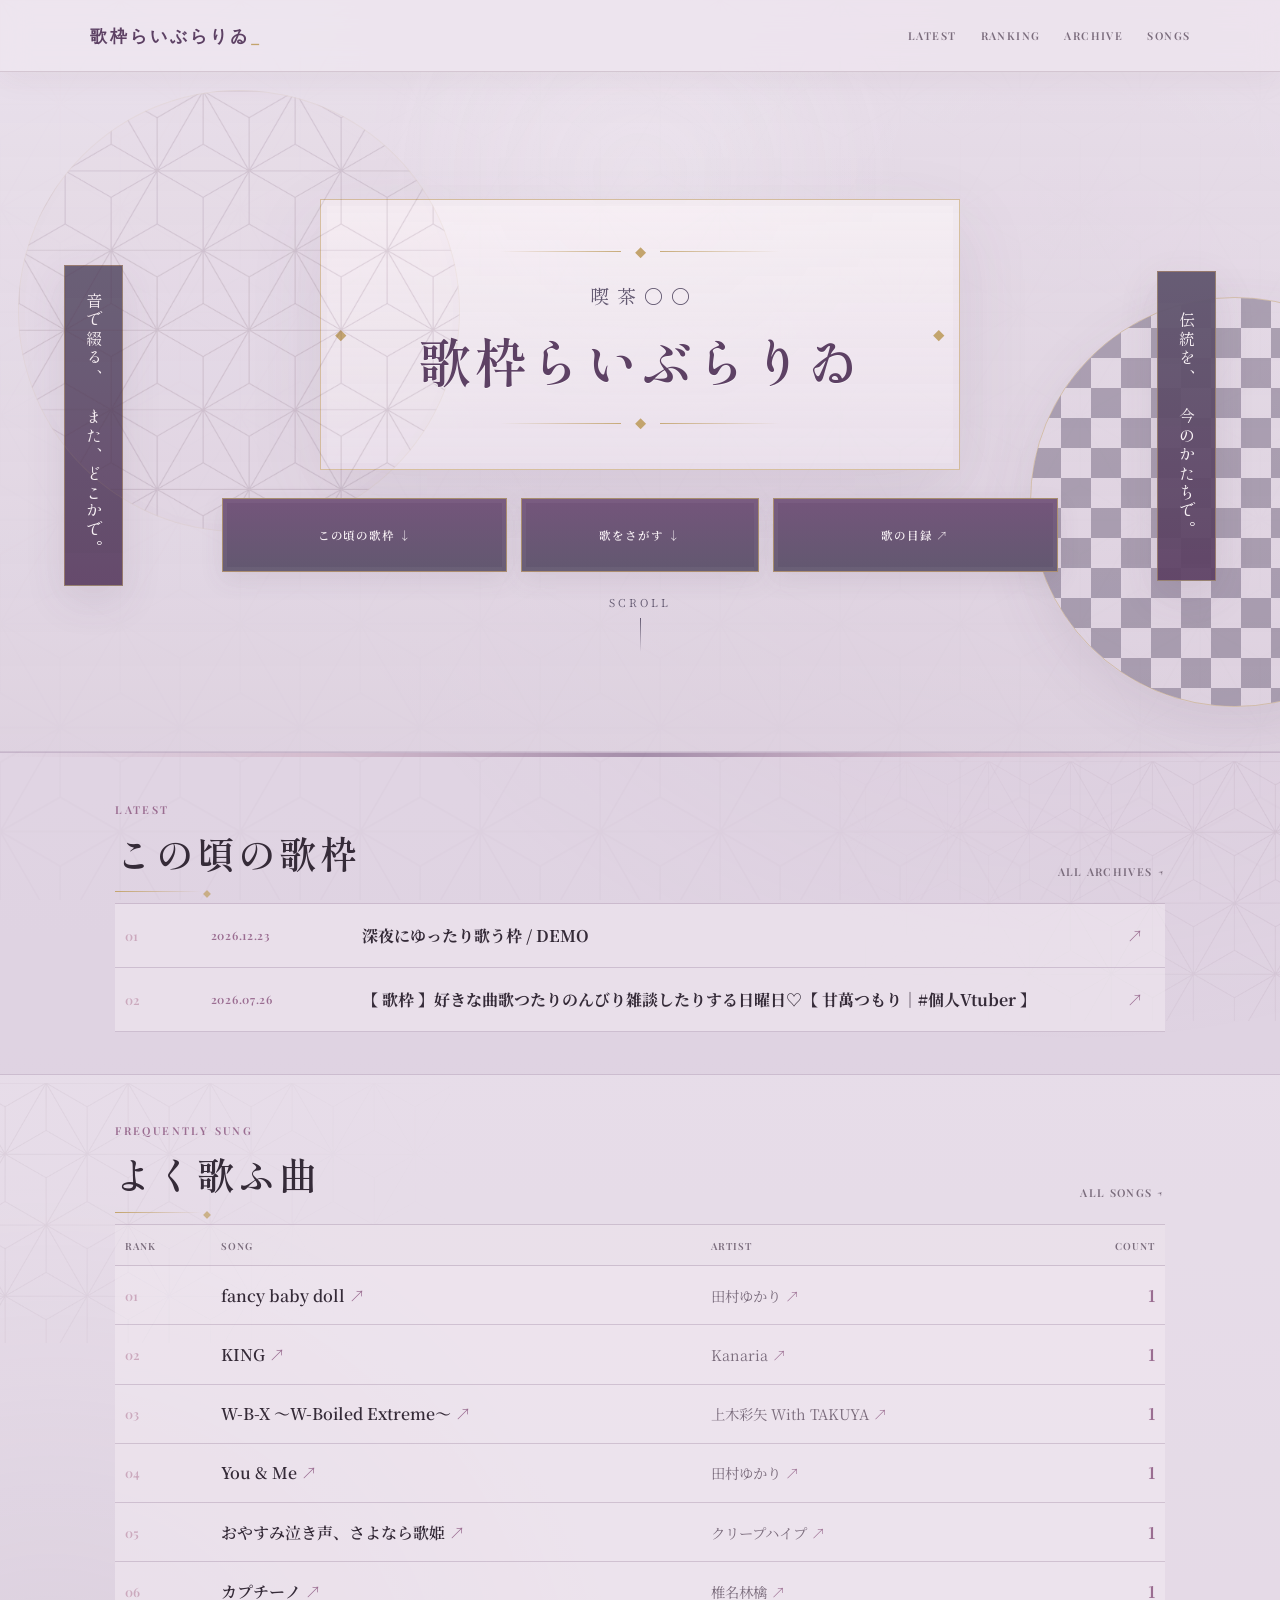
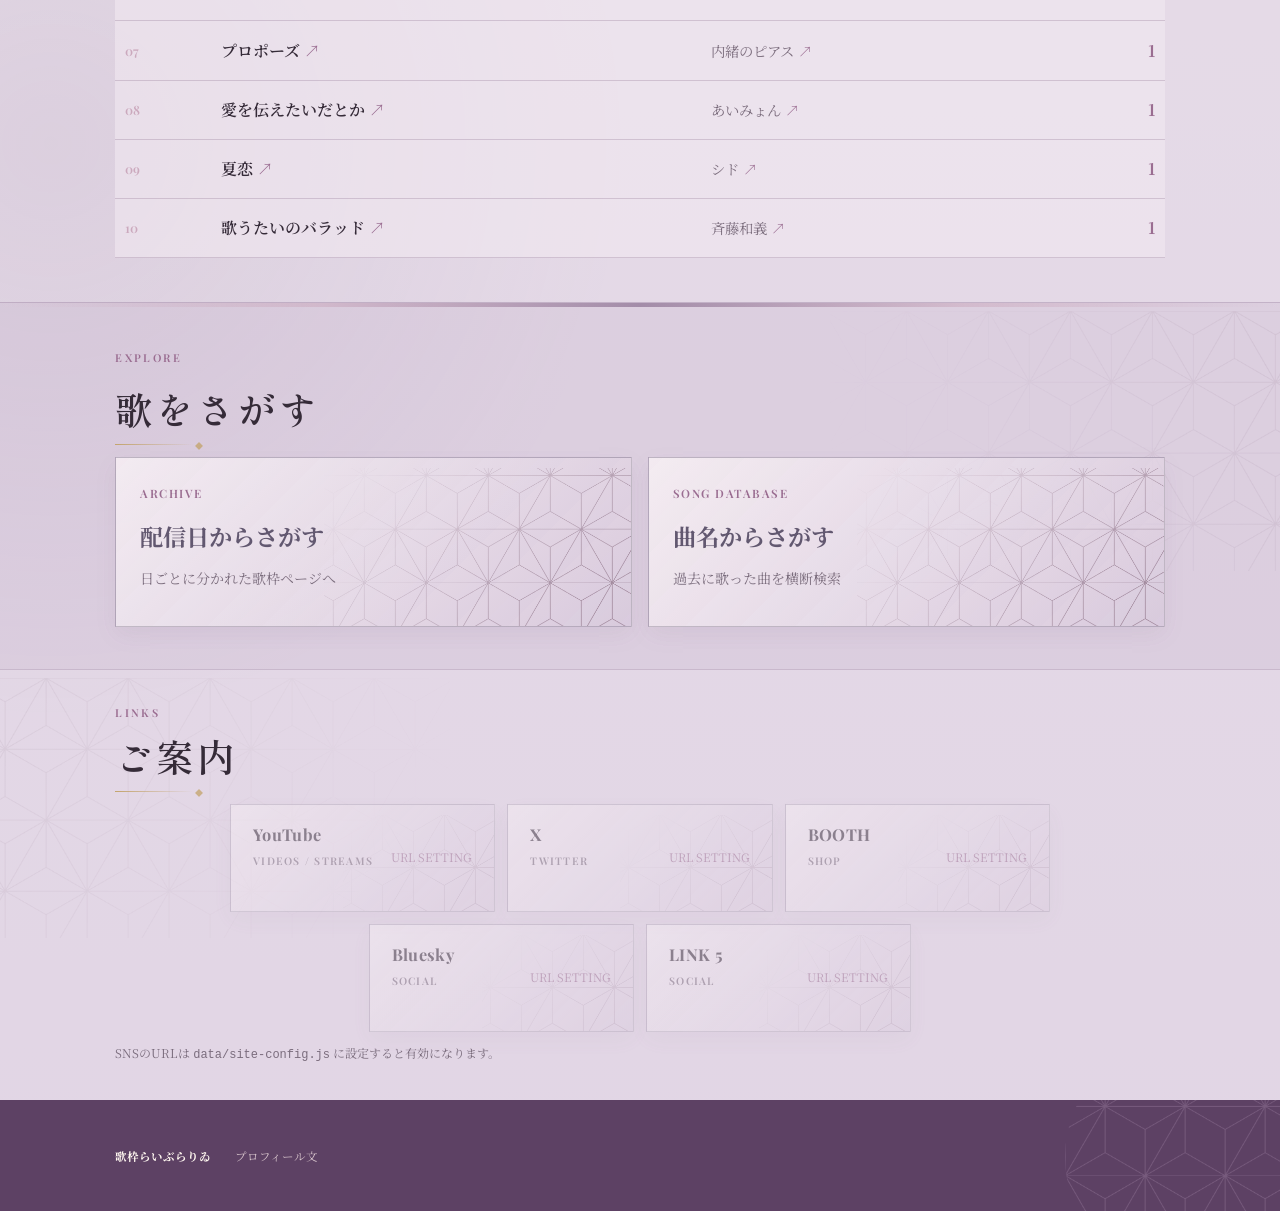
==== commit 08c1d565: "Add files via upload" ====
--- a/index.html
+++ b/index.html
@@ -8,7 +8,7 @@
 </head>
 <body>
 <header>
-  <a class="logo" href="./">NAME<span>_</span></a>
+  <a class="logo" href="./">歌枠らいぶらりゐ<span>_</span></a>
   <nav>
     <a href="#latest">LATEST</a>
     <a href="#ranking">RANKING</a>
@@ -126,7 +126,7 @@
   </section>
 </main>
 
-<footer><b>NAME</b><span>プロフィール文</span></footer>
+<footer><b>歌枠らいぶらりゐ</b><span>プロフィール文</span></footer>
 
 <script src="./data/archives.js"></script>
 <script src="./data/site-config.js"></script>
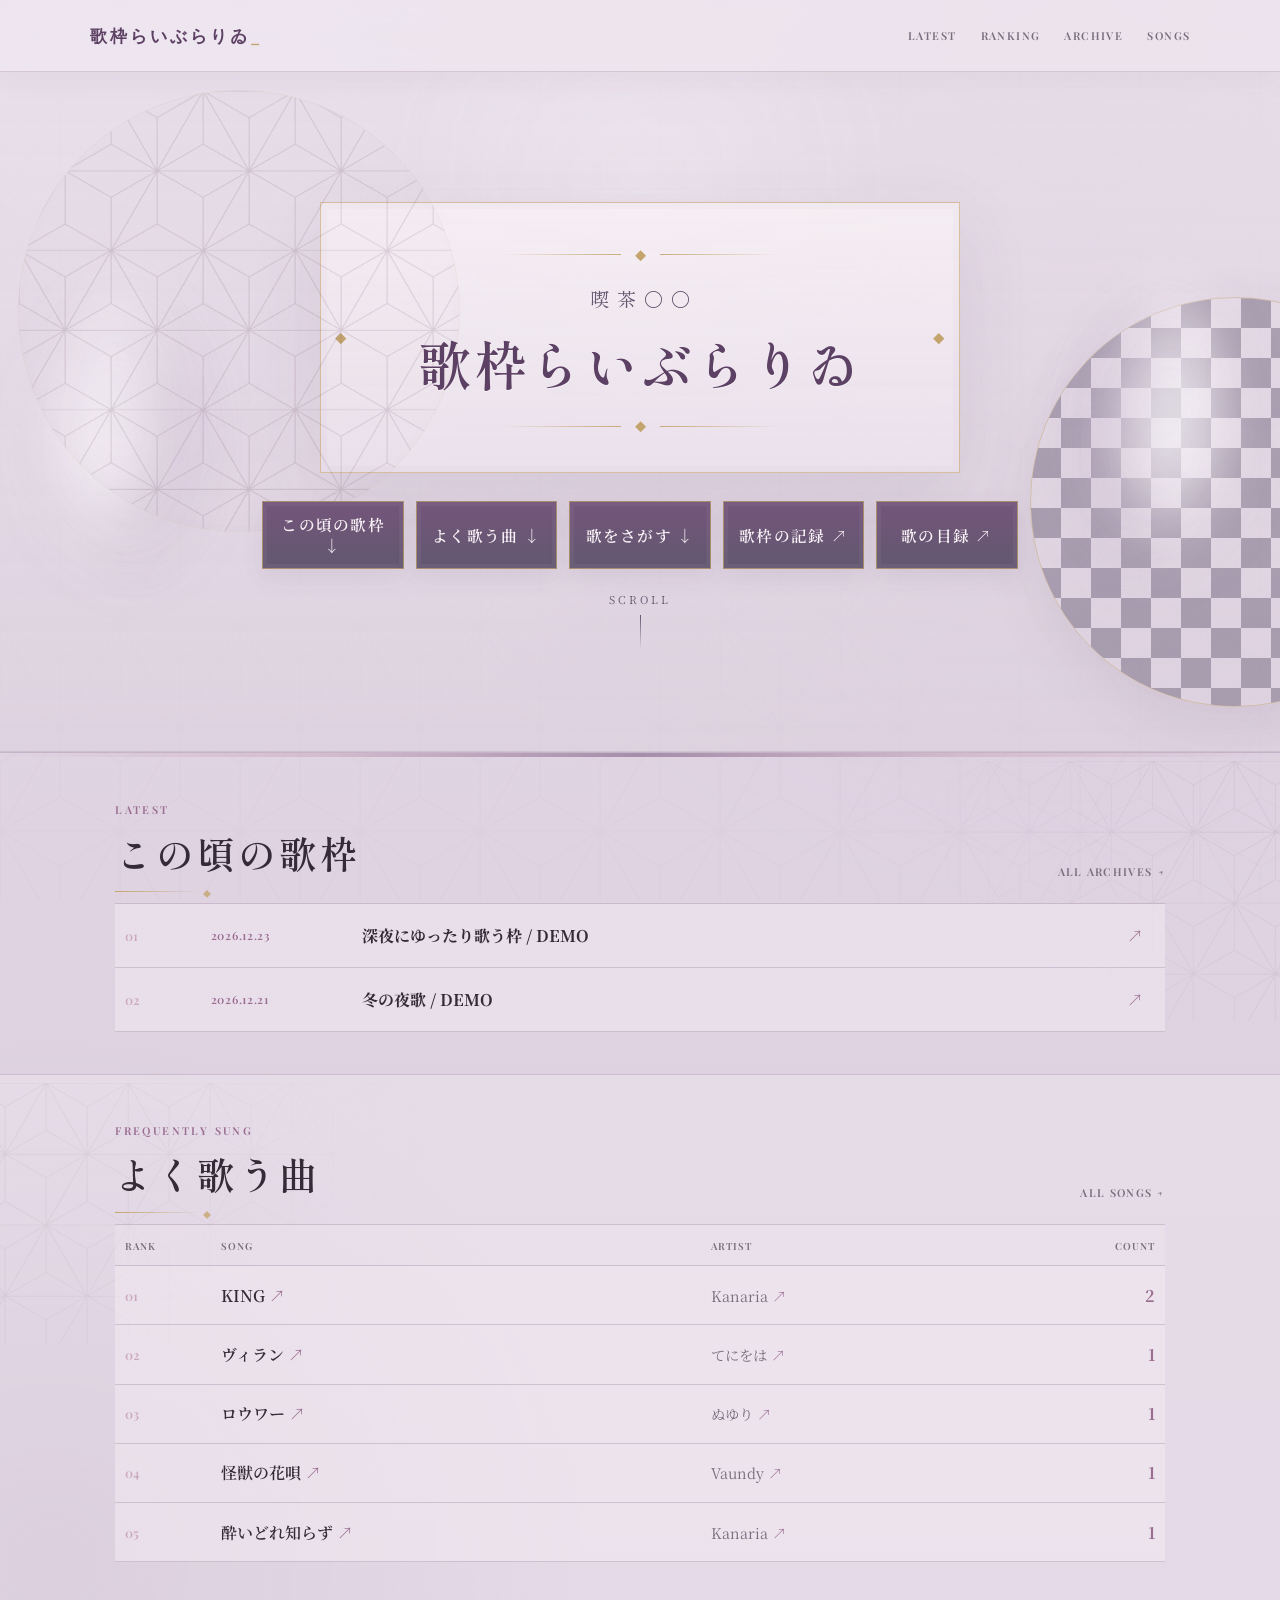
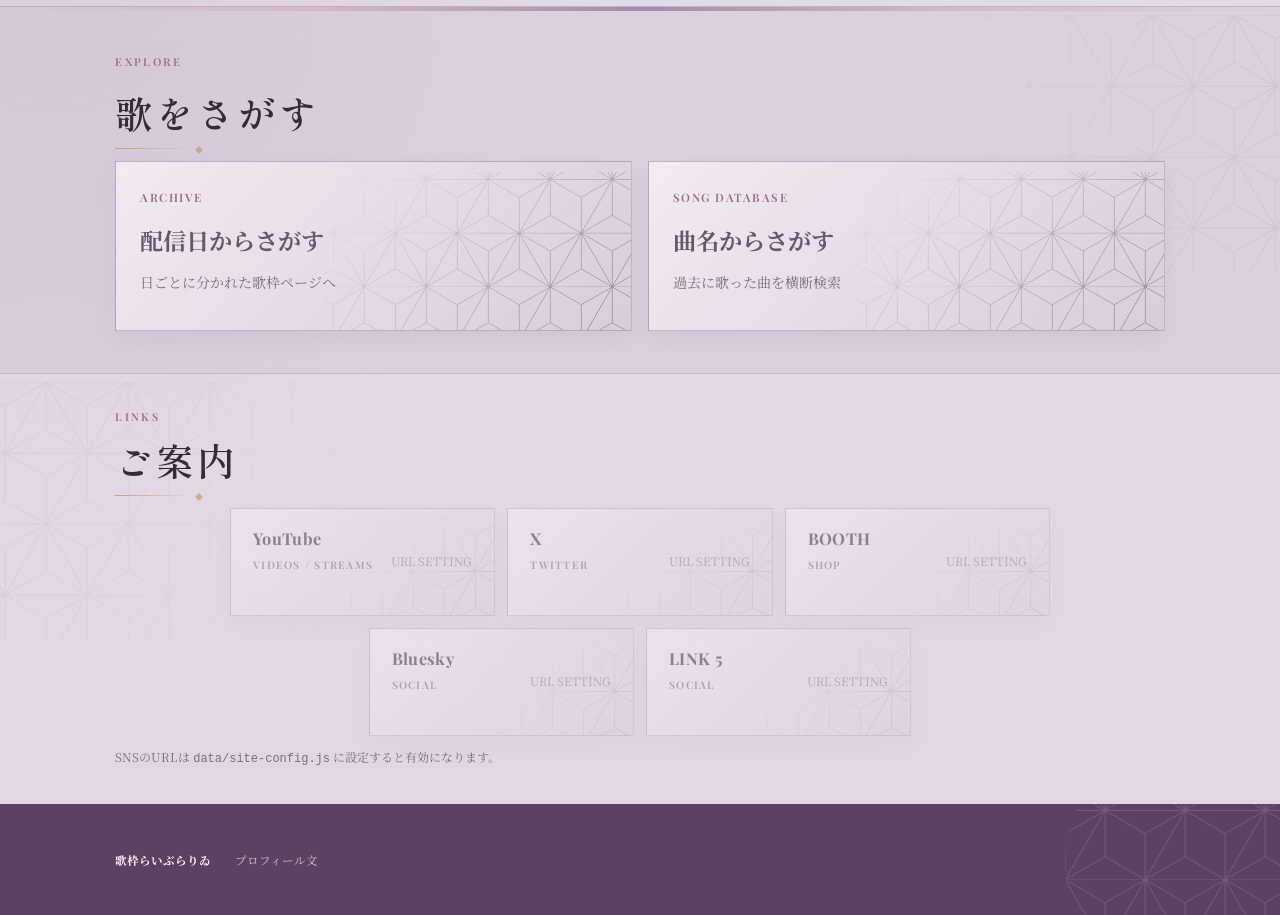
==== commit d8e784b7: "Add files via upload" ====
--- a/index.html
+++ b/index.html
@@ -23,10 +23,7 @@
   <div class="heroPattern heroPattern-left" aria-hidden="true"></div>
   <div class="heroPattern heroPattern-right" aria-hidden="true"></div>
 
-  <div class="heroSide heroSide-left" aria-hidden="true">
-    <span>音で綴る、</span>
-    <span>また、どこかで。</span>
-  </div>
+  <div class="heroSmoke heroSmoke-left" aria-hidden="true"></div>
 
   <div class="heroCenter">
     
@@ -41,7 +38,9 @@
 
     <div class="heroActions">
       <a href="#latest" class="primaryButton">この頃の歌枠 ↓</a>
+      <a href="#ranking" class="ghostButton">よく歌う曲 ↓</a>
       <a href="#explore" class="ghostButton">歌をさがす ↓</a>
+      <a href="./archive/" class="ghostButton">歌枠の記録 ↗</a>
       <a href="./songs/" class="ghostButton">歌の目録 ↗</a>
     </div>
 
@@ -51,10 +50,7 @@
     </div>
   </div>
 
-  <div class="heroSide heroSide-right" aria-hidden="true">
-    <span>伝統を、</span>
-    <span>今のかたちで。</span>
-  </div>
+  <div class="heroSmoke heroSmoke-right" aria-hidden="true"></div>
 </section>
 
 
@@ -78,7 +74,7 @@
     <div class="sectionHead">
       <div>
         <p class="eyebrow">FREQUENTLY SUNG</p>
-        <h2>よく歌ふ曲</h2>
+        <h2>よく歌う曲</h2>
       </div>
       <a class="textLink" href="./songs/">ALL SONGS ↗</a>
     </div>
--- a/style.css
+++ b/style.css
@@ -495,6 +495,11 @@
   display:grid;
   grid-template-columns:minmax(0,1.8fr) minmax(280px,.8fr);
   gap:1rem;
+  align-items:start;
+}
+
+.playerLayout > *{
+  min-width:0;
 }
 
 .video{
@@ -509,14 +514,22 @@
 
 .setlist{
   border:1px solid var(--line);
-  overflow:auto;
+  min-height:0;
+  overflow-y:auto;
+  overflow-x:hidden;
+  overscroll-behavior:contain;
+  scrollbar-gutter:stable;
 }
 
 .setlistHead{
+  position:sticky;
+  top:0;
+  z-index:2;
   display:flex;
-  justify-content:space-between;
+  justify-content:flex-start;
   padding:1rem;
   border-bottom:1px solid var(--line);
+  background:rgba(244,238,245,.96);
   color:var(--accent);
   font-size:.68rem;
   letter-spacing:.1em;
@@ -525,7 +538,8 @@
 .track{
   width:100%;
   display:grid;
-  grid-template-columns:65px 1fr;
+  grid-template-columns:78px 1fr;
+  align-items:center;
   padding:1rem;
   border:0;
   border-bottom:1px solid var(--line);
@@ -540,8 +554,16 @@
 }
 
 .time{
-  color:var(--accent);
-  font:600 .7rem "Playfair Display",serif;
+  color:var(--main);
+  font-family:"Noto Serif JP","Shippori Mincho",serif;
+  font-size:.7rem;
+  font-weight:600;
+  line-height:1.35;
+  letter-spacing:.02em;
+  font-variant-numeric:lining-nums tabular-nums;
+  font-feature-settings:"lnum" 1,"tnum" 1;
+  white-space:nowrap;
+  align-self:center;
 }
 
 .trackArtist{
@@ -2538,3 +2560,104 @@
     padding:18px 20px !important;
   }
 }
+
+
+/* === Top hero redesign: smoke ornaments + 5 action buttons === */
+.hero-v7{
+  grid-template-columns:minmax(160px,1fr) minmax(0,860px) minmax(160px,1fr) !important;
+}
+
+.heroSmoke{
+  position:relative;
+  align-self:center;
+  justify-self:stretch;
+  min-height:320px;
+  pointer-events:none;
+  filter:drop-shadow(0 16px 32px rgba(130,110,138,.12));
+}
+
+.heroSmoke::before,
+.heroSmoke::after{
+  content:"";
+  position:absolute;
+  inset:0;
+  border-radius:50%;
+  background:
+    radial-gradient(ellipse at 35% 35%, rgba(255,255,255,.72) 0%, rgba(255,255,255,.48) 14%, rgba(255,255,255,0) 46%),
+    radial-gradient(ellipse at 62% 48%, rgba(193,171,201,.28) 0%, rgba(193,171,201,.12) 18%, rgba(193,171,201,0) 52%),
+    radial-gradient(ellipse at 50% 70%, rgba(154,131,164,.18) 0%, rgba(154,131,164,.08) 16%, rgba(154,131,164,0) 46%);
+  filter:blur(18px);
+  opacity:.92;
+}
+
+.heroSmoke::after{
+  inset:14% 10% 8% 12%;
+  background:
+    radial-gradient(ellipse at 32% 58%, rgba(255,255,255,.78) 0%, rgba(255,255,255,.50) 18%, rgba(255,255,255,0) 54%),
+    radial-gradient(ellipse at 58% 34%, rgba(211,195,217,.34) 0%, rgba(211,195,217,.18) 18%, rgba(211,195,217,0) 50%),
+    radial-gradient(ellipse at 70% 72%, rgba(173,151,181,.16) 0%, rgba(173,151,181,.06) 15%, rgba(173,151,181,0) 42%);
+  filter:blur(28px);
+  transform:rotate(-8deg);
+}
+
+.heroSmoke-left::before,
+.heroSmoke-left::after{
+  left:-8%;
+}
+
+.heroSmoke-right::before,
+.heroSmoke-right::after{
+  right:-8%;
+  transform:scaleX(-1) rotate(-8deg);
+}
+
+.hero-v7 .heroActions{
+  width:min(1080px,100%) !important;
+  grid-template-columns:repeat(5, minmax(0,1fr)) !important;
+  gap:12px !important;
+}
+
+.hero-v7 .heroActions a{
+  min-height:68px !important;
+  padding:0 12px;
+  font-size:.98rem;
+  line-height:1.35;
+}
+
+@media (max-width:1180px){
+  .hero-v7 .heroActions{
+    grid-template-columns:repeat(3, minmax(0,1fr)) !important;
+  }
+  .hero-v7 .heroActions a:nth-child(4){
+    grid-column:1 / 2;
+  }
+  .hero-v7 .heroActions a:nth-child(5){
+    grid-column:2 / 4;
+  }
+}
+
+@media (max-width:900px){
+  .hero-v7{
+    grid-template-columns:1fr !important;
+  }
+  .heroSmoke{
+    display:none;
+  }
+  .hero-v7 .heroActions{
+    grid-template-columns:repeat(2, minmax(0,1fr)) !important;
+    width:min(720px,100%) !important;
+  }
+  .hero-v7 .heroActions a:nth-child(5){
+    grid-column:1 / 3;
+  }
+}
+
+@media (max-width:640px){
+  .hero-v7 .heroActions{
+    grid-template-columns:1fr !important;
+    width:100% !important;
+  }
+  .hero-v7 .heroActions a:nth-child(5){
+    grid-column:auto;
+  }
+}
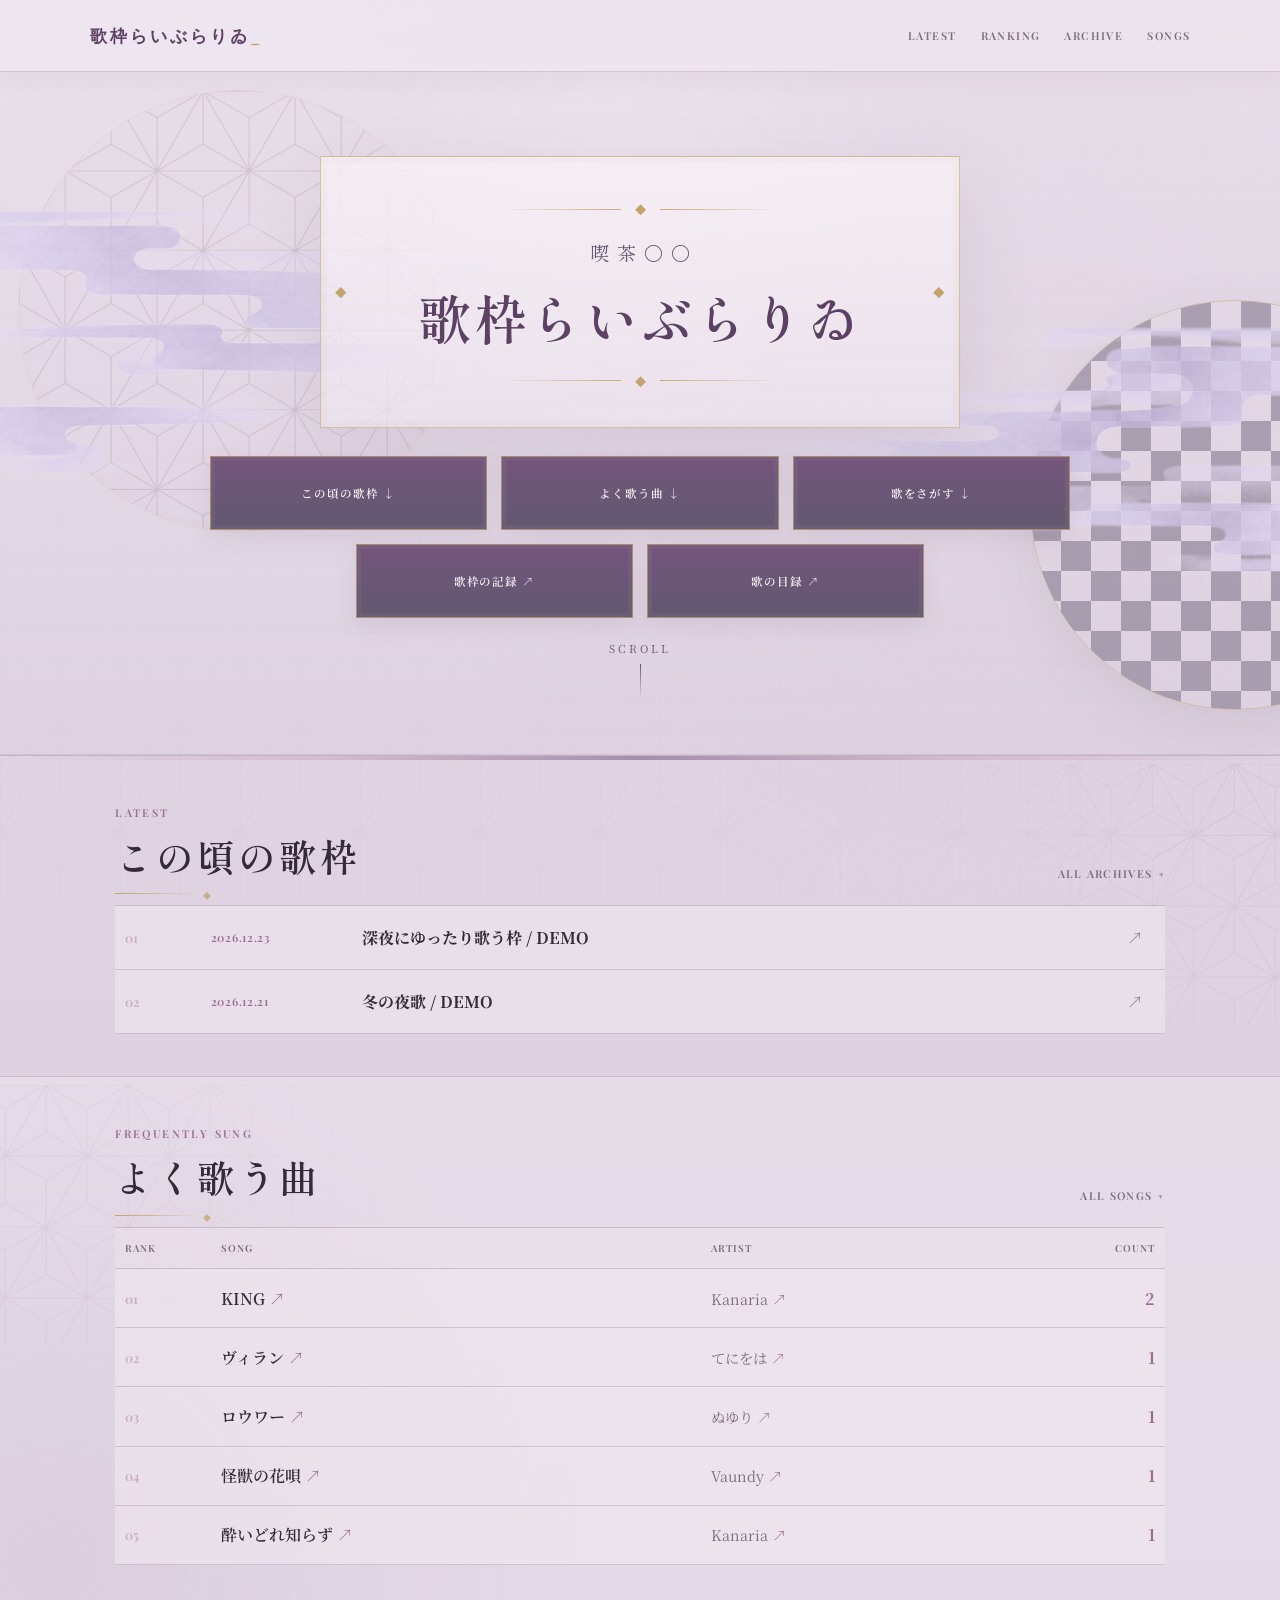
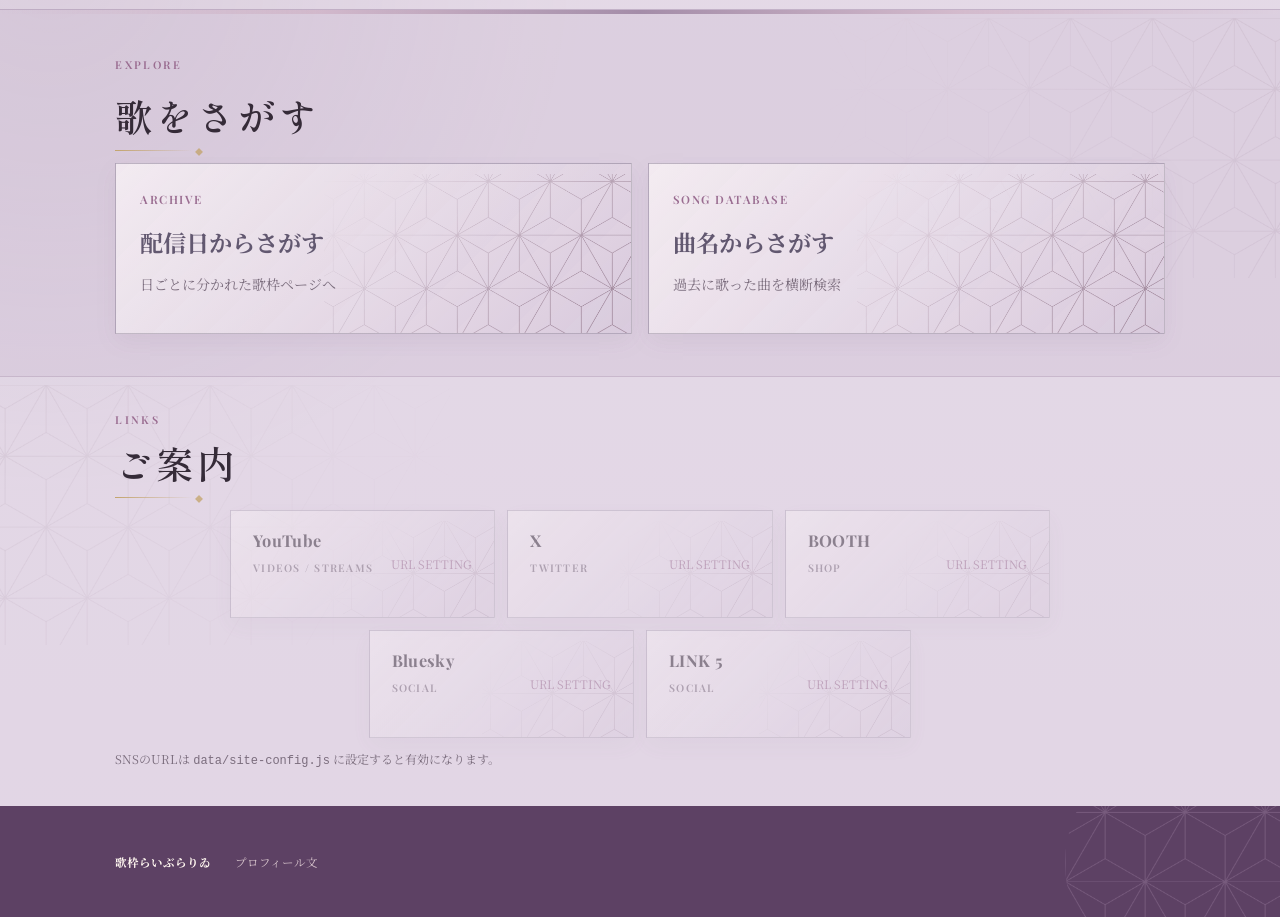
==== commit 0f944a75: "Add files via upload" ====
--- a/index.html
+++ b/index.html
@@ -22,12 +22,9 @@
 <section class="hero homeHero hero-v7">
   <div class="heroPattern heroPattern-left" aria-hidden="true"></div>
   <div class="heroPattern heroPattern-right" aria-hidden="true"></div>
-
-  <div class="heroSmoke heroSmoke-left" aria-hidden="true"></div>
-
+  <div class="heroKasumiAsset heroKasumi-left" aria-hidden="true"></div>
+  <div class="heroKasumiAsset heroKasumi-right" aria-hidden="true"></div>
   <div class="heroCenter">
-    
-
     <div class="heroTitleFrame">
       <div class="heroRule heroRule-top" aria-hidden="true"><span>◆</span></div>
       <div class="heroKissa">喫茶〇〇</div>
@@ -49,8 +46,6 @@
       <i></i>
     </div>
   </div>
-
-  <div class="heroSmoke heroSmoke-right" aria-hidden="true"></div>
 </section>
 
 
--- a/style.css
+++ b/style.css
@@ -1092,8 +1092,7 @@
   padding:84px clamp(24px,5vw,72px) 56px;
   overflow:hidden;
   display:grid;
-  grid-template-columns:minmax(70px,120px) minmax(0,1fr) minmax(70px,120px);
-  gap:clamp(18px,3vw,40px);
+  grid-template-columns:minmax(0,1fr);
   align-items:center;
   isolation:isolate;
   border-bottom:1px solid rgba(116,85,123,.22);
@@ -1268,41 +1267,27 @@
   line-height:1.9;
 }
 
-.heroSide{
-  writing-mode:vertical-rl;
-  display:flex;
-  align-items:center;
-  justify-content:center;
-  gap:4px;
-  min-height:310px;
-  padding:26px 14px;
-  border:1px solid rgba(195,164,109,.52);
-  background:linear-gradient(180deg,rgba(98,88,112,.96),rgba(93,65,100,.94));
-  color:#f8f1f5;
-  font-family:"Shippori Mincho","Noto Serif JP",serif;
-  letter-spacing:.18em;
-  line-height:1.8;
-  box-shadow:0 14px 40px rgba(93,65,100,.12);
-}
-
-.heroSide span+span{
-  margin-top:1.1em;
-}
-
-.heroSide-left{
-  justify-self:start;
-}
-
-.heroSide-right{
-  justify-self:end;
-}
 
 .hero-v7 .heroActions{
   display:grid;
-  grid-template-columns:1.08fr .9fr 1.08fr;
+  grid-template-columns:repeat(6,minmax(0,1fr));
   gap:14px;
   margin:28px auto 0;
-  width:min(860px,100%);
+  width:min(940px,100%);
+}
+
+.hero-v7 .heroActions a:nth-child(1),
+.hero-v7 .heroActions a:nth-child(2),
+.hero-v7 .heroActions a:nth-child(3){
+  grid-column:span 2;
+}
+
+.hero-v7 .heroActions a:nth-child(4){
+  grid-column:2 / span 2;
+}
+
+.hero-v7 .heroActions a:nth-child(5){
+  grid-column:4 / span 2;
 }
 
 .hero-v7 .heroActions a{
@@ -1351,10 +1336,6 @@
     padding-top:62px;
   }
 
-  .heroSide{
-    display:none;
-  }
-
   .heroPattern{
     width:280px;
     height:280px;
@@ -1392,7 +1373,18 @@
   }
 
   .hero-v7 .heroActions{
-    grid-template-columns:1fr;
+    grid-template-columns:repeat(2,minmax(0,1fr));
+  }
+
+  .hero-v7 .heroActions a:nth-child(1),
+  .hero-v7 .heroActions a:nth-child(2),
+  .hero-v7 .heroActions a:nth-child(3),
+  .hero-v7 .heroActions a:nth-child(4){
+    grid-column:auto;
+  }
+
+  .hero-v7 .heroActions a:nth-child(5){
+    grid-column:1 / -1;
   }
 
   .hero-v7 .heroActions a{
@@ -2560,104 +2552,77 @@
     padding:18px 20px !important;
   }
 }
-
-
-/* === Top hero redesign: smoke ornaments + 5 action buttons === */
-.hero-v7{
-  grid-template-columns:minmax(160px,1fr) minmax(0,860px) minmax(160px,1fr) !important;
-}
-
-.heroSmoke{
-  position:relative;
-  align-self:center;
-  justify-self:stretch;
-  min-height:320px;
+/* =========================================================
+   TOP HERO — 霞モチーフ / Practice 03 採用版
+   承認済み練習画像の連続した霞を、透明PNGアセットとして左右に配置
+   ========================================================= */
+.heroCenter{
+  position:relative;
+  z-index:3;
+}
+
+.heroKasumiAsset{
+  position:absolute;
+  z-index:1;
   pointer-events:none;
-  filter:drop-shadow(0 16px 32px rgba(130,110,138,.12));
-}
-
-.heroSmoke::before,
-.heroSmoke::after{
-  content:"";
-  position:absolute;
-  inset:0;
-  border-radius:50%;
-  background:
-    radial-gradient(ellipse at 35% 35%, rgba(255,255,255,.72) 0%, rgba(255,255,255,.48) 14%, rgba(255,255,255,0) 46%),
-    radial-gradient(ellipse at 62% 48%, rgba(193,171,201,.28) 0%, rgba(193,171,201,.12) 18%, rgba(193,171,201,0) 52%),
-    radial-gradient(ellipse at 50% 70%, rgba(154,131,164,.18) 0%, rgba(154,131,164,.08) 16%, rgba(154,131,164,0) 46%);
-  filter:blur(18px);
-  opacity:.92;
-}
-
-.heroSmoke::after{
-  inset:14% 10% 8% 12%;
-  background:
-    radial-gradient(ellipse at 32% 58%, rgba(255,255,255,.78) 0%, rgba(255,255,255,.50) 18%, rgba(255,255,255,0) 54%),
-    radial-gradient(ellipse at 58% 34%, rgba(211,195,217,.34) 0%, rgba(211,195,217,.18) 18%, rgba(211,195,217,0) 50%),
-    radial-gradient(ellipse at 70% 72%, rgba(173,151,181,.16) 0%, rgba(173,151,181,.06) 15%, rgba(173,151,181,0) 42%);
-  filter:blur(28px);
-  transform:rotate(-8deg);
-}
-
-.heroSmoke-left::before,
-.heroSmoke-left::after{
-  left:-8%;
-}
-
-.heroSmoke-right::before,
-.heroSmoke-right::after{
-  right:-8%;
-  transform:scaleX(-1) rotate(-8deg);
-}
-
-.hero-v7 .heroActions{
-  width:min(1080px,100%) !important;
-  grid-template-columns:repeat(5, minmax(0,1fr)) !important;
-  gap:12px !important;
-}
-
-.hero-v7 .heroActions a{
-  min-height:68px !important;
-  padding:0 12px;
-  font-size:.98rem;
-  line-height:1.35;
+  background-repeat:no-repeat;
+  background-position:center;
+  background-size:contain;
+  opacity:1;
+}
+
+.heroKasumi-left{
+  left:-36px;
+  top:122px;
+  width:min(43vw,760px);
+  aspect-ratio:760 / 475;
+  background-image:url("./assets/hero-kasumi-left.png");
+}
+
+.heroKasumi-right{
+  right:-34px;
+  top:228px;
+  width:min(42vw,762px);
+  aspect-ratio:762 / 455;
+  background-image:url("./assets/hero-kasumi-right.png");
+}
+
+.heroPattern{
+  z-index:0;
 }
 
 @media (max-width:1180px){
-  .hero-v7 .heroActions{
-    grid-template-columns:repeat(3, minmax(0,1fr)) !important;
-  }
-  .hero-v7 .heroActions a:nth-child(4){
-    grid-column:1 / 2;
-  }
-  .hero-v7 .heroActions a:nth-child(5){
-    grid-column:2 / 4;
+  .heroKasumi-left{
+    left:-150px;
+    top:130px;
+    width:570px;
+  }
+
+  .heroKasumi-right{
+    right:-155px;
+    top:240px;
+    width:565px;
   }
 }
 
 @media (max-width:900px){
-  .hero-v7{
-    grid-template-columns:1fr !important;
-  }
-  .heroSmoke{
+  .heroKasumi-left{
+    left:-230px;
+    top:126px;
+    width:520px;
+    opacity:.72;
+  }
+
+  .heroKasumi-right{
+    right:-235px;
+    top:250px;
+    width:510px;
+    opacity:.72;
+  }
+}
+
+@media (max-width:640px){
+  .heroKasumiAsset{
     display:none;
   }
-  .hero-v7 .heroActions{
-    grid-template-columns:repeat(2, minmax(0,1fr)) !important;
-    width:min(720px,100%) !important;
-  }
-  .hero-v7 .heroActions a:nth-child(5){
-    grid-column:1 / 3;
-  }
-}
-
-@media (max-width:640px){
-  .hero-v7 .heroActions{
-    grid-template-columns:1fr !important;
-    width:100% !important;
-  }
-  .hero-v7 .heroActions a:nth-child(5){
-    grid-column:auto;
-  }
-}
+}
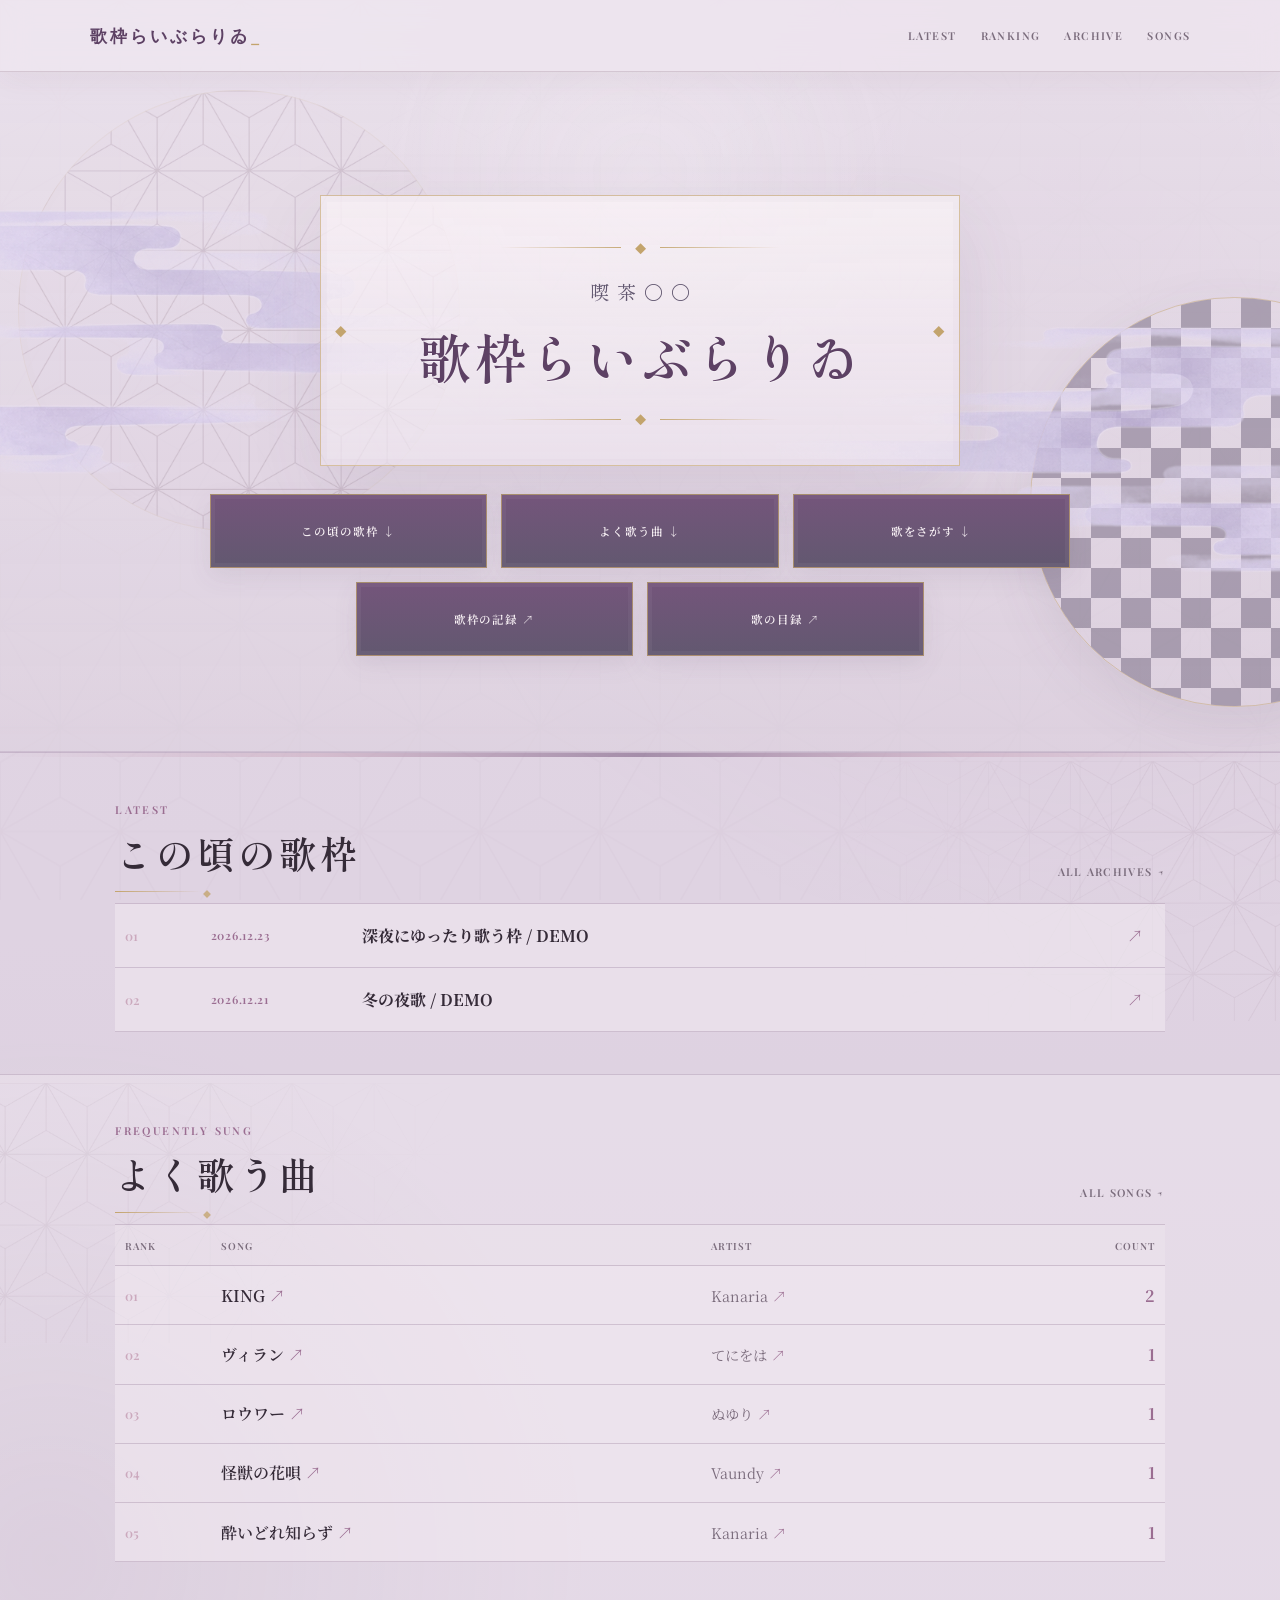
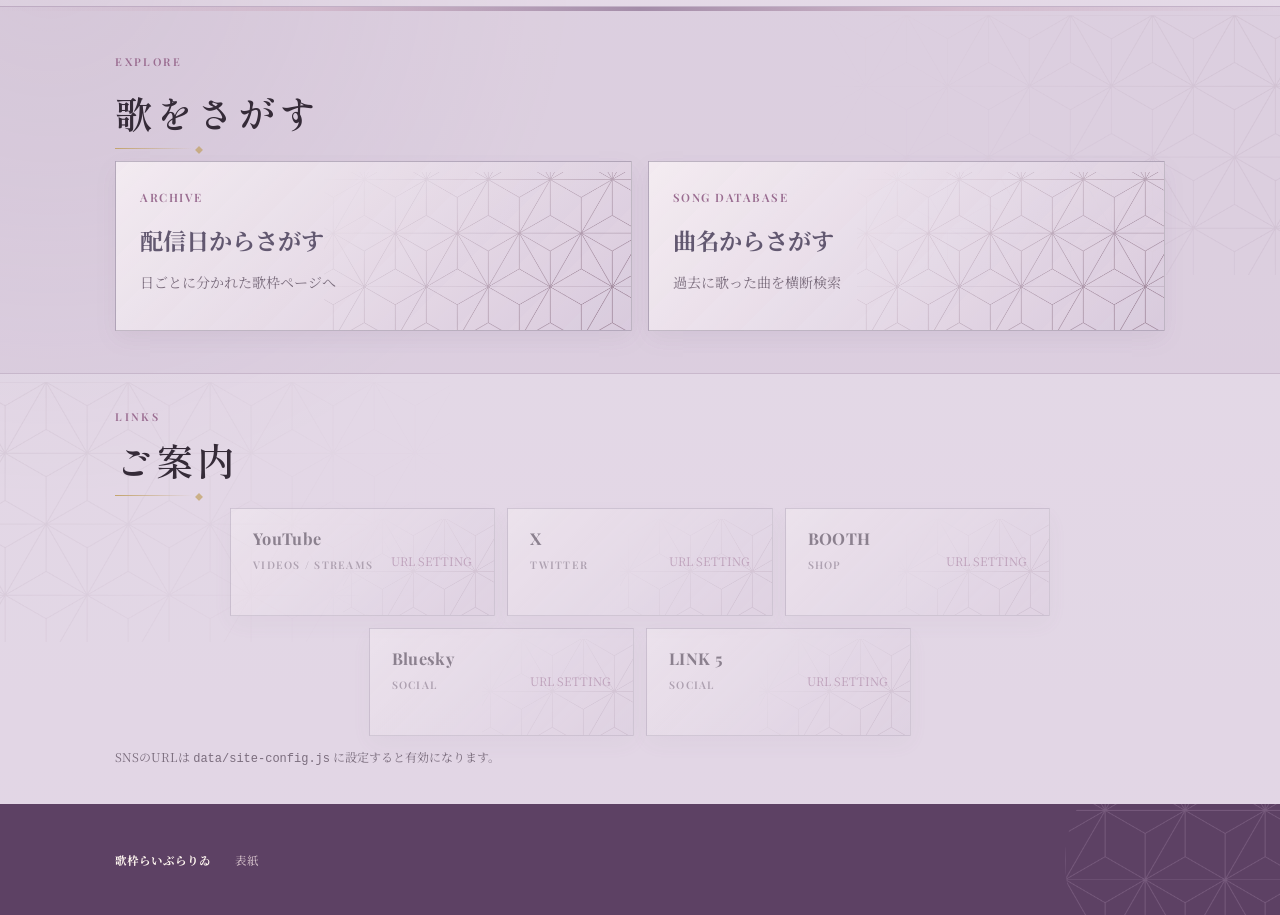
==== commit 52b39b6d: "Add files via upload" ====
--- a/index.html
+++ b/index.html
@@ -41,10 +41,6 @@
       <a href="./songs/" class="ghostButton">歌の目録 ↗</a>
     </div>
 
-    <div class="heroScroll" aria-hidden="true">
-      <span>SCROLL</span>
-      <i></i>
-    </div>
   </div>
 </section>
 
@@ -117,7 +113,7 @@
   </section>
 </main>
 
-<footer><b>歌枠らいぶらりゐ</b><span>プロフィール文</span></footer>
+<footer><b>歌枠らいぶらりゐ</b><span>表紙</span></footer>
 
 <script src="./data/archives.js"></script>
 <script src="./data/site-config.js"></script>
--- a/style.css
+++ b/style.css
@@ -1310,24 +1310,6 @@
   color:#5d4164;
 }
 
-.heroScroll{
-  display:flex;
-  align-items:center;
-  justify-content:center;
-  flex-direction:column;
-  gap:8px;
-  margin-top:22px;
-  font-size:.68rem;
-  letter-spacing:.28em;
-  color:#625870;
-}
-
-.heroScroll i{
-  display:block;
-  width:1px;
-  height:34px;
-  background:linear-gradient(#625870,transparent);
-}
 
 @media (max-width:900px){
   .hero-v7{
